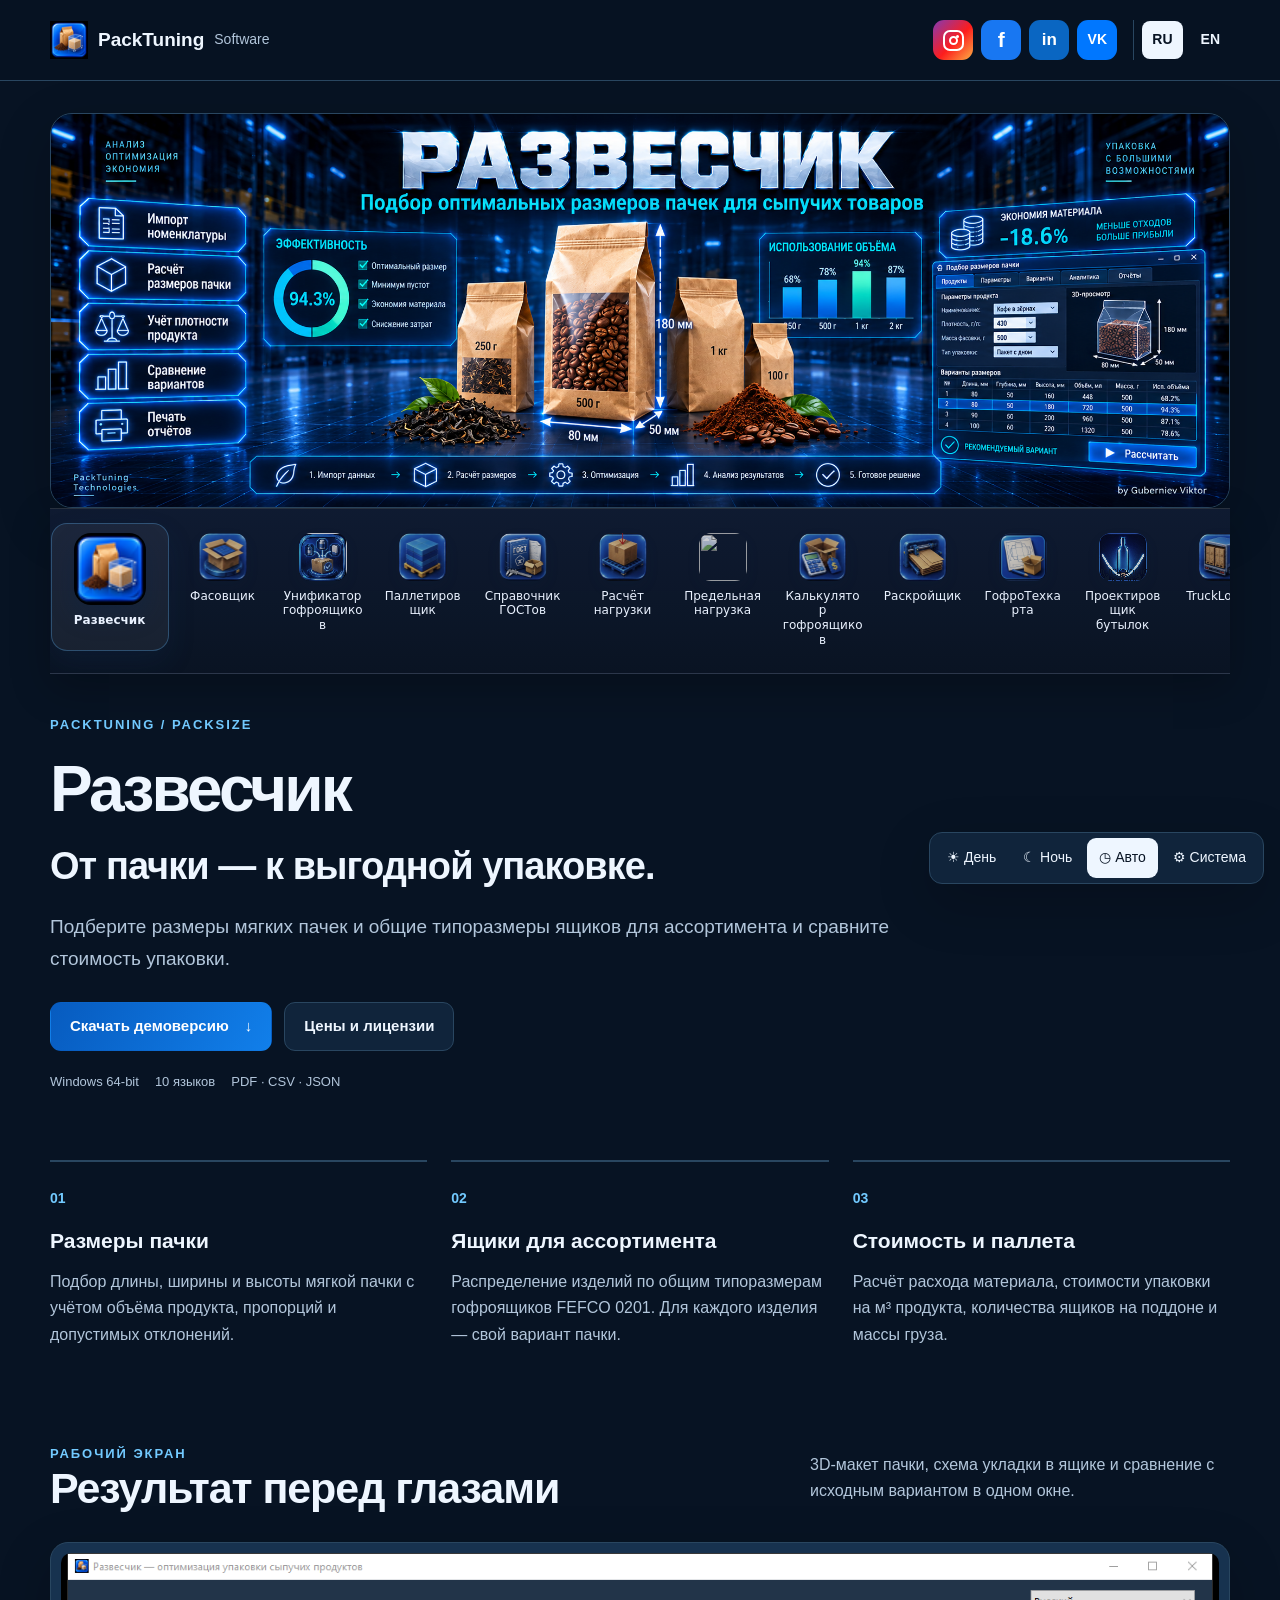
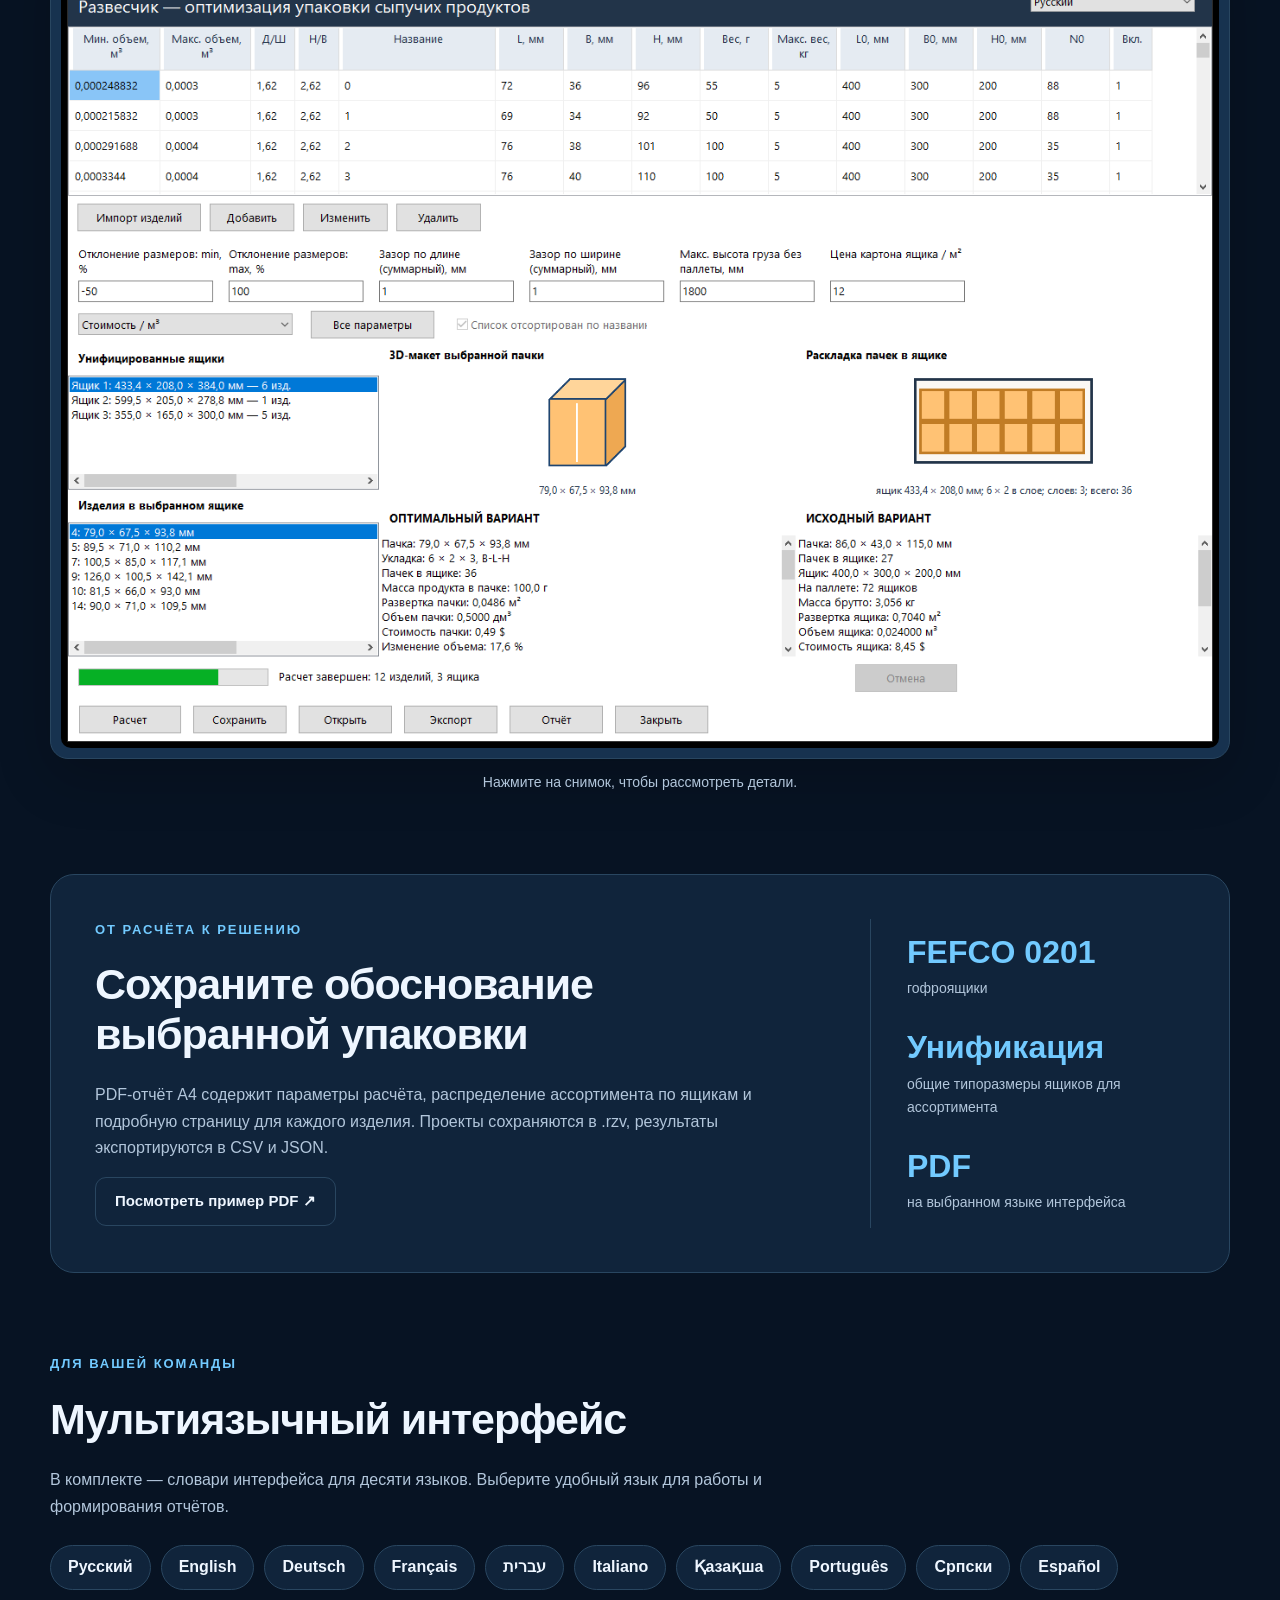
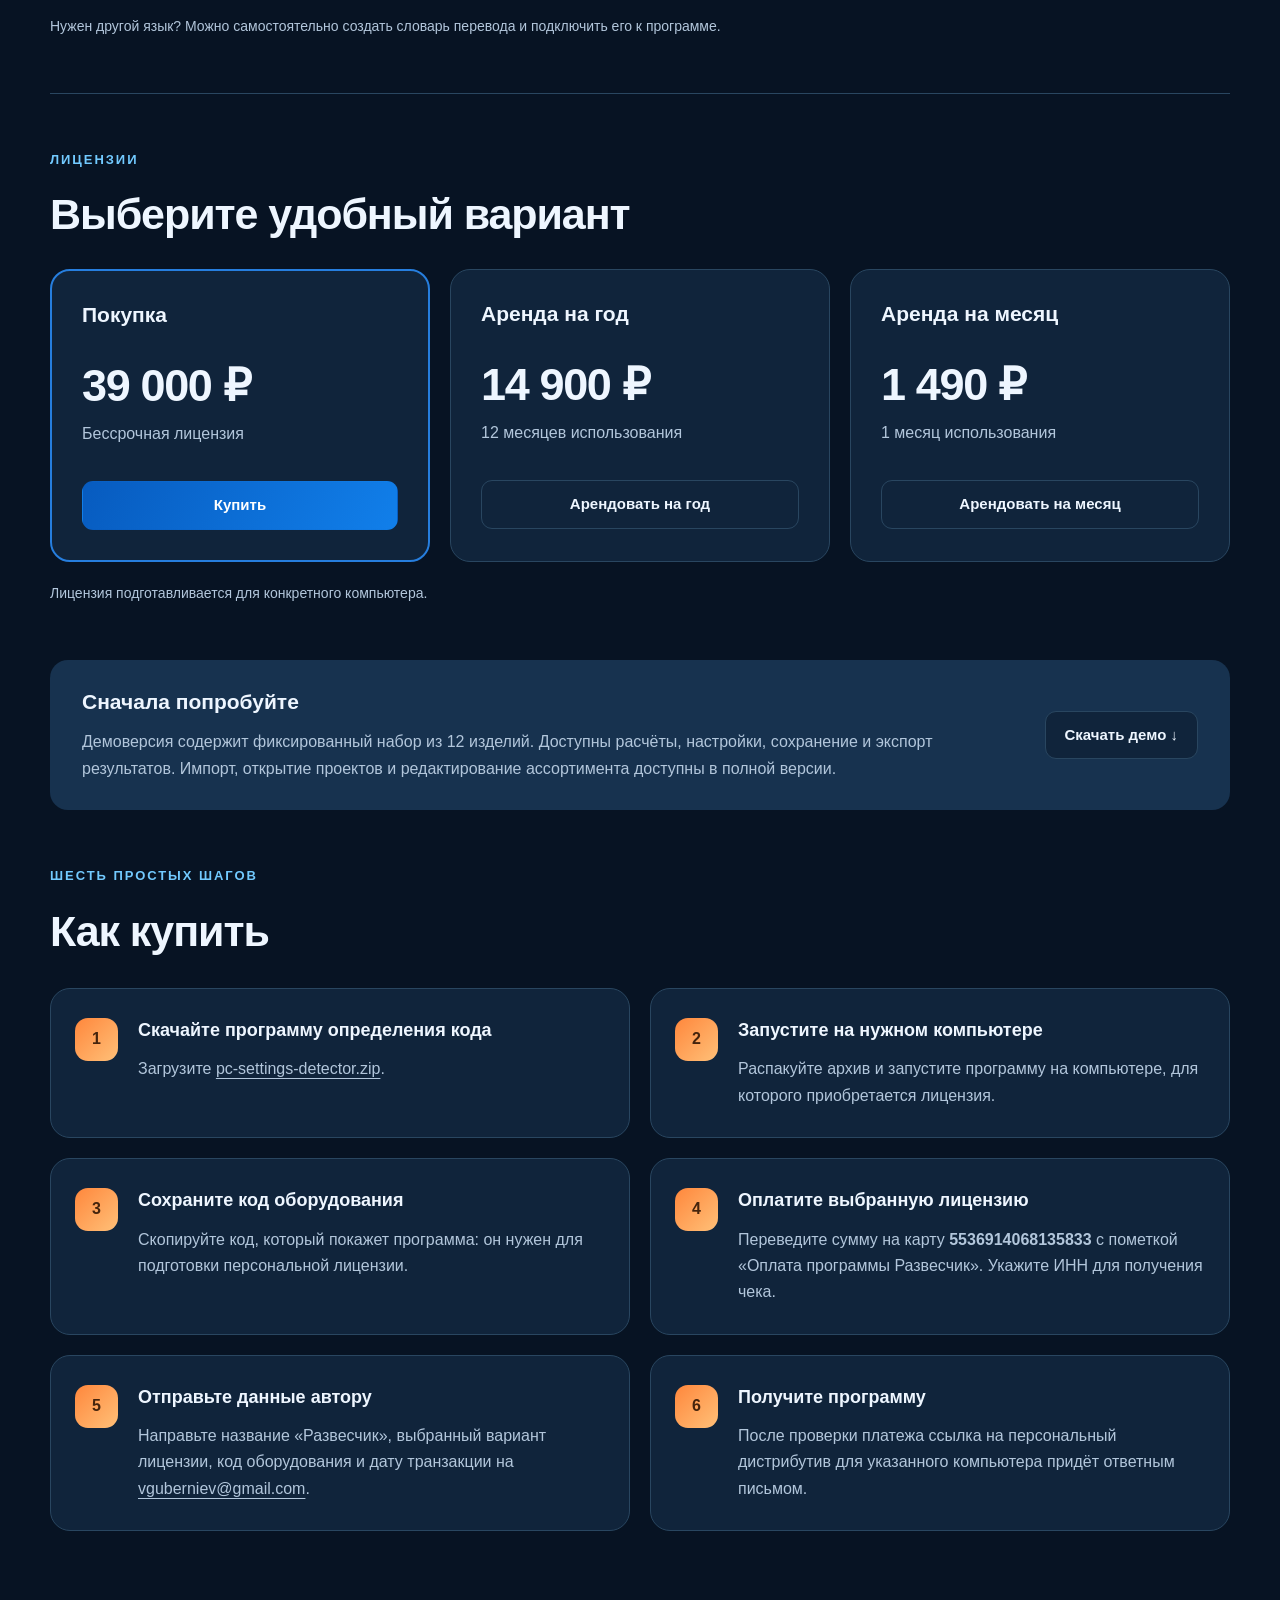
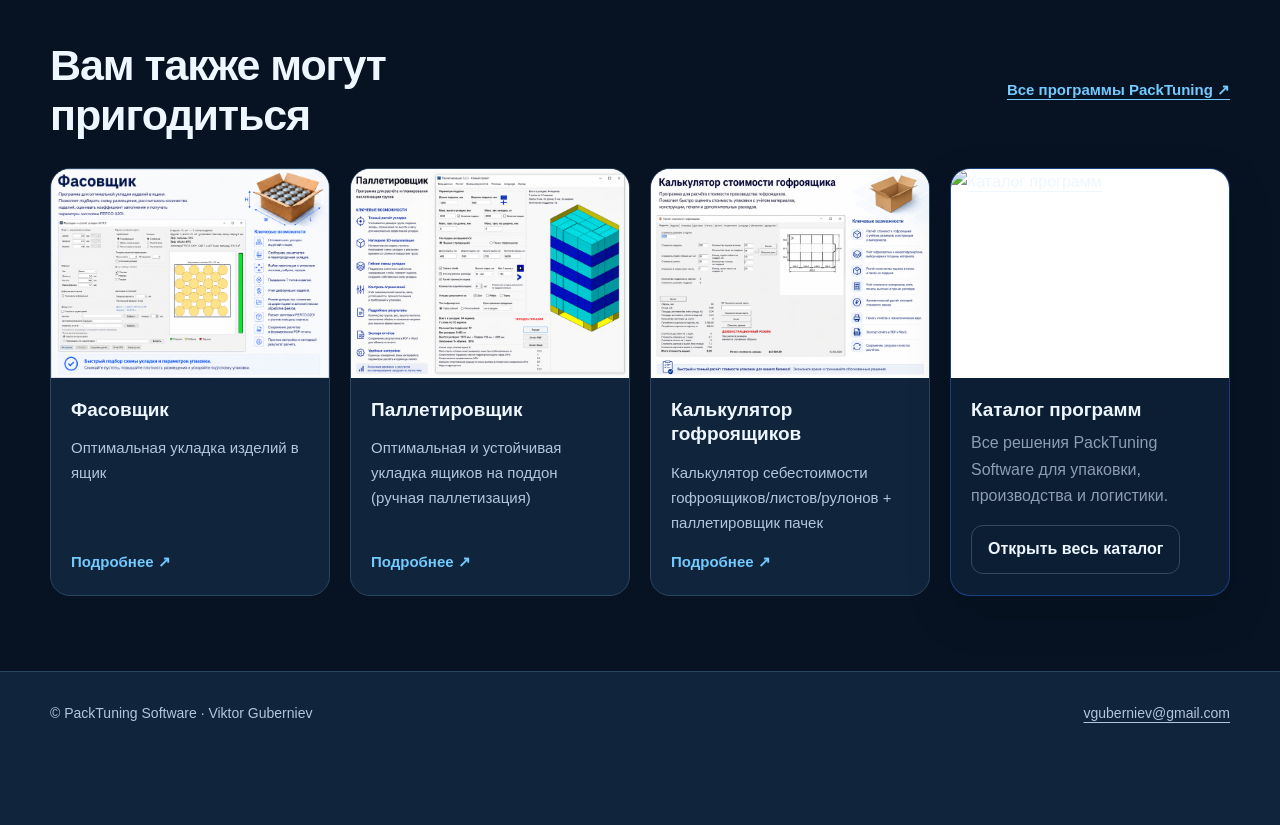
==== index.html @ ea12765d "Add Ultimate Load to Russian and English program garlands" ====
<!doctype html>
<html lang="ru" data-theme="day"><head><meta charset="utf-8"><meta name="viewport" content="width=device-width,initial-scale=1"><title>Развесчик — оптимизация упаковки сыпучих продуктов</title><meta name="description" content="Подбор размеров мягких пачек, унификация типоразмеров гофроящиков, расчёт паллеты и стоимости упаковки. Программа для Windows с интерфейсом на 10 языках."><link rel="icon" href="assets/packsize.ico"><link rel="canonical" href="https://governorv.github.io/PackSizer/"><link rel="alternate" hreflang="ru" href="https://governorv.github.io/PackSizer/"><link rel="alternate" hreflang="en" href="https://governorv.github.io/PackSizer/en.html"><link rel="stylesheet" href="style.css?v=20260920"><link rel="stylesheet" href="program-garland.css"><link rel="stylesheet" href="site-layout.css?v=20260920-2"><script src="app.js" defer></script></head>
<body><a class="skip" href="#main">К содержимому</a>
<header><div class="container topbar"><a class="brand" href="https://governorv.github.io/?lang=ru"><img src="assets/packsize.png" width="38" height="38" alt="">PackTuning <span>Software</span></a><div class="header-controls"><div class="social" aria-label="Социальные сети"><a class="instagram" href="https://www.instagram.com/packtuning/" target="_blank" rel="noopener noreferrer" aria-label="Instagram @packtuning" title="Instagram @packtuning"><span class="instagram-glyph" aria-hidden="true"></span></a><a class="facebook" href="https://www.facebook.com/groups/1561529331198175" target="_blank" rel="noopener noreferrer" title="Facebook PackTuning" aria-label="Facebook PackTuning">f</a><a class="linkedin" href="https://www.linkedin.com/groups/10072044/" target="_blank" rel="noopener noreferrer" title="LinkedIn PackTuning" aria-label="LinkedIn PackTuning">in</a><a class="vk" href="https://vk.ru/club79622771" target="_blank" rel="noopener noreferrer" title="ВКонтакте PackTuning" aria-label="ВКонтакте PackTuning">VK</a></div><nav class="language" aria-label="Язык сайта"><a href="index.html" lang="ru" aria-current="page">RU</a><a href="en.html" lang="en" >EN</a></nav></div></div></header>
<main id="main" class="container">
<div class="hero-banner" id="top"><img src="assets/hero-ru.png" width="2172" height="724" fetchpriority="high" alt="Развесчик — подбор оптимальных размеров пачек для сыпучих товаров"></div>
<nav id="pt-program-garland" class="pt-program-garland" aria-label="Программы PackTuning"><div class="pt-program-garland-track"><a class="pt-program-garland-item" data-program="packsize" href="#top" aria-current="page" title="Развесчик"><img class="pt-program-garland-icon" src="assets/packsize.png" alt="" width="72" height="72" loading="eager"><span class="pt-program-garland-label">Развесчик</span></a><a class="pt-program-garland-item" data-program="optpacker" href="https://governorv.github.io/OptPacker/?lang=ru" target="_blank" rel="noopener noreferrer" title="Фасовщик"><img class="pt-program-garland-icon" src="assets/fasovshik.png" alt="" width="48" height="48" loading="eager"><span class="pt-program-garland-label">Фасовщик</span></a><a class="pt-program-garland-item" data-program="unificator" href="https://governorv.github.io/Unificator/?lang=ru" target="_blank" rel="noopener noreferrer" title="Унификатор гофроящиков"><img class="pt-program-garland-icon" src="assets/unificator.png" alt="" width="48" height="48" loading="eager"><span class="pt-program-garland-label">Унификатор гофроящиков</span></a><a class="pt-program-garland-item" data-program="boxpalletizer" href="https://governorv.github.io/BoxPalletizer/#ru" target="_blank" rel="noopener noreferrer" title="Паллетировщик"><img class="pt-program-garland-icon" src="assets/palletizer.png" alt="" width="48" height="48" loading="eager"><span class="pt-program-garland-label">Паллетировщик</span></a><a class="pt-program-garland-item" data-program="standards" href="https://governorv.github.io/Standards/?lang=ru" target="_blank" rel="noopener noreferrer" title="Справочник ГОСТов"><img class="pt-program-garland-icon" src="assets/standards.jpg" alt="" width="48" height="48" loading="eager"><span class="pt-program-garland-label">Справочник ГОСТов</span></a><a class="pt-program-garland-item" data-program="gost" href="https://governorv.github.io/gost/?lang=ru" target="_blank" rel="noopener noreferrer" title="Расчёт нагрузки"><img class="pt-program-garland-icon" src="assets/gost.png" alt="" width="48" height="48" loading="eager"><span class="pt-program-garland-label">Расчёт нагрузки</span></a><a class="pt-program-garland-item" data-program="limitload" href="https://governorv.github.io/limitload/" target="_blank" rel="noopener noreferrer" title="Предельная нагрузка"><img class="pt-program-garland-icon" src="https://governorv.github.io/limitload/assets/app-icon.png" alt="" width="48" height="48" loading="lazy"><span class="pt-program-garland-label">Предельная нагрузка</span></a><a class="pt-program-garland-item" data-program="boxprice" href="https://governorv.github.io/BoxPriceCalculator/#ru" target="_blank" rel="noopener noreferrer" title="Калькулятор гофроящиков"><img class="pt-program-garland-icon" src="assets/boxprice.png" alt="" width="48" height="48" loading="eager"><span class="pt-program-garland-label">Калькулятор гофроящиков</span></a><a class="pt-program-garland-item" data-program="optcutting" href="https://governorv.github.io/OptCutting/?lang=ru" target="_blank" rel="noopener noreferrer" title="Раскройщик"><img class="pt-program-garland-icon" src="assets/optcutting.png" alt="" width="48" height="48" loading="eager"><span class="pt-program-garland-label">Раскройщик</span></a><a class="pt-program-garland-item" data-program="techcard" href="https://governorv.github.io/GofroTechCard/?lang=ru" target="_blank" rel="noopener noreferrer" title="ГофроТехкарта"><img class="pt-program-garland-icon" src="assets/techcard.png" alt="" width="48" height="48" loading="eager"><span class="pt-program-garland-label">ГофроТехкарта</span></a><a class="pt-program-garland-item" data-program="bottleoptimizer" href="https://governorv.github.io/BottleOptimizer/?lang=ru" target="_blank" rel="noopener noreferrer" title="Проектировщик бутылок"><img class="pt-program-garland-icon" src="assets/bottleoptimizer-icon.png" alt="" width="48" height="48" loading="eager"><span class="pt-program-garland-label">Проектировщик бутылок</span></a><a class="pt-program-garland-item" data-program="truckloader" href="https://governorv.github.io/truckloader-site/?lang=ru" target="_blank" rel="noopener noreferrer" title="TruckLoader"><img class="pt-program-garland-icon" src="assets/truckloader.png" alt="" width="48" height="48" loading="eager"><span class="pt-program-garland-label">TruckLoader</span></a><a class="pt-program-garland-item" data-program="pojas" href="https://governorv.github.io/Pojas/?lang=ru" target="_blank" rel="noopener noreferrer" title="ПОЯС"><img class="pt-program-garland-icon" src="assets/pojas.png" alt="" width="48" height="48" loading="eager"><span class="pt-program-garland-label">ПОЯС</span></a><a class="pt-program-garland-item" data-program="boxtypes" href="https://governorv.github.io/BoxTypes/?lang=ru" target="_blank" rel="noopener noreferrer" title="Конструктор типов ящиков"><img class="pt-program-garland-icon" src="assets/boxtypes.png" alt="" width="48" height="48" loading="eager"><span class="pt-program-garland-label">Конструктор типов ящиков</span></a><a class="pt-program-garland-item" data-program="platepalletizer" href="https://governorv.github.io/palletizer-site/#ru" target="_blank" rel="noopener noreferrer" title="Паллетировщик плит"><img class="pt-program-garland-icon" src="assets/platepalletizer.png" alt="" width="48" height="48" loading="eager"><span class="pt-program-garland-label">Паллетировщик плит</span></a><a class="pt-program-garland-item" data-program="dbsearch" href="https://governorv.github.io/DBSearch/#ru" target="_blank" rel="noopener noreferrer" title="Поисковик по базам"><img class="pt-program-garland-icon" src="assets/dbsearch.png" alt="" width="48" height="48" loading="eager"><span class="pt-program-garland-label">Поисковик по базам</span></a><a class="pt-program-garland-item" data-program="licman" href="https://governorv.github.io/Licman/#ru" target="_blank" rel="noopener noreferrer" title="Менеджер лицензий"><img class="pt-program-garland-icon" src="assets/licman.png" alt="" width="48" height="48" loading="eager"><span class="pt-program-garland-label">Менеджер лицензий</span></a></div></nav>
<section class="hero"><div class="hero-copy"><p class="eyebrow">PACKTUNING / PACKSIZE</p><h1>Развесчик</h1><h2>От пачки — к выгодной упаковке.</h2><p class="lead">Подберите размеры мягких пачек и общие типоразмеры ящиков для ассортимента и сравните стоимость упаковки.</p><div class="actions"><a class="button primary" href="https://disk.yandex.ru/d/pUdsboM_iyM7VQ" target="_blank" rel="noopener noreferrer">Скачать демоверсию <span aria-hidden="true">↓</span></a><a class="button" href="#pricing">Цены и лицензии</a></div><div class="tags"><span>Windows 64-bit</span><span>10 языков</span><span>PDF · CSV · JSON</span></div></div></section>
<section class="features" id="features"><article><span class="number">01</span><h3>Размеры пачки</h3><p>Подбор длины, ширины и высоты мягкой пачки с учётом объёма продукта, пропорций и допустимых отклонений.</p></article><article><span class="number">02</span><h3>Ящики для ассортимента</h3><p>Распределение изделий по общим типоразмерам гофроящиков FEFCO 0201. Для каждого изделия — свой вариант пачки.</p></article><article><span class="number">03</span><h3>Стоимость и паллета</h3><p>Расчёт расхода материала, стоимости упаковки на м³ продукта, количества ящиков на поддоне и массы груза.</p></article></section>
<section class="section" id="screenshots"><div class="section-heading"><div><p class="eyebrow">РАБОЧИЙ ЭКРАН</p><h2>Результат перед глазами</h2></div><p>3D-макет пачки, схема укладки в ящике и сравнение с исходным вариантом в одном окне.</p></div><button class="screenshot" aria-label="Увеличить снимок программы"><img src="assets/screen-ru.png" width="1341" height="917" alt="Развесчик: ассортимент, типоразмеры ящиков, 3D-макет пачки, схема укладки и результаты расчёта" loading="lazy"></button><p class="caption">Нажмите на снимок, чтобы рассмотреть детали.</p></section>
<section class="report-panel"><div><p class="eyebrow">ОТ РАСЧЁТА К РЕШЕНИЮ</p><h2>Сохраните обоснование<br>выбранной упаковки</h2><p>PDF-отчёт A4 содержит параметры расчёта, распределение ассортимента по ящикам и подробную страницу для каждого изделия. Проекты сохраняются в .rzv, результаты экспортируются в CSV и JSON.</p><a class="button" href="downloads/report-ru.pdf" target="_blank" rel="noopener">Посмотреть пример PDF ↗</a></div><div class="report-summary"><b>FEFCO 0201</b><span>гофроящики</span><b>Унификация</b><span>общие типоразмеры ящиков для ассортимента</span><b>PDF</b><span>на выбранном языке интерфейса</span></div></section>
<section class="section language-panel" id="languages"><p class="eyebrow">ДЛЯ ВАШЕЙ КОМАНДЫ</p><h2>Мультиязычный интерфейс</h2><p>В комплекте — словари интерфейса для десяти языков. Выберите удобный язык для работы и формирования отчётов.</p><div class="language-chips"><span >Русский</span><span >English</span><span >Deutsch</span><span >Français</span><span dir="rtl">עברית</span><span >Italiano</span><span >Қазақша</span><span >Português</span><span >Српски</span><span >Español</span></div><p class="note">Нужен другой язык? Можно самостоятельно создать словарь перевода и подключить его к программе.</p></section>
<section class="section" id="pricing"><p class="eyebrow">ЛИЦЕНЗИИ</p><h2>Выберите удобный вариант</h2><div class="pricing"><article class="price-card featured"><h3>Покупка</h3><p class="price">39 000 ₽</p><p>Бессрочная лицензия</p><a class="button primary" href="#buy">Купить</a></article><article class="price-card "><h3>Аренда на год</h3><p class="price">14 900 ₽</p><p>12 месяцев использования</p><a class="button " href="#buy">Арендовать на год</a></article><article class="price-card "><h3>Аренда на месяц</h3><p class="price">1 490 ₽</p><p>1 месяц использования</p><a class="button " href="#buy">Арендовать на месяц</a></article></div><p class="note">Лицензия подготавливается для конкретного компьютера.</p></section>
<section class="demo-panel"><div><h3>Сначала попробуйте</h3><p>Демоверсия содержит фиксированный набор из 12 изделий. Доступны расчёты, настройки, сохранение и экспорт результатов. Импорт, открытие проектов и редактирование ассортимента доступны в полной версии.</p></div><a class="button" href="https://disk.yandex.ru/d/pUdsboM_iyM7VQ" target="_blank" rel="noopener noreferrer">Скачать демо ↓</a></section>
<section class="section" id="buy"><p class="eyebrow">ШЕСТЬ ПРОСТЫХ ШАГОВ</p><h2>Как купить</h2><ol class="purchase"><li><h3>Скачайте программу определения кода</h3><p>Загрузите <a href="https://disk.yandex.ru/d/rmziVsloasOaug" target="_blank" rel="noopener noreferrer">pc-settings-detector.zip</a>.</p></li><li><h3>Запустите на нужном компьютере</h3><p>Распакуйте архив и запустите программу на компьютере, для которого приобретается лицензия.</p></li><li><h3>Сохраните код оборудования</h3><p>Скопируйте код, который покажет программа: он нужен для подготовки персональной лицензии.</p></li><li><h3>Оплатите выбранную лицензию</h3><p>Переведите сумму на карту <b class="card-number">5536914068135833</b> с пометкой «Оплата программы Развесчик». Укажите ИНН для получения чека.</p></li><li><h3>Отправьте данные автору</h3><p>Направьте название «Развесчик», выбранный вариант лицензии, код оборудования и дату транзакции на <a href="mailto:vguberniev@gmail.com?subject=Развесчик">vguberniev@gmail.com</a>.</p></li><li><h3>Получите программу</h3><p>После проверки платежа ссылка на персональный дистрибутив для указанного компьютера придёт ответным письмом.</p></li></ol></section>
<section class="section" id="related"><div class="section-heading"><h2>Вам также могут<br>пригодиться</h2><a class="text-link" href="https://governorv.github.io/?lang=ru">Все программы PackTuning ↗</a></div><div class="related"><a class="related-card" href="https://governorv.github.io/OptPacker/?lang=ru"><img src="assets/fasovshik_banner.png" alt="Фасовщик" loading="lazy"><div class="related-body"><h3>Фасовщик</h3><p>Оптимальная укладка изделий в ящик</p><span class="text-link">Подробнее ↗</span></div></a><a class="related-card" href="https://governorv.github.io/BoxPalletizer/#ru"><img src="assets/palletizer_banner.png" alt="Паллетировщик" loading="lazy"><div class="related-body"><h3>Паллетировщик</h3><p>Оптимальная и устойчивая укладка ящиков на поддон (ручная паллетизация)</p><span class="text-link">Подробнее ↗</span></div></a><a class="related-card" href="https://governorv.github.io/BoxPriceCalculator/#ru"><img src="assets/boxprice_banner.png" alt="Калькулятор гофроящиков" loading="lazy"><div class="related-body"><h3>Калькулятор гофроящиков</h3><p>Калькулятор себестоимости гофроящиков/листов/рулонов + паллетировщик пачек</p><span class="text-link">Подробнее ↗</span></div></a><article class="smart-related-card smart-catalog-card">
      <a href="https://governorv.github.io/#ru" target="_blank" rel="noopener"><img src="https://governorv.github.io/catalog_banner.png" alt="Каталог программ" loading="lazy"></a>
      <div class="smart-related-body">
        <h3>Каталог программ</h3>
        <p>Все решения PackTuning Software для упаковки, производства и логистики.</p>
        <a class="smart-related-link" href="https://governorv.github.io/#ru" target="_blank" rel="noopener">Открыть весь каталог</a>
      </div>
    </article></div></section>
</main><footer><div class="container"><span>© PackTuning Software · Viktor Guberniev</span><a href="mailto:vguberniev@gmail.com">vguberniev@gmail.com</a></div></footer>
<div class="theme-switcher" role="group" aria-label="Цветовая схема"><button type="button" data-mode="day" aria-pressed="false" title="День"><span aria-hidden="true">☀</span> День</button><button type="button" data-mode="night" aria-pressed="false" title="Ночь"><span aria-hidden="true">☾</span> Ночь</button><button type="button" data-mode="auto" aria-pressed="false" title="Авто"><span aria-hidden="true">◷</span> Авто</button><button type="button" data-mode="system" aria-pressed="false" title="Система"><span aria-hidden="true">⚙</span> Система</button></div>
<dialog aria-label="Снимок программы"><button class="close" aria-label="Закрыть">×</button><img src="assets/screen-ru.png" alt="Рабочий экран Развесчика"></dialog></body></html>
---- style.css ----
:root{--bg:#edf4fb;--surface:#fff;--soft:#e4effa;--ink:#132d49;--muted:#4c6680;--line:#cbdaea;--accent:#1267ce;--header:#f7fbf5ee;--shadow:0 18px 55px #1b4a7912;color-scheme:light}
html[data-theme=night]{--bg:#071323;--surface:#10243b;--soft:#17324f;--ink:#eef6ff;--muted:#b2c6db;--line:#294660;--accent:#72caff;--header:#071323ed;--shadow:0 18px 55px #0003;color-scheme:dark}
*{box-sizing:border-box}html{scroll-behavior:smooth;scroll-padding-top:100px}body{margin:0;background:var(--bg);color:var(--ink);font:16px/1.65 'Segoe UI',Arial,sans-serif}a{color:inherit;text-underline-offset:4px}button{font:inherit;cursor:pointer}img{max-width:100%}h1,h2,h3,p{margin-top:0}h1{font-size:clamp(46px,6.6vw,82px);line-height:1.05;letter-spacing:-.045em;margin-bottom:22px}h2{font-size:clamp(28px,3.4vw,43px);line-height:1.15;letter-spacing:-.025em;margin-bottom:23px}h3{font-size:21px;line-height:1.3;margin-bottom:14px}p{color:var(--muted)}a:focus-visible,button:focus-visible{outline:3px solid var(--accent);outline-offset:5px}.container{width:min(1180px,calc(100% - 48px));margin:auto}.skip{position:absolute;left:16px;top:-80px;background:var(--surface);padding:12px;z-index:100}.skip:focus{top:10px}header{position:sticky;top:0;z-index:20;background:var(--header);backdrop-filter:blur(16px);border-bottom:1px solid var(--line)}.topbar{min-height:80px;display:flex;justify-content:space-between;align-items:center;gap:16px;padding-block:10px}.brand{display:flex;gap:10px;align-items:center;font-weight:800;text-decoration:none;font-size:19px}.brand span{font-weight:400;color:var(--muted);font-size:14px}.header-controls,.social,.language{display:flex;align-items:center;gap:8px}.social{padding-right:16px;border-right:1px solid var(--line)}.social a{display:grid;place-items:center;width:40px;height:40px;border-radius:11px;color:white;text-decoration:none;font-weight:800;font-size:21px}.social .instagram{background:linear-gradient(135deg,#833ab4,#fd1d1d 55%,#fcb045)}.social .facebook{background:#1877f2}.social .linkedin{background:#0a66c2;font-size:17px}.social .vk{background:#07f;font-size:14px}.instagram-glyph{position:relative;width:21px;height:21px;border:2px solid white;border-radius:7px}.instagram-glyph:before{content:'';position:absolute;inset:4px;border:2px solid white;border-radius:50%}.instagram-glyph:after{content:'';position:absolute;right:3px;top:3px;width:3px;height:3px;border-radius:50%;background:white}.language a{padding:7px 10px;border-radius:8px;text-decoration:none;font-weight:700;font-size:14px}.language a[aria-current]{background:var(--ink);color:var(--bg)}.garland{display:flex;align-items:center;gap:24px;padding:24px 0;border-bottom:1px solid var(--line)}.current-app{display:flex;gap:14px;align-items:center;text-decoration:none;font-weight:800;flex-shrink:0}.current-app img{object-fit:contain;filter:drop-shadow(0 5px 10px #173f6c22)}.other-apps{display:flex;flex-wrap:wrap;align-items:center;gap:11px;border-left:1px solid var(--line);padding-left:23px}.other-apps a{display:grid;place-items:center;width:48px;height:50px;border-radius:10px;transition:transform .15s}.other-apps a:hover{transform:translateY(-5px);background:var(--surface)}.other-apps img{object-fit:contain}.hero{display:grid;grid-template-columns:1.35fr .8fr;gap:55px;align-items:center;padding:65px 0}.eyebrow{font-size:13px;letter-spacing:.15em;font-weight:800;color:var(--accent);margin-bottom:20px}.hero h2{font-size:clamp(26px,3vw,38px)}.lead{font-size:19px;max-width:650px}.actions,.tags{display:flex;flex-wrap:wrap;gap:12px;margin-top:28px}.button{display:inline-flex;align-items:center;justify-content:center;gap:16px;min-height:48px;padding:11px 19px;border:1px solid var(--line);border-radius:11px;text-decoration:none;font-weight:700;font-size:15px;color:var(--ink);background:var(--surface)}.button:hover{border-color:var(--accent)}.button.primary{background:linear-gradient(120deg,#075bbf,#117fea);border-color:transparent;color:white}.tags{margin-top:20px;gap:16px}.tags span{font-size:13px;color:var(--muted)}.hero-visual{padding:32px 30px;background:linear-gradient(145deg,#123b69,#071b34);border:1px solid #326198;border-radius:28px;box-shadow:var(--shadow);color:white}.app-art{display:block;width:250px;height:250px;object-fit:contain;margin:0 auto 30px;filter:drop-shadow(0 18px 24px #0004)}.visual-caption{border-top:1px solid #66819f66;padding-top:20px}.visual-caption span{font-size:12px;letter-spacing:.13em;color:#b6d8f6;display:block;margin-bottom:10px}.visual-caption b{font-size:25px;line-height:1.3;display:block}.features{display:grid;grid-template-columns:repeat(3,1fr);gap:24px;padding:28px 0 40px}.features article{border-top:2px solid var(--line);padding-top:25px}.number{display:block;font-size:14px;color:var(--accent);font-weight:800;margin-bottom:17px}.features p{margin:0}.section{padding:55px 0}.section-heading{display:flex;justify-content:space-between;align-items:center;gap:40px;margin-bottom:28px}.section-heading h2{margin-bottom:0}.section-heading p{max-width:420px;margin-bottom:0}.screenshot{display:block;width:100%;padding:10px;border-radius:18px;background:var(--soft);border:1px solid var(--line);box-shadow:var(--shadow);cursor:zoom-in}.screenshot img{width:100%;height:auto;display:block;border-radius:10px}.caption{font-size:14px;margin:12px 0 0;text-align:center}.report-panel{display:grid;grid-template-columns:1.6fr .7fr;gap:55px;background:var(--surface);border:1px solid var(--line);padding:44px;border-radius:24px;margin:25px 0}.report-summary{border-left:1px solid var(--line);padding-left:36px;display:flex;flex-direction:column;justify-content:center}.report-summary b{color:var(--accent);font-size:32px;line-height:1.2;margin-top:14px}.report-summary span{color:var(--muted);font-size:14px;margin:6px 0 14px}.language-panel{border-bottom:1px solid var(--line)}.language-panel>p{max-width:780px}.language-chips{display:flex;flex-wrap:wrap;gap:10px;margin:25px 0}.language-chips span{background:var(--surface);border:1px solid var(--line);border-radius:99px;padding:8px 17px;font-weight:600}.note{font-size:14px;margin:20px 0 0}.pricing{display:grid;grid-template-columns:repeat(3,1fr);gap:20px;margin-top:30px}.price-card{padding:30px;background:var(--surface);border:1px solid var(--line);border-radius:20px}.price-card.featured{border:2px solid #267ede}.price{font-size:clamp(32px,4vw,45px);font-weight:800;line-height:1.2;color:var(--ink);margin:30px 0 8px;white-space:nowrap;letter-spacing:-.03em}.price-card .button{width:100%;margin-top:18px}.demo-panel{background:var(--soft);padding:28px 32px;border-radius:18px;display:flex;align-items:center;gap:35px}.demo-panel p{margin:0}.demo-panel .button{flex-shrink:0}.purchase{display:grid;grid-template-columns:1fr 1fr;gap:20px;list-style:none;padding:0;counter-reset:step;margin:32px 0 0}.purchase li{position:relative;counter-increment:step;padding:30px 26px 28px 87px;border:1px solid var(--line);border-radius:20px;background:var(--surface)}.purchase li:before{content:counter(step);position:absolute;left:24px;top:29px;width:43px;height:43px;border-radius:13px;display:grid;place-items:center;background:linear-gradient(135deg,#ff873c,#ffc078);color:#45240d;font-weight:850}.purchase h3{font-size:18px}.purchase p{margin:0;overflow-wrap:anywhere}.card-number{white-space:nowrap}.related{display:grid;grid-template-columns:repeat(4,1fr);gap:20px}.related-card{display:flex;flex-direction:column;text-decoration:none;background:var(--surface);border:1px solid var(--line);padding:25px;border-radius:20px;transition:transform .15s}.related-card:hover{transform:translateY(-4px);border-color:var(--accent)}.related-card img{object-fit:contain;margin-bottom:24px}.related-card h3{font-size:19px}.related-card p{font-size:15px}.text-link{font-weight:700;font-size:15px;color:var(--accent)}.related-card .text-link{margin-top:auto}footer{border-top:1px solid var(--line);margin-top:20px;padding:30px 0 100px;background:var(--surface);font-size:14px;color:var(--muted)}footer .container{display:flex;justify-content:space-between;gap:16px;flex-wrap:wrap}.theme-switcher{position:fixed;bottom:16px;right:16px;z-index:30;background:var(--surface);border:1px solid var(--line);box-shadow:var(--shadow);padding:5px;display:flex;gap:3px;border-radius:13px}.theme-switcher button{border:0;color:var(--ink);background:transparent;padding:8px 12px;min-height:40px;border-radius:9px;font-size:14px}.theme-switcher button[aria-pressed=true]{background:var(--ink);color:var(--bg)}dialog{border:1px solid var(--line);background:var(--surface);padding:40px 10px 10px;border-radius:14px;max-width:96vw;max-height:96vh}dialog::backdrop{background:#020b18da}dialog img{display:block;max-width:90vw;max-height:83vh;object-fit:contain}.close{position:absolute;right:8px;top:0;font-size:29px;background:transparent;border:0;color:var(--ink);width:40px;height:40px}
@media(max-width:1000px){.brand span{display:none}.hero{gap:30px;grid-template-columns:1.25fr .8fr}.app-art{height:190px}.hero-visual{padding:26px}.garland{gap:15px}.current-app{flex-direction:column;gap:0}.current-app img{width:76px;height:76px}.other-apps{gap:9px;padding-left:15px}.related{grid-template-columns:1fr 1fr}.price-card{padding:22px}.report-panel{gap:30px;padding:30px}}
@media(max-width:700px){html{scroll-padding-top:145px}.container{width:calc(100% - 32px)}.topbar{flex-wrap:wrap;justify-content:center;padding:10px 0;gap:9px}.brand{font-size:17px}.brand img{width:30px;height:30px}.header-controls{margin-left:auto}.social{gap:5px;padding-right:8px}.social a{width:34px;height:36px}.language{gap:2px}.language a{padding:7px}.garland{align-items:flex-start;padding-block:20px}.current-app{font-size:13px;padding-top:5px}.other-apps{gap:5px}.other-apps a{width:36px;height:39px}.other-apps img{width:33px;height:33px}.hero{grid-template-columns:1fr;padding:38px 0;gap:28px}.hero h1{font-size:51px}.hero-visual{display:flex;gap:25px;align-items:center;padding:24px}.app-art{width:120px;height:120px;margin:0}.visual-caption{border:0;padding:0}.visual-caption b{font-size:21px}.visual-caption span{font-size:11px}.features{grid-template-columns:1fr;gap:25px;padding-bottom:10px}.features article{padding-top:18px}.features .number{margin-bottom:9px}.section{padding:36px 0}.section-heading{flex-direction:column;align-items:flex-start;gap:16px}.report-panel{grid-template-columns:1fr;padding:25px;gap:22px}.report-summary{border-left:0;border-top:1px solid var(--line);padding:15px 0 0}.pricing,.purchase{grid-template-columns:1fr}.price-card{padding:25px}.price{font-size:40px;margin-top:20px}.demo-panel{flex-direction:column;align-items:flex-start;padding:25px;gap:20px}.related{gap:12px}.related-card{padding:18px}.related-card h3{font-size:17px;overflow-wrap:anywhere}.purchase li{padding:25px 20px 25px 75px}.purchase li:before{left:18px;top:23px;width:39px;height:39px}.theme-switcher{bottom:10px;right:10px;max-width:calc(100vw - 20px)}.theme-switcher button{padding:8px 10px}.screenshot{padding:5px;border-radius:10px}}
@media(max-width:390px){.topbar{justify-content:flex-start}.header-controls{margin-left:0;width:100%;justify-content:space-between}.hero h1{font-size:44px}.hero-visual{gap:15px}.app-art{width:90px;height:100px}.related{grid-template-columns:1fr}.visual-caption b{font-size:19px}}
@media(prefers-reduced-motion:reduce){html{scroll-behavior:auto}*{transition:none!important}}
---- program-garland.css ----
.pt-program-garland{
  box-sizing:border-box;
  position:relative;
  z-index:6;
  width:100%;
  border-block:1px solid rgba(20,55,95,.14);
  background:linear-gradient(180deg,rgba(255,255,255,.98),rgba(244,248,253,.97));
  box-shadow:0 12px 34px rgba(18,50,88,.08);
  color:#10213d;
  font-family:system-ui,"Segoe UI",Roboto,Arial,sans-serif;
}
.pt-program-garland *{box-sizing:border-box}
.pt-program-garland-track{
  display:flex;
  align-items:flex-start;
  gap:8px;
  width:100%;
  margin:0 auto;
  padding:14px clamp(12px,2vw,32px) 16px;
  overflow-x:auto;
  overscroll-behavior-inline:contain;
  scroll-snap-type:inline proximity;
  scrollbar-width:thin;
  scrollbar-color:#55aaf2 transparent;
}
.pt-program-garland-item{
  position:relative;
  flex:1 0 92px;
  min-width:92px;
  min-height:116px;
  display:flex;
  flex-direction:column;
  align-items:center;
  justify-content:flex-start;
  gap:8px;
  padding:9px 5px;
  border:1px solid transparent;
  border-radius:16px;
  color:inherit;
  text-align:center;
  text-decoration:none;
  scroll-snap-align:start;
  transform-origin:center;
  transition:transform .18s ease,border-color .18s ease,background-color .18s ease,box-shadow .18s ease;
}
.pt-program-garland-item[aria-current="page"]{
  flex-basis:118px;
  min-width:118px;
  min-height:128px;
  border-color:rgba(70,145,220,.24);
  background:rgba(255,255,255,.82);
  box-shadow:0 12px 28px rgba(18,62,112,.14);
}
.pt-program-garland-icon{
  display:block;
  width:48px;
  height:48px;
  border-radius:12px;
  object-fit:cover;
  filter:saturate(.62);
  opacity:.78;
  box-shadow:0 6px 14px rgba(8,36,78,.16);
  transition:transform .18s ease,filter .18s ease,opacity .18s ease,box-shadow .18s ease;
}
.pt-program-garland-item[aria-current="page"] .pt-program-garland-icon{
  width:72px;
  height:72px;
  border-radius:17px;
  filter:none;
  opacity:1;
  box-shadow:0 11px 24px rgba(8,36,78,.28);
}
.pt-program-garland-label{
  max-width:100%;
  font-size:12px;
  font-weight:500;
  line-height:1.22;
  overflow-wrap:anywhere;
  text-wrap:balance;
}
.pt-program-garland-item[aria-current="page"] .pt-program-garland-label{
  font-weight:700;
}
html[data-theme="night"] .pt-program-garland,
html.night-theme .pt-program-garland{
  border-color:rgba(255,255,255,.12);
  background:linear-gradient(180deg,rgba(15,27,49,.98),rgba(10,19,35,.97));
  box-shadow:0 14px 38px rgba(0,0,0,.24);
  color:#eaf2ff;
}
html[data-theme="night"] .pt-program-garland-item[aria-current="page"],
html.night-theme .pt-program-garland-item[aria-current="page"]{
  border-color:rgba(96,184,255,.3);
  background:rgba(255,255,255,.06);
}
@media(hover:hover) and (pointer:fine){
  .pt-program-garland-item:hover{
    z-index:2;
    transform:translateY(-4px) scale(1.055);
    border-color:rgba(78,154,224,.26);
    background:rgba(255,255,255,.94);
    box-shadow:0 18px 38px rgba(8,36,78,.2),0 4px 12px rgba(47,208,161,.14);
  }
  .pt-program-garland-item:hover .pt-program-garland-icon{
    transform:scale(1.07);
    filter:saturate(.86);
    opacity:.96;
    box-shadow:0 12px 26px rgba(8,36,78,.28);
  }
  html[data-theme="night"] .pt-program-garland-item:hover,
  html.night-theme .pt-program-garland-item:hover{
    background:rgba(255,255,255,.1);
  }
}
@media(max-width:640px){
  .pt-program-garland-track{padding:12px 10px 14px}
  .pt-program-garland-item{flex-basis:94px;min-width:94px}
  .pt-program-garland-item[aria-current="page"]{flex-basis:116px;min-width:116px}
}
@media(prefers-reduced-motion:reduce){
  .pt-program-garland-item,
  .pt-program-garland-icon{transition:none}
}
---- site-layout.css ----
/* Full-width artwork, shared catalog banners, and the product introduction. */
.hero-banner{margin-top:32px;overflow:hidden;border:1px solid var(--line);border-radius:22px;box-shadow:var(--shadow);background:#061425}
.hero-banner img{display:block;width:100%;height:auto}
.hero{display:block;padding:40px 0}
.hero-copy{max-width:900px}
.hero h1{font-size:clamp(40px,5vw,64px)}
.hero h2 br{display:none}
.lead{max-width:850px}
.related-card{padding:0;overflow:hidden}
.related-card img{display:block;width:100%;height:auto;aspect-ratio:4/3;object-fit:contain;margin:0;background:#fff}
.related-body{display:flex;flex:1;flex-direction:column;padding:20px}
.related-body .text-link{margin-top:auto}
.report-summary b{overflow-wrap:anywhere;font-size:clamp(24px,2.5vw,32px)}
@media(max-width:1050px){.related{grid-template-columns:1fr 1fr}}
@media(max-width:640px){.hero-banner{margin-top:20px;border-radius:12px}.hero{padding:30px 0}.related{grid-template-columns:1fr}}

/* Shared catalog card from the OptPacker website. */
.smart-related-card{overflow:hidden;border:1px solid rgba(125,155,190,.28);border-radius:20px;background:rgba(15,35,60,.72);box-shadow:0 18px 46px rgba(0,0,0,.15)}
.smart-related-card>a:first-child{display:block;background:#fff}
.smart-related-card img{display:block;width:100%;aspect-ratio:4/3;object-fit:contain}
.smart-related-body{padding:20px}
.smart-related-body h3{margin:0 0 8px;font-size:1.18rem}
.smart-related-body p{min-height:3.2em;margin:0 0 16px;opacity:.76}
.smart-related-link,.smart-catalog-link{display:inline-flex;align-items:center;justify-content:center;min-height:44px;padding:10px 16px;border:1px solid rgba(125,155,190,.34);border-radius:12px;color:inherit;font-weight:800;text-decoration:none}
.smart-related-link:hover,.smart-catalog-link:hover{border-color:#22d3ee;transform:translateY(-1px)}
.smart-catalog-card{border-color:rgba(47,117,255,.38)}
html[data-theme="day"] .smart-related-card{background:rgba(255,255,255,.92);color:#10233d;box-shadow:0 18px 46px rgba(24,54,84,.1)}
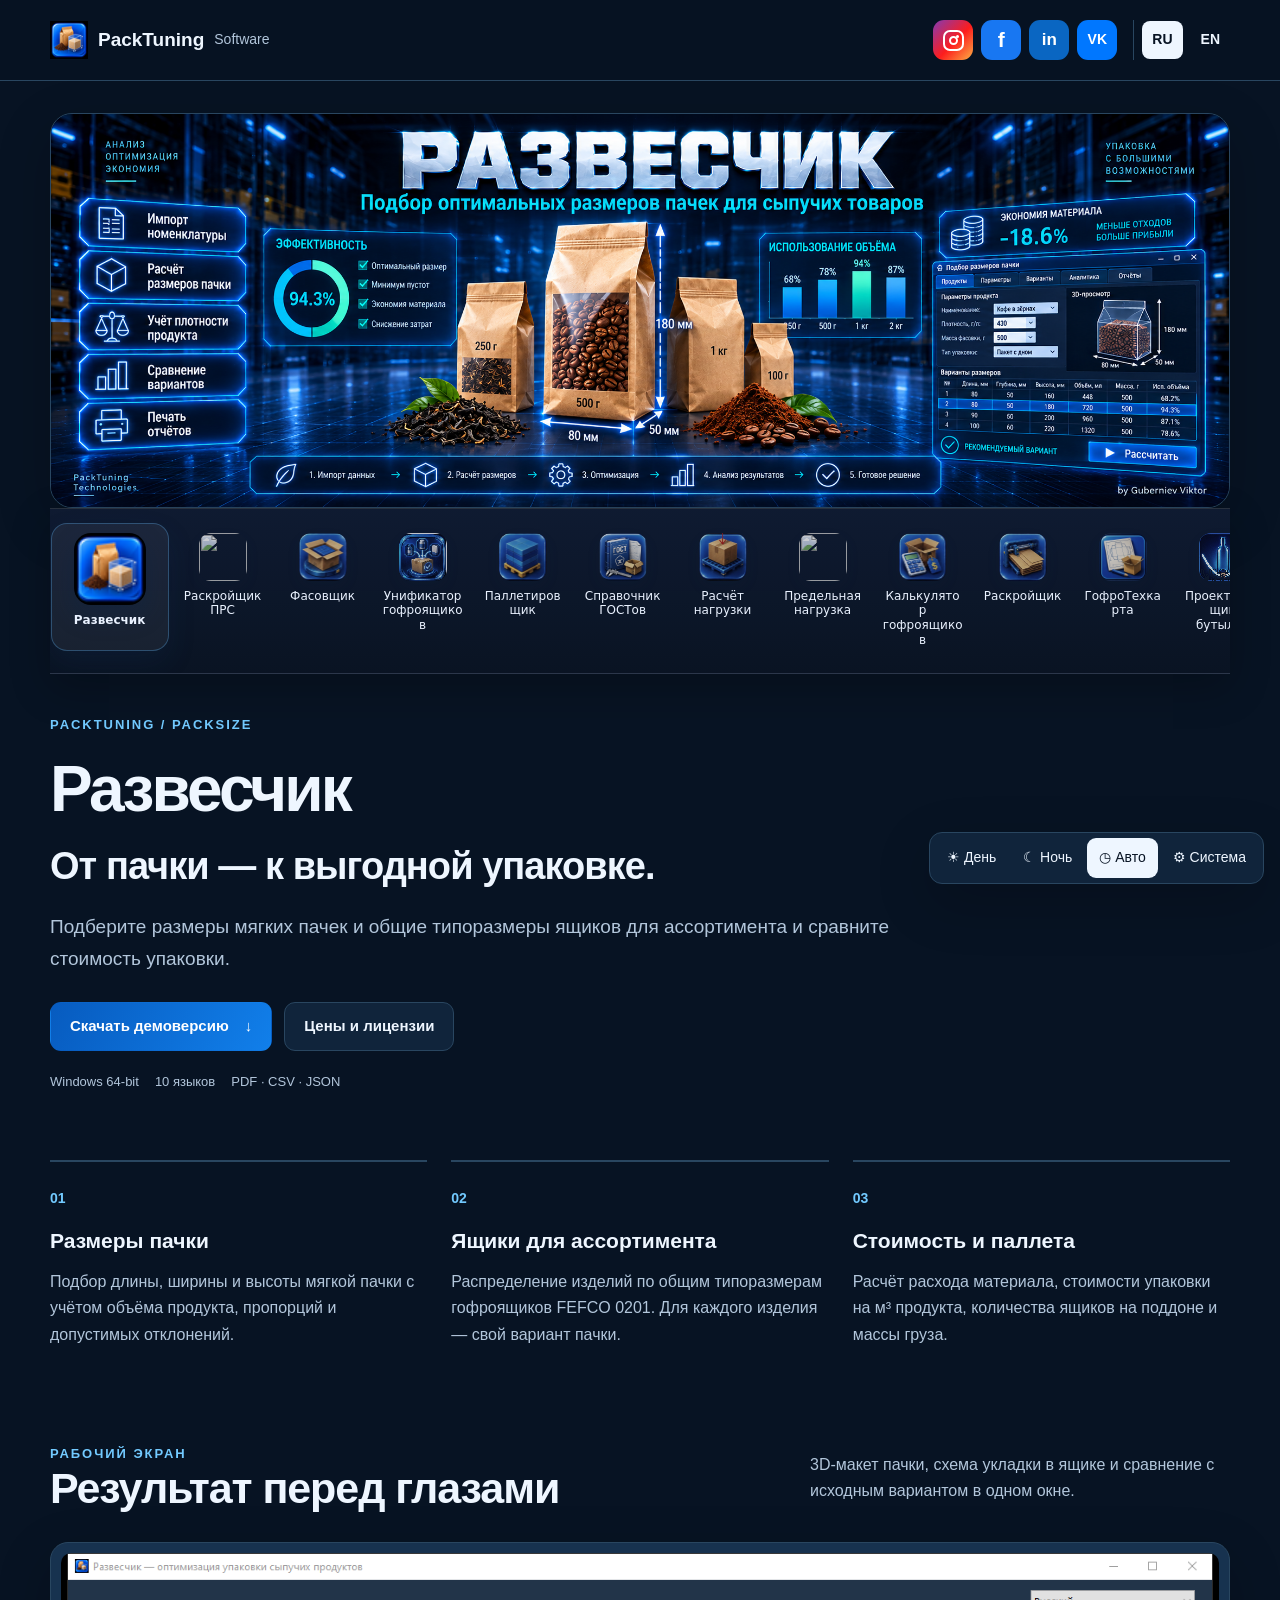
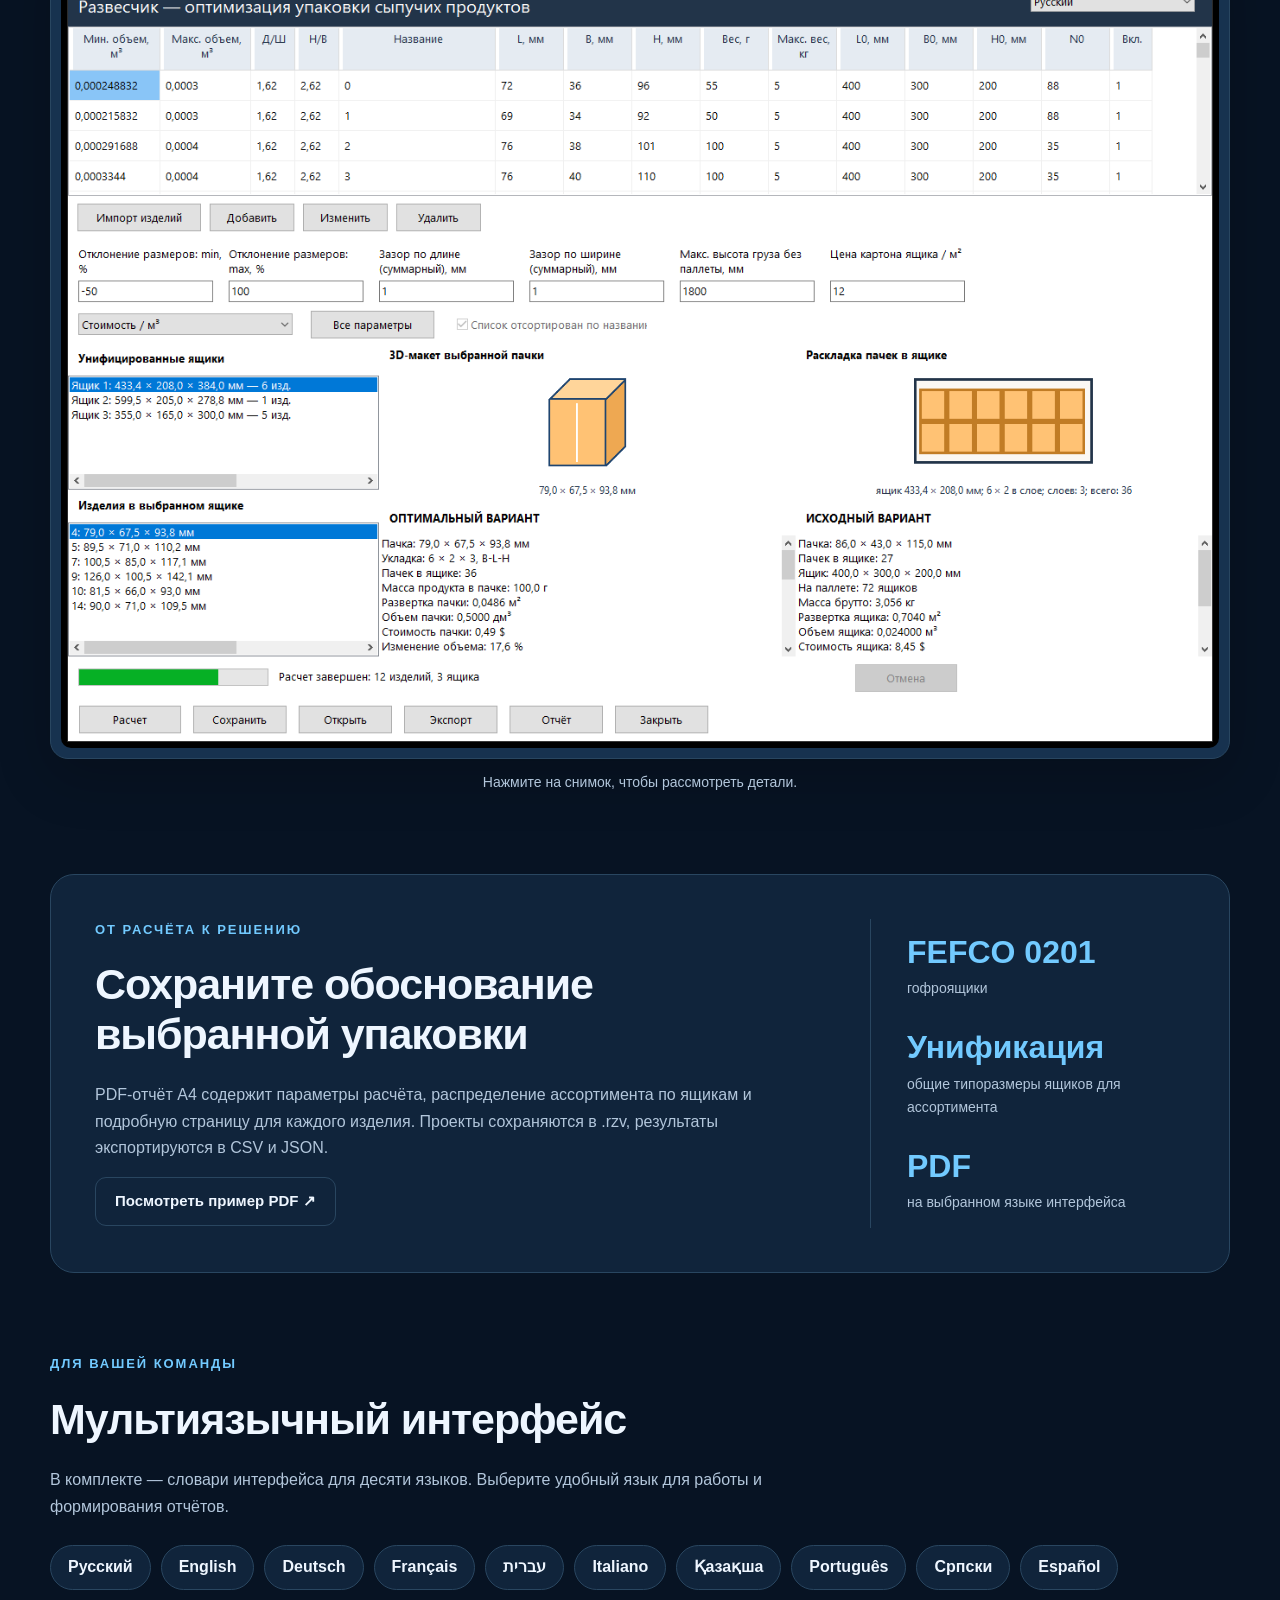
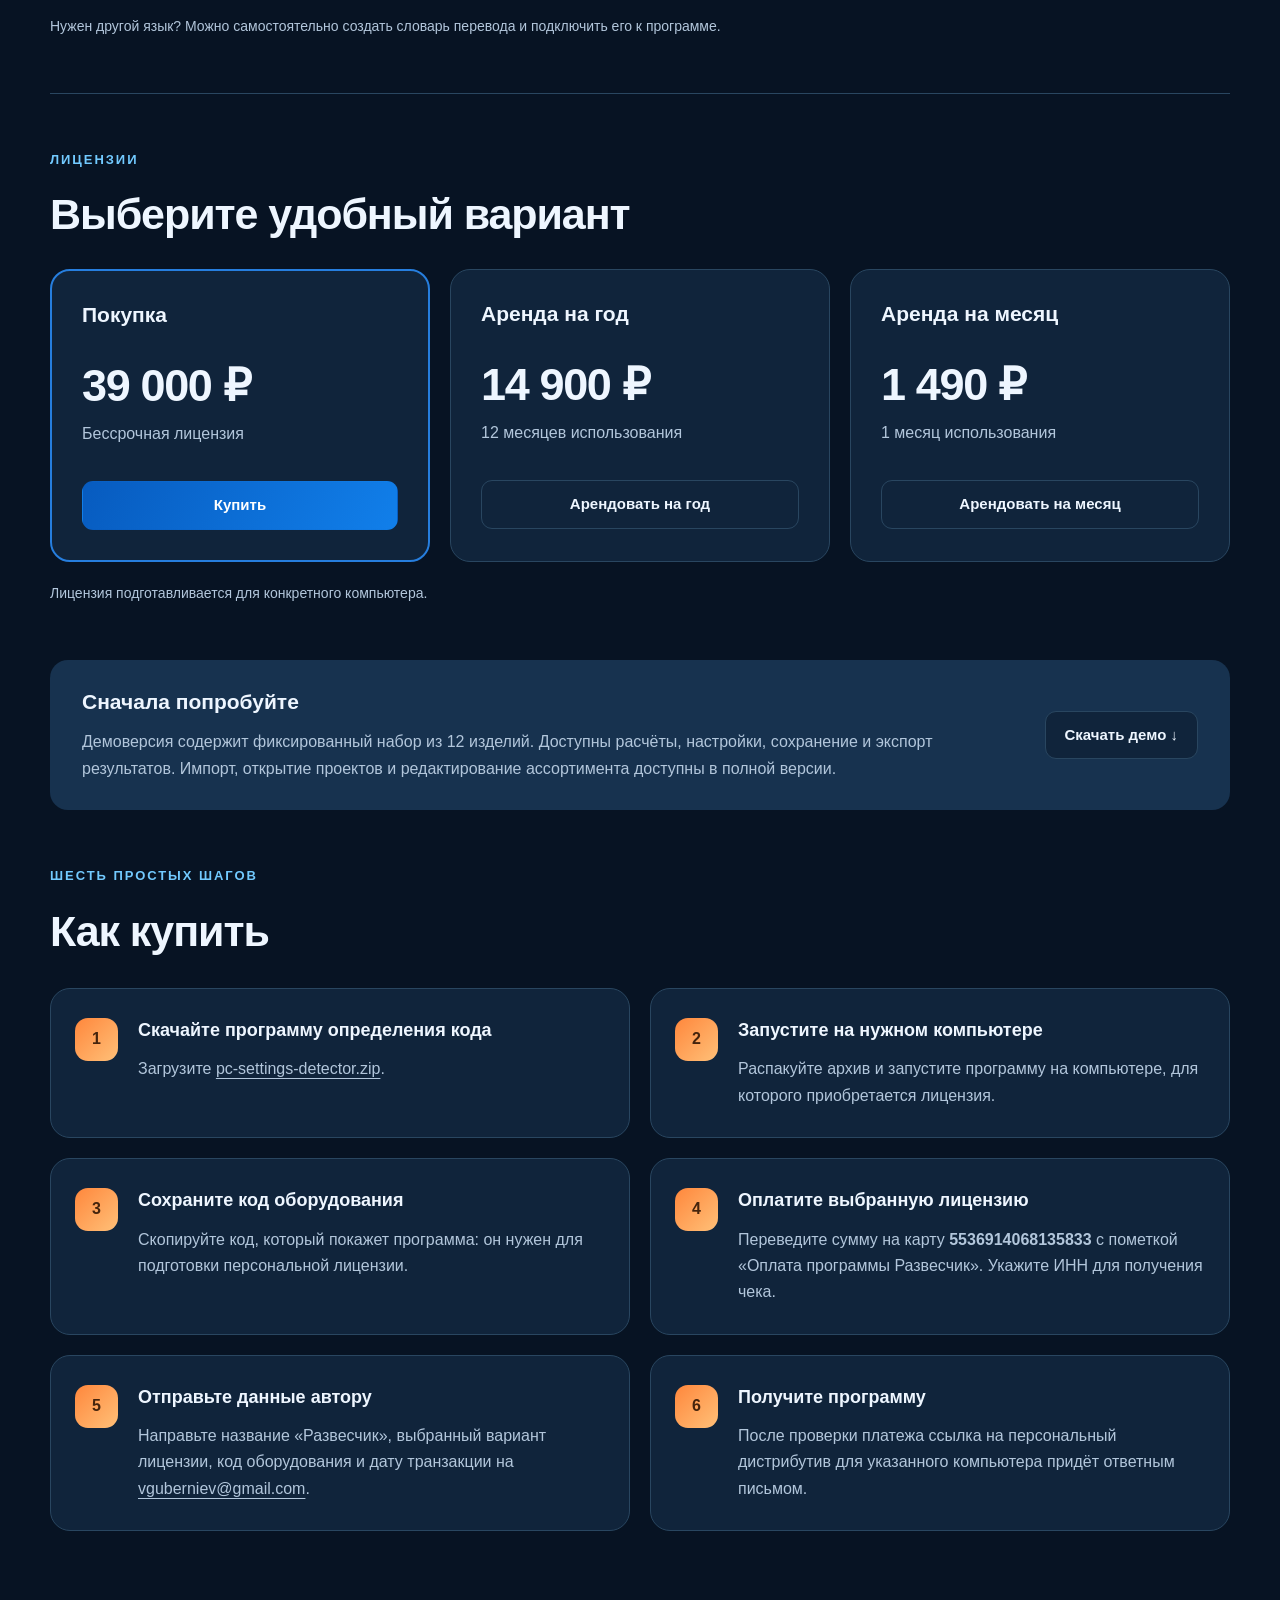
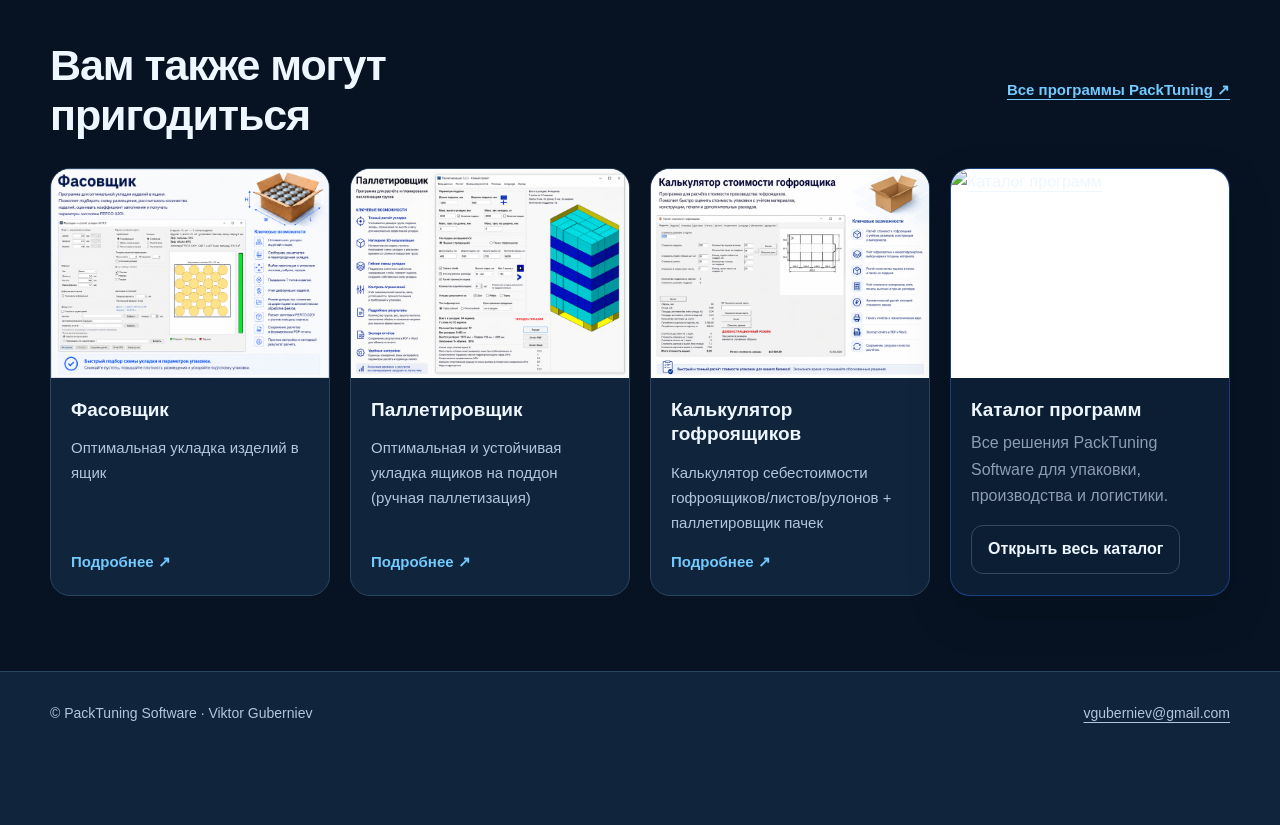
==== commit 8df67479: "Add PRS Cutter to RU program garland" ====
--- a/index.html
+++ b/index.html
@@ -4,7 +4,7 @@
 <header><div class="container topbar"><a class="brand" href="https://governorv.github.io/?lang=ru"><img src="assets/packsize.png" width="38" height="38" alt="">PackTuning <span>Software</span></a><div class="header-controls"><div class="social" aria-label="Социальные сети"><a class="instagram" href="https://www.instagram.com/packtuning/" target="_blank" rel="noopener noreferrer" aria-label="Instagram @packtuning" title="Instagram @packtuning"><span class="instagram-glyph" aria-hidden="true"></span></a><a class="facebook" href="https://www.facebook.com/groups/1561529331198175" target="_blank" rel="noopener noreferrer" title="Facebook PackTuning" aria-label="Facebook PackTuning">f</a><a class="linkedin" href="https://www.linkedin.com/groups/10072044/" target="_blank" rel="noopener noreferrer" title="LinkedIn PackTuning" aria-label="LinkedIn PackTuning">in</a><a class="vk" href="https://vk.ru/club79622771" target="_blank" rel="noopener noreferrer" title="ВКонтакте PackTuning" aria-label="ВКонтакте PackTuning">VK</a></div><nav class="language" aria-label="Язык сайта"><a href="index.html" lang="ru" aria-current="page">RU</a><a href="en.html" lang="en" >EN</a></nav></div></div></header>
 <main id="main" class="container">
 <div class="hero-banner" id="top"><img src="assets/hero-ru.png" width="2172" height="724" fetchpriority="high" alt="Развесчик — подбор оптимальных размеров пачек для сыпучих товаров"></div>
-<nav id="pt-program-garland" class="pt-program-garland" aria-label="Программы PackTuning"><div class="pt-program-garland-track"><a class="pt-program-garland-item" data-program="packsize" href="#top" aria-current="page" title="Развесчик"><img class="pt-program-garland-icon" src="assets/packsize.png" alt="" width="72" height="72" loading="eager"><span class="pt-program-garland-label">Развесчик</span></a><a class="pt-program-garland-item" data-program="optpacker" href="https://governorv.github.io/OptPacker/?lang=ru" target="_blank" rel="noopener noreferrer" title="Фасовщик"><img class="pt-program-garland-icon" src="assets/fasovshik.png" alt="" width="48" height="48" loading="eager"><span class="pt-program-garland-label">Фасовщик</span></a><a class="pt-program-garland-item" data-program="unificator" href="https://governorv.github.io/Unificator/?lang=ru" target="_blank" rel="noopener noreferrer" title="Унификатор гофроящиков"><img class="pt-program-garland-icon" src="assets/unificator.png" alt="" width="48" height="48" loading="eager"><span class="pt-program-garland-label">Унификатор гофроящиков</span></a><a class="pt-program-garland-item" data-program="boxpalletizer" href="https://governorv.github.io/BoxPalletizer/#ru" target="_blank" rel="noopener noreferrer" title="Паллетировщик"><img class="pt-program-garland-icon" src="assets/palletizer.png" alt="" width="48" height="48" loading="eager"><span class="pt-program-garland-label">Паллетировщик</span></a><a class="pt-program-garland-item" data-program="standards" href="https://governorv.github.io/Standards/?lang=ru" target="_blank" rel="noopener noreferrer" title="Справочник ГОСТов"><img class="pt-program-garland-icon" src="assets/standards.jpg" alt="" width="48" height="48" loading="eager"><span class="pt-program-garland-label">Справочник ГОСТов</span></a><a class="pt-program-garland-item" data-program="gost" href="https://governorv.github.io/gost/?lang=ru" target="_blank" rel="noopener noreferrer" title="Расчёт нагрузки"><img class="pt-program-garland-icon" src="assets/gost.png" alt="" width="48" height="48" loading="eager"><span class="pt-program-garland-label">Расчёт нагрузки</span></a><a class="pt-program-garland-item" data-program="limitload" href="https://governorv.github.io/limitload/" target="_blank" rel="noopener noreferrer" title="Предельная нагрузка"><img class="pt-program-garland-icon" src="https://governorv.github.io/limitload/assets/app-icon.png" alt="" width="48" height="48" loading="lazy"><span class="pt-program-garland-label">Предельная нагрузка</span></a><a class="pt-program-garland-item" data-program="boxprice" href="https://governorv.github.io/BoxPriceCalculator/#ru" target="_blank" rel="noopener noreferrer" title="Калькулятор гофроящиков"><img class="pt-program-garland-icon" src="assets/boxprice.png" alt="" width="48" height="48" loading="eager"><span class="pt-program-garland-label">Калькулятор гофроящиков</span></a><a class="pt-program-garland-item" data-program="optcutting" href="https://governorv.github.io/OptCutting/?lang=ru" target="_blank" rel="noopener noreferrer" title="Раскройщик"><img class="pt-program-garland-icon" src="assets/optcutting.png" alt="" width="48" height="48" loading="eager"><span class="pt-program-garland-label">Раскройщик</span></a><a class="pt-program-garland-item" data-program="techcard" href="https://governorv.github.io/GofroTechCard/?lang=ru" target="_blank" rel="noopener noreferrer" title="ГофроТехкарта"><img class="pt-program-garland-icon" src="assets/techcard.png" alt="" width="48" height="48" loading="eager"><span class="pt-program-garland-label">ГофроТехкарта</span></a><a class="pt-program-garland-item" data-program="bottleoptimizer" href="https://governorv.github.io/BottleOptimizer/?lang=ru" target="_blank" rel="noopener noreferrer" title="Проектировщик бутылок"><img class="pt-program-garland-icon" src="assets/bottleoptimizer-icon.png" alt="" width="48" height="48" loading="eager"><span class="pt-program-garland-label">Проектировщик бутылок</span></a><a class="pt-program-garland-item" data-program="truckloader" href="https://governorv.github.io/truckloader-site/?lang=ru" target="_blank" rel="noopener noreferrer" title="TruckLoader"><img class="pt-program-garland-icon" src="assets/truckloader.png" alt="" width="48" height="48" loading="eager"><span class="pt-program-garland-label">TruckLoader</span></a><a class="pt-program-garland-item" data-program="pojas" href="https://governorv.github.io/Pojas/?lang=ru" target="_blank" rel="noopener noreferrer" title="ПОЯС"><img class="pt-program-garland-icon" src="assets/pojas.png" alt="" width="48" height="48" loading="eager"><span class="pt-program-garland-label">ПОЯС</span></a><a class="pt-program-garland-item" data-program="boxtypes" href="https://governorv.github.io/BoxTypes/?lang=ru" target="_blank" rel="noopener noreferrer" title="Конструктор типов ящиков"><img class="pt-program-garland-icon" src="assets/boxtypes.png" alt="" width="48" height="48" loading="eager"><span class="pt-program-garland-label">Конструктор типов ящиков</span></a><a class="pt-program-garland-item" data-program="platepalletizer" href="https://governorv.github.io/palletizer-site/#ru" target="_blank" rel="noopener noreferrer" title="Паллетировщик плит"><img class="pt-program-garland-icon" src="assets/platepalletizer.png" alt="" width="48" height="48" loading="eager"><span class="pt-program-garland-label">Паллетировщик плит</span></a><a class="pt-program-garland-item" data-program="dbsearch" href="https://governorv.github.io/DBSearch/#ru" target="_blank" rel="noopener noreferrer" title="Поисковик по базам"><img class="pt-program-garland-icon" src="assets/dbsearch.png" alt="" width="48" height="48" loading="eager"><span class="pt-program-garland-label">Поисковик по базам</span></a><a class="pt-program-garland-item" data-program="licman" href="https://governorv.github.io/Licman/#ru" target="_blank" rel="noopener noreferrer" title="Менеджер лицензий"><img class="pt-program-garland-icon" src="assets/licman.png" alt="" width="48" height="48" loading="eager"><span class="pt-program-garland-label">Менеджер лицензий</span></a></div></nav>
+<nav id="pt-program-garland" class="pt-program-garland" aria-label="Программы PackTuning"><div class="pt-program-garland-track"><a class="pt-program-garland-item" data-program="packsize" href="#top" aria-current="page" title="Развесчик"><img class="pt-program-garland-icon" src="assets/packsize.png" alt="" width="72" height="72" loading="eager"><span class="pt-program-garland-label">Развесчик</span></a><a class="pt-program-garland-item" data-program="prs" href="https://governorv.github.io/prs/" target="_blank" rel="noopener noreferrer" title="Раскройщик ПРС"><img class="pt-program-garland-icon" src="https://governorv.github.io/prs/assets/app-icon.png" alt="" width="48" height="48" loading="lazy"><span class="pt-program-garland-label">Раскройщик ПРС</span></a><a class="pt-program-garland-item" data-program="optpacker" href="https://governorv.github.io/OptPacker/?lang=ru" target="_blank" rel="noopener noreferrer" title="Фасовщик"><img class="pt-program-garland-icon" src="assets/fasovshik.png" alt="" width="48" height="48" loading="eager"><span class="pt-program-garland-label">Фасовщик</span></a><a class="pt-program-garland-item" data-program="unificator" href="https://governorv.github.io/Unificator/?lang=ru" target="_blank" rel="noopener noreferrer" title="Унификатор гофроящиков"><img class="pt-program-garland-icon" src="assets/unificator.png" alt="" width="48" height="48" loading="eager"><span class="pt-program-garland-label">Унификатор гофроящиков</span></a><a class="pt-program-garland-item" data-program="boxpalletizer" href="https://governorv.github.io/BoxPalletizer/#ru" target="_blank" rel="noopener noreferrer" title="Паллетировщик"><img class="pt-program-garland-icon" src="assets/palletizer.png" alt="" width="48" height="48" loading="eager"><span class="pt-program-garland-label">Паллетировщик</span></a><a class="pt-program-garland-item" data-program="standards" href="https://governorv.github.io/Standards/?lang=ru" target="_blank" rel="noopener noreferrer" title="Справочник ГОСТов"><img class="pt-program-garland-icon" src="assets/standards.jpg" alt="" width="48" height="48" loading="eager"><span class="pt-program-garland-label">Справочник ГОСТов</span></a><a class="pt-program-garland-item" data-program="gost" href="https://governorv.github.io/gost/?lang=ru" target="_blank" rel="noopener noreferrer" title="Расчёт нагрузки"><img class="pt-program-garland-icon" src="assets/gost.png" alt="" width="48" height="48" loading="eager"><span class="pt-program-garland-label">Расчёт нагрузки</span></a><a class="pt-program-garland-item" data-program="limitload" href="https://governorv.github.io/limitload/" target="_blank" rel="noopener noreferrer" title="Предельная нагрузка"><img class="pt-program-garland-icon" src="https://governorv.github.io/limitload/assets/app-icon.png" alt="" width="48" height="48" loading="lazy"><span class="pt-program-garland-label">Предельная нагрузка</span></a><a class="pt-program-garland-item" data-program="boxprice" href="https://governorv.github.io/BoxPriceCalculator/#ru" target="_blank" rel="noopener noreferrer" title="Калькулятор гофроящиков"><img class="pt-program-garland-icon" src="assets/boxprice.png" alt="" width="48" height="48" loading="eager"><span class="pt-program-garland-label">Калькулятор гофроящиков</span></a><a class="pt-program-garland-item" data-program="optcutting" href="https://governorv.github.io/OptCutting/?lang=ru" target="_blank" rel="noopener noreferrer" title="Раскройщик"><img class="pt-program-garland-icon" src="assets/optcutting.png" alt="" width="48" height="48" loading="eager"><span class="pt-program-garland-label">Раскройщик</span></a><a class="pt-program-garland-item" data-program="techcard" href="https://governorv.github.io/GofroTechCard/?lang=ru" target="_blank" rel="noopener noreferrer" title="ГофроТехкарта"><img class="pt-program-garland-icon" src="assets/techcard.png" alt="" width="48" height="48" loading="eager"><span class="pt-program-garland-label">ГофроТехкарта</span></a><a class="pt-program-garland-item" data-program="bottleoptimizer" href="https://governorv.github.io/BottleOptimizer/?lang=ru" target="_blank" rel="noopener noreferrer" title="Проектировщик бутылок"><img class="pt-program-garland-icon" src="assets/bottleoptimizer-icon.png" alt="" width="48" height="48" loading="eager"><span class="pt-program-garland-label">Проектировщик бутылок</span></a><a class="pt-program-garland-item" data-program="truckloader" href="https://governorv.github.io/truckloader-site/?lang=ru" target="_blank" rel="noopener noreferrer" title="TruckLoader"><img class="pt-program-garland-icon" src="assets/truckloader.png" alt="" width="48" height="48" loading="eager"><span class="pt-program-garland-label">TruckLoader</span></a><a class="pt-program-garland-item" data-program="pojas" href="https://governorv.github.io/Pojas/?lang=ru" target="_blank" rel="noopener noreferrer" title="ПОЯС"><img class="pt-program-garland-icon" src="assets/pojas.png" alt="" width="48" height="48" loading="eager"><span class="pt-program-garland-label">ПОЯС</span></a><a class="pt-program-garland-item" data-program="boxtypes" href="https://governorv.github.io/BoxTypes/?lang=ru" target="_blank" rel="noopener noreferrer" title="Конструктор типов ящиков"><img class="pt-program-garland-icon" src="assets/boxtypes.png" alt="" width="48" height="48" loading="eager"><span class="pt-program-garland-label">Конструктор типов ящиков</span></a><a class="pt-program-garland-item" data-program="platepalletizer" href="https://governorv.github.io/palletizer-site/#ru" target="_blank" rel="noopener noreferrer" title="Паллетировщик плит"><img class="pt-program-garland-icon" src="assets/platepalletizer.png" alt="" width="48" height="48" loading="eager"><span class="pt-program-garland-label">Паллетировщик плит</span></a><a class="pt-program-garland-item" data-program="dbsearch" href="https://governorv.github.io/DBSearch/#ru" target="_blank" rel="noopener noreferrer" title="Поисковик по базам"><img class="pt-program-garland-icon" src="assets/dbsearch.png" alt="" width="48" height="48" loading="eager"><span class="pt-program-garland-label">Поисковик по базам</span></a><a class="pt-program-garland-item" data-program="licman" href="https://governorv.github.io/Licman/#ru" target="_blank" rel="noopener noreferrer" title="Менеджер лицензий"><img class="pt-program-garland-icon" src="assets/licman.png" alt="" width="48" height="48" loading="eager"><span class="pt-program-garland-label">Менеджер лицензий</span></a></div></nav>
 <section class="hero"><div class="hero-copy"><p class="eyebrow">PACKTUNING / PACKSIZE</p><h1>Развесчик</h1><h2>От пачки — к выгодной упаковке.</h2><p class="lead">Подберите размеры мягких пачек и общие типоразмеры ящиков для ассортимента и сравните стоимость упаковки.</p><div class="actions"><a class="button primary" href="https://disk.yandex.ru/d/pUdsboM_iyM7VQ" target="_blank" rel="noopener noreferrer">Скачать демоверсию <span aria-hidden="true">↓</span></a><a class="button" href="#pricing">Цены и лицензии</a></div><div class="tags"><span>Windows 64-bit</span><span>10 языков</span><span>PDF · CSV · JSON</span></div></div></section>
 <section class="features" id="features"><article><span class="number">01</span><h3>Размеры пачки</h3><p>Подбор длины, ширины и высоты мягкой пачки с учётом объёма продукта, пропорций и допустимых отклонений.</p></article><article><span class="number">02</span><h3>Ящики для ассортимента</h3><p>Распределение изделий по общим типоразмерам гофроящиков FEFCO 0201. Для каждого изделия — свой вариант пачки.</p></article><article><span class="number">03</span><h3>Стоимость и паллета</h3><p>Расчёт расхода материала, стоимости упаковки на м³ продукта, количества ящиков на поддоне и массы груза.</p></article></section>
 <section class="section" id="screenshots"><div class="section-heading"><div><p class="eyebrow">РАБОЧИЙ ЭКРАН</p><h2>Результат перед глазами</h2></div><p>3D-макет пачки, схема укладки в ящике и сравнение с исходным вариантом в одном окне.</p></div><button class="screenshot" aria-label="Увеличить снимок программы"><img src="assets/screen-ru.png" width="1341" height="917" alt="Развесчик: ассортимент, типоразмеры ящиков, 3D-макет пачки, схема укладки и результаты расчёта" loading="lazy"></button><p class="caption">Нажмите на снимок, чтобы рассмотреть детали.</p></section>
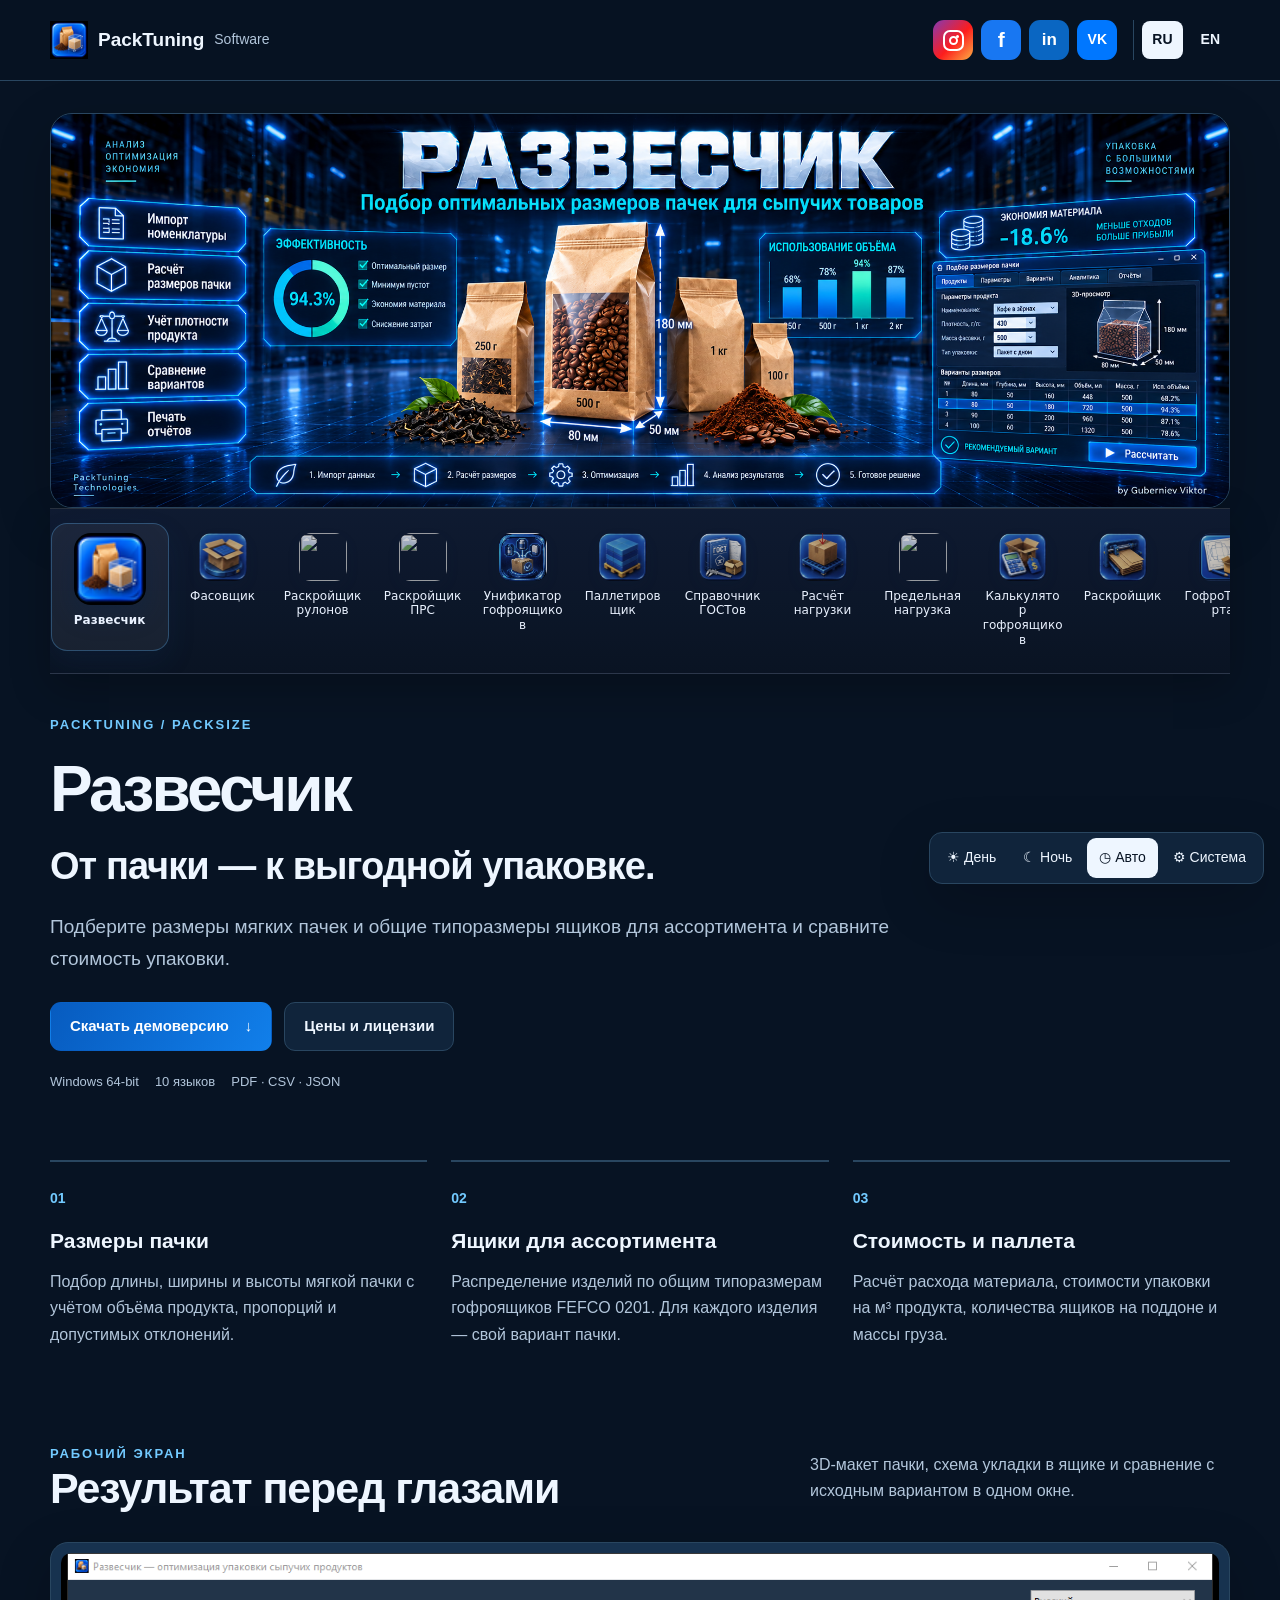
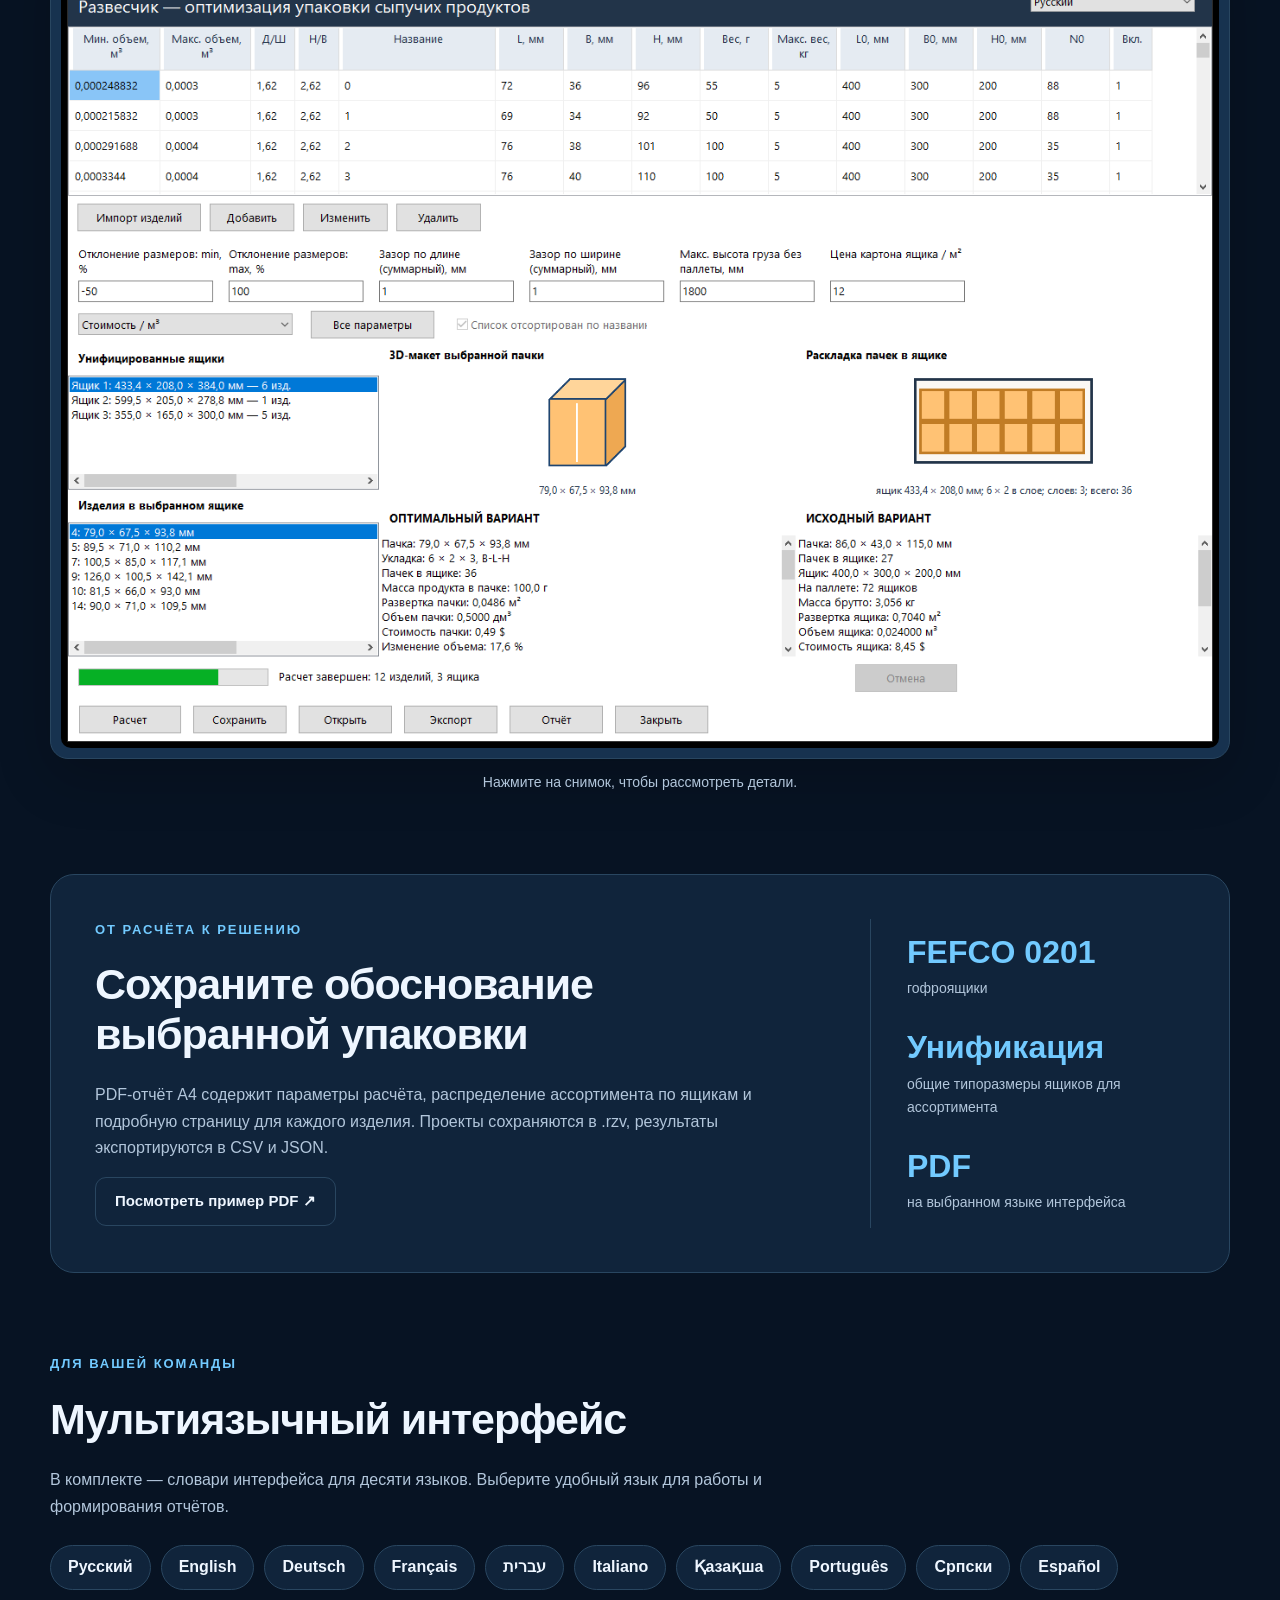
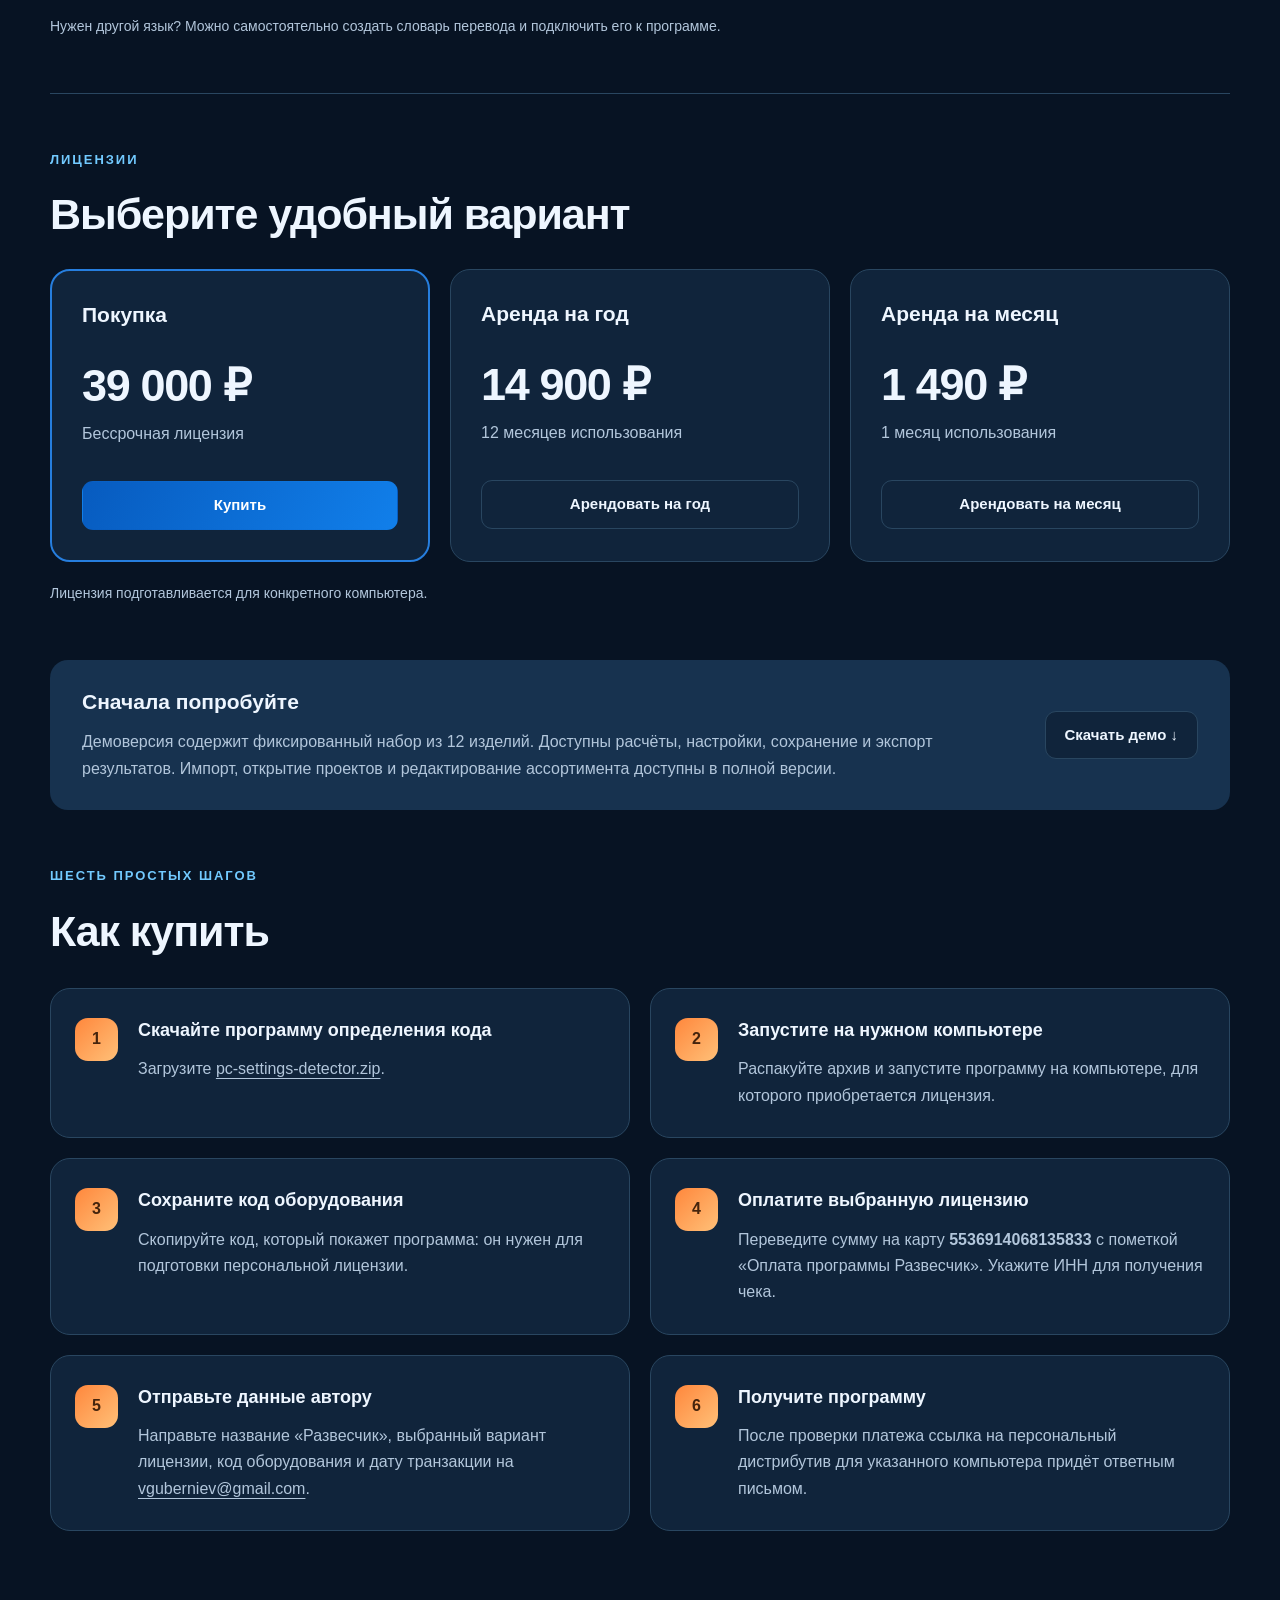
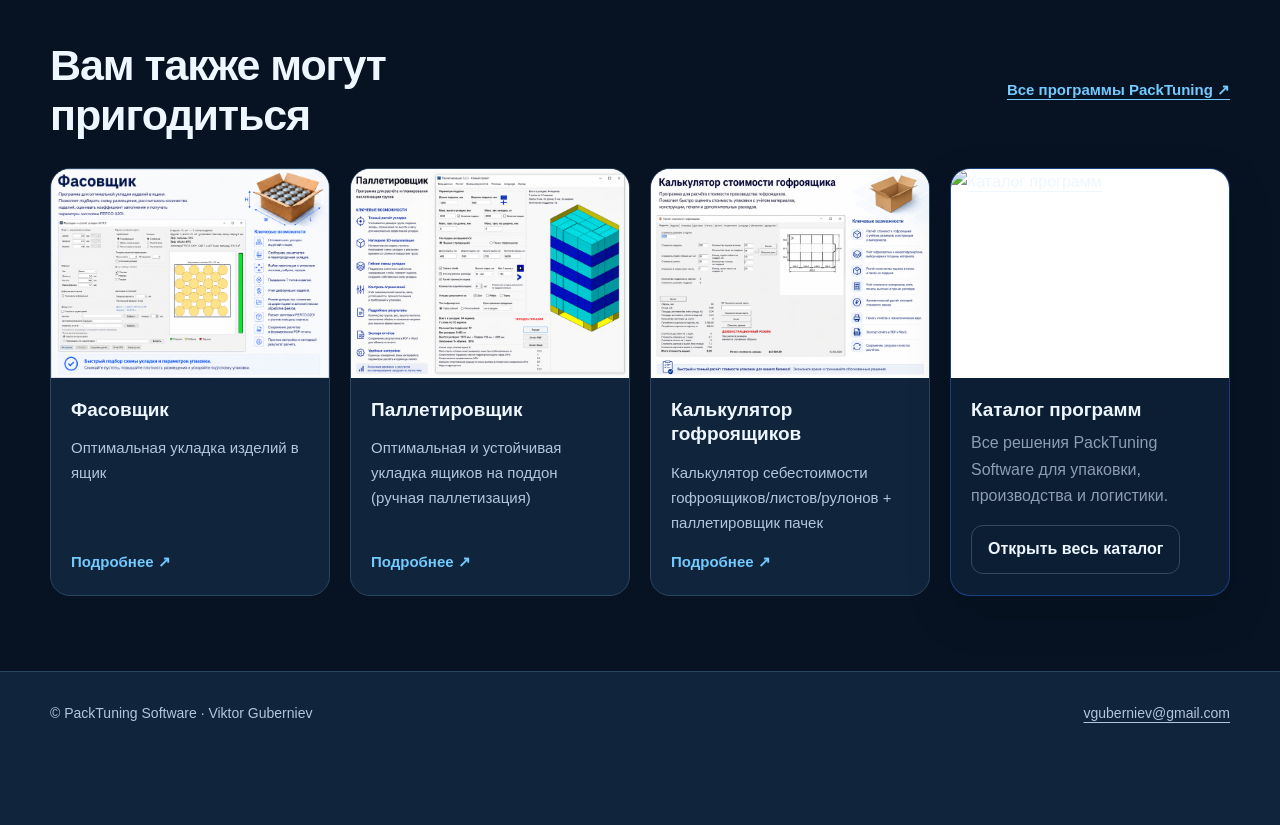
==== commit ae8ba739: "Place PRS after Roll Slitter in both language garlands" ====
--- a/index.html
+++ b/index.html
@@ -4,7 +4,7 @@
 <header><div class="container topbar"><a class="brand" href="https://governorv.github.io/?lang=ru"><img src="assets/packsize.png" width="38" height="38" alt="">PackTuning <span>Software</span></a><div class="header-controls"><div class="social" aria-label="Социальные сети"><a class="instagram" href="https://www.instagram.com/packtuning/" target="_blank" rel="noopener noreferrer" aria-label="Instagram @packtuning" title="Instagram @packtuning"><span class="instagram-glyph" aria-hidden="true"></span></a><a class="facebook" href="https://www.facebook.com/groups/1561529331198175" target="_blank" rel="noopener noreferrer" title="Facebook PackTuning" aria-label="Facebook PackTuning">f</a><a class="linkedin" href="https://www.linkedin.com/groups/10072044/" target="_blank" rel="noopener noreferrer" title="LinkedIn PackTuning" aria-label="LinkedIn PackTuning">in</a><a class="vk" href="https://vk.ru/club79622771" target="_blank" rel="noopener noreferrer" title="ВКонтакте PackTuning" aria-label="ВКонтакте PackTuning">VK</a></div><nav class="language" aria-label="Язык сайта"><a href="index.html" lang="ru" aria-current="page">RU</a><a href="en.html" lang="en" >EN</a></nav></div></div></header>
 <main id="main" class="container">
 <div class="hero-banner" id="top"><img src="assets/hero-ru.png" width="2172" height="724" fetchpriority="high" alt="Развесчик — подбор оптимальных размеров пачек для сыпучих товаров"></div>
-<nav id="pt-program-garland" class="pt-program-garland" aria-label="Программы PackTuning"><div class="pt-program-garland-track"><a class="pt-program-garland-item" data-program="packsize" href="#top" aria-current="page" title="Развесчик"><img class="pt-program-garland-icon" src="assets/packsize.png" alt="" width="72" height="72" loading="eager"><span class="pt-program-garland-label">Развесчик</span></a><a class="pt-program-garland-item" data-program="prs" href="https://governorv.github.io/prs/" target="_blank" rel="noopener noreferrer" title="Раскройщик ПРС"><img class="pt-program-garland-icon" src="https://governorv.github.io/prs/assets/app-icon.png" alt="" width="48" height="48" loading="lazy"><span class="pt-program-garland-label">Раскройщик ПРС</span></a><a class="pt-program-garland-item" data-program="optpacker" href="https://governorv.github.io/OptPacker/?lang=ru" target="_blank" rel="noopener noreferrer" title="Фасовщик"><img class="pt-program-garland-icon" src="assets/fasovshik.png" alt="" width="48" height="48" loading="eager"><span class="pt-program-garland-label">Фасовщик</span></a><a class="pt-program-garland-item" data-program="unificator" href="https://governorv.github.io/Unificator/?lang=ru" target="_blank" rel="noopener noreferrer" title="Унификатор гофроящиков"><img class="pt-program-garland-icon" src="assets/unificator.png" alt="" width="48" height="48" loading="eager"><span class="pt-program-garland-label">Унификатор гофроящиков</span></a><a class="pt-program-garland-item" data-program="boxpalletizer" href="https://governorv.github.io/BoxPalletizer/#ru" target="_blank" rel="noopener noreferrer" title="Паллетировщик"><img class="pt-program-garland-icon" src="assets/palletizer.png" alt="" width="48" height="48" loading="eager"><span class="pt-program-garland-label">Паллетировщик</span></a><a class="pt-program-garland-item" data-program="standards" href="https://governorv.github.io/Standards/?lang=ru" target="_blank" rel="noopener noreferrer" title="Справочник ГОСТов"><img class="pt-program-garland-icon" src="assets/standards.jpg" alt="" width="48" height="48" loading="eager"><span class="pt-program-garland-label">Справочник ГОСТов</span></a><a class="pt-program-garland-item" data-program="gost" href="https://governorv.github.io/gost/?lang=ru" target="_blank" rel="noopener noreferrer" title="Расчёт нагрузки"><img class="pt-program-garland-icon" src="assets/gost.png" alt="" width="48" height="48" loading="eager"><span class="pt-program-garland-label">Расчёт нагрузки</span></a><a class="pt-program-garland-item" data-program="limitload" href="https://governorv.github.io/limitload/" target="_blank" rel="noopener noreferrer" title="Предельная нагрузка"><img class="pt-program-garland-icon" src="https://governorv.github.io/limitload/assets/app-icon.png" alt="" width="48" height="48" loading="lazy"><span class="pt-program-garland-label">Предельная нагрузка</span></a><a class="pt-program-garland-item" data-program="boxprice" href="https://governorv.github.io/BoxPriceCalculator/#ru" target="_blank" rel="noopener noreferrer" title="Калькулятор гофроящиков"><img class="pt-program-garland-icon" src="assets/boxprice.png" alt="" width="48" height="48" loading="eager"><span class="pt-program-garland-label">Калькулятор гофроящиков</span></a><a class="pt-program-garland-item" data-program="optcutting" href="https://governorv.github.io/OptCutting/?lang=ru" target="_blank" rel="noopener noreferrer" title="Раскройщик"><img class="pt-program-garland-icon" src="assets/optcutting.png" alt="" width="48" height="48" loading="eager"><span class="pt-program-garland-label">Раскройщик</span></a><a class="pt-program-garland-item" data-program="techcard" href="https://governorv.github.io/GofroTechCard/?lang=ru" target="_blank" rel="noopener noreferrer" title="ГофроТехкарта"><img class="pt-program-garland-icon" src="assets/techcard.png" alt="" width="48" height="48" loading="eager"><span class="pt-program-garland-label">ГофроТехкарта</span></a><a class="pt-program-garland-item" data-program="bottleoptimizer" href="https://governorv.github.io/BottleOptimizer/?lang=ru" target="_blank" rel="noopener noreferrer" title="Проектировщик бутылок"><img class="pt-program-garland-icon" src="assets/bottleoptimizer-icon.png" alt="" width="48" height="48" loading="eager"><span class="pt-program-garland-label">Проектировщик бутылок</span></a><a class="pt-program-garland-item" data-program="truckloader" href="https://governorv.github.io/truckloader-site/?lang=ru" target="_blank" rel="noopener noreferrer" title="TruckLoader"><img class="pt-program-garland-icon" src="assets/truckloader.png" alt="" width="48" height="48" loading="eager"><span class="pt-program-garland-label">TruckLoader</span></a><a class="pt-program-garland-item" data-program="pojas" href="https://governorv.github.io/Pojas/?lang=ru" target="_blank" rel="noopener noreferrer" title="ПОЯС"><img class="pt-program-garland-icon" src="assets/pojas.png" alt="" width="48" height="48" loading="eager"><span class="pt-program-garland-label">ПОЯС</span></a><a class="pt-program-garland-item" data-program="boxtypes" href="https://governorv.github.io/BoxTypes/?lang=ru" target="_blank" rel="noopener noreferrer" title="Конструктор типов ящиков"><img class="pt-program-garland-icon" src="assets/boxtypes.png" alt="" width="48" height="48" loading="eager"><span class="pt-program-garland-label">Конструктор типов ящиков</span></a><a class="pt-program-garland-item" data-program="platepalletizer" href="https://governorv.github.io/palletizer-site/#ru" target="_blank" rel="noopener noreferrer" title="Паллетировщик плит"><img class="pt-program-garland-icon" src="assets/platepalletizer.png" alt="" width="48" height="48" loading="eager"><span class="pt-program-garland-label">Паллетировщик плит</span></a><a class="pt-program-garland-item" data-program="dbsearch" href="https://governorv.github.io/DBSearch/#ru" target="_blank" rel="noopener noreferrer" title="Поисковик по базам"><img class="pt-program-garland-icon" src="assets/dbsearch.png" alt="" width="48" height="48" loading="eager"><span class="pt-program-garland-label">Поисковик по базам</span></a><a class="pt-program-garland-item" data-program="licman" href="https://governorv.github.io/Licman/#ru" target="_blank" rel="noopener noreferrer" title="Менеджер лицензий"><img class="pt-program-garland-icon" src="assets/licman.png" alt="" width="48" height="48" loading="eager"><span class="pt-program-garland-label">Менеджер лицензий</span></a></div></nav>
+<nav id="pt-program-garland" class="pt-program-garland" aria-label="Программы PackTuning"><div class="pt-program-garland-track"><a class="pt-program-garland-item" data-program="packsize" href="#top" aria-current="page" title="Развесчик"><img class="pt-program-garland-icon" src="assets/packsize.png" alt="" width="72" height="72" loading="eager"><span class="pt-program-garland-label">Развесчик</span></a><a class="pt-program-garland-item" data-program="optpacker" href="https://governorv.github.io/OptPacker/?lang=ru" target="_blank" rel="noopener noreferrer" title="Фасовщик"><img class="pt-program-garland-icon" src="assets/fasovshik.png" alt="" width="48" height="48" loading="eager"><span class="pt-program-garland-label">Фасовщик</span></a><a class="pt-program-garland-item" data-program="rollslitter" href="https://governorv.github.io/rollslitter/" target="_blank" rel="noopener noreferrer" title="Раскройщик рулонов"><img class="pt-program-garland-icon" src="https://governorv.github.io/rollslitter/assets/app-icon.png" alt="" width="48" height="48" loading="lazy"><span class="pt-program-garland-label">Раскройщик рулонов</span></a><a class="pt-program-garland-item" data-program="prs" href="https://governorv.github.io/prs/" target="_blank" rel="noopener noreferrer" title="Раскройщик ПРС"><img class="pt-program-garland-icon" src="https://governorv.github.io/prs/assets/app-icon.png" alt="" width="48" height="48" loading="lazy"><span class="pt-program-garland-label">Раскройщик ПРС</span></a><a class="pt-program-garland-item" data-program="unificator" href="https://governorv.github.io/Unificator/?lang=ru" target="_blank" rel="noopener noreferrer" title="Унификатор гофроящиков"><img class="pt-program-garland-icon" src="assets/unificator.png" alt="" width="48" height="48" loading="eager"><span class="pt-program-garland-label">Унификатор гофроящиков</span></a><a class="pt-program-garland-item" data-program="boxpalletizer" href="https://governorv.github.io/BoxPalletizer/#ru" target="_blank" rel="noopener noreferrer" title="Паллетировщик"><img class="pt-program-garland-icon" src="assets/palletizer.png" alt="" width="48" height="48" loading="eager"><span class="pt-program-garland-label">Паллетировщик</span></a><a class="pt-program-garland-item" data-program="standards" href="https://governorv.github.io/Standards/?lang=ru" target="_blank" rel="noopener noreferrer" title="Справочник ГОСТов"><img class="pt-program-garland-icon" src="assets/standards.jpg" alt="" width="48" height="48" loading="eager"><span class="pt-program-garland-label">Справочник ГОСТов</span></a><a class="pt-program-garland-item" data-program="gost" href="https://governorv.github.io/gost/?lang=ru" target="_blank" rel="noopener noreferrer" title="Расчёт нагрузки"><img class="pt-program-garland-icon" src="assets/gost.png" alt="" width="48" height="48" loading="eager"><span class="pt-program-garland-label">Расчёт нагрузки</span></a><a class="pt-program-garland-item" data-program="limitload" href="https://governorv.github.io/limitload/" target="_blank" rel="noopener noreferrer" title="Предельная нагрузка"><img class="pt-program-garland-icon" src="https://governorv.github.io/limitload/assets/app-icon.png" alt="" width="48" height="48" loading="lazy"><span class="pt-program-garland-label">Предельная нагрузка</span></a><a class="pt-program-garland-item" data-program="boxprice" href="https://governorv.github.io/BoxPriceCalculator/#ru" target="_blank" rel="noopener noreferrer" title="Калькулятор гофроящиков"><img class="pt-program-garland-icon" src="assets/boxprice.png" alt="" width="48" height="48" loading="eager"><span class="pt-program-garland-label">Калькулятор гофроящиков</span></a><a class="pt-program-garland-item" data-program="optcutting" href="https://governorv.github.io/OptCutting/?lang=ru" target="_blank" rel="noopener noreferrer" title="Раскройщик"><img class="pt-program-garland-icon" src="assets/optcutting.png" alt="" width="48" height="48" loading="eager"><span class="pt-program-garland-label">Раскройщик</span></a><a class="pt-program-garland-item" data-program="techcard" href="https://governorv.github.io/GofroTechCard/?lang=ru" target="_blank" rel="noopener noreferrer" title="ГофроТехкарта"><img class="pt-program-garland-icon" src="assets/techcard.png" alt="" width="48" height="48" loading="eager"><span class="pt-program-garland-label">ГофроТехкарта</span></a><a class="pt-program-garland-item" data-program="bottleoptimizer" href="https://governorv.github.io/BottleOptimizer/?lang=ru" target="_blank" rel="noopener noreferrer" title="Проектировщик бутылок"><img class="pt-program-garland-icon" src="assets/bottleoptimizer-icon.png" alt="" width="48" height="48" loading="eager"><span class="pt-program-garland-label">Проектировщик бутылок</span></a><a class="pt-program-garland-item" data-program="truckloader" href="https://governorv.github.io/truckloader-site/?lang=ru" target="_blank" rel="noopener noreferrer" title="TruckLoader"><img class="pt-program-garland-icon" src="assets/truckloader.png" alt="" width="48" height="48" loading="eager"><span class="pt-program-garland-label">TruckLoader</span></a><a class="pt-program-garland-item" data-program="pojas" href="https://governorv.github.io/Pojas/?lang=ru" target="_blank" rel="noopener noreferrer" title="ПОЯС"><img class="pt-program-garland-icon" src="assets/pojas.png" alt="" width="48" height="48" loading="eager"><span class="pt-program-garland-label">ПОЯС</span></a><a class="pt-program-garland-item" data-program="boxtypes" href="https://governorv.github.io/BoxTypes/?lang=ru" target="_blank" rel="noopener noreferrer" title="Конструктор типов ящиков"><img class="pt-program-garland-icon" src="assets/boxtypes.png" alt="" width="48" height="48" loading="eager"><span class="pt-program-garland-label">Конструктор типов ящиков</span></a><a class="pt-program-garland-item" data-program="platepalletizer" href="https://governorv.github.io/palletizer-site/#ru" target="_blank" rel="noopener noreferrer" title="Паллетировщик плит"><img class="pt-program-garland-icon" src="assets/platepalletizer.png" alt="" width="48" height="48" loading="eager"><span class="pt-program-garland-label">Паллетировщик плит</span></a><a class="pt-program-garland-item" data-program="dbsearch" href="https://governorv.github.io/DBSearch/#ru" target="_blank" rel="noopener noreferrer" title="Поисковик по базам"><img class="pt-program-garland-icon" src="assets/dbsearch.png" alt="" width="48" height="48" loading="eager"><span class="pt-program-garland-label">Поисковик по базам</span></a><a class="pt-program-garland-item" data-program="licman" href="https://governorv.github.io/Licman/#ru" target="_blank" rel="noopener noreferrer" title="Менеджер лицензий"><img class="pt-program-garland-icon" src="assets/licman.png" alt="" width="48" height="48" loading="eager"><span class="pt-program-garland-label">Менеджер лицензий</span></a></div></nav>
 <section class="hero"><div class="hero-copy"><p class="eyebrow">PACKTUNING / PACKSIZE</p><h1>Развесчик</h1><h2>От пачки — к выгодной упаковке.</h2><p class="lead">Подберите размеры мягких пачек и общие типоразмеры ящиков для ассортимента и сравните стоимость упаковки.</p><div class="actions"><a class="button primary" href="https://disk.yandex.ru/d/pUdsboM_iyM7VQ" target="_blank" rel="noopener noreferrer">Скачать демоверсию <span aria-hidden="true">↓</span></a><a class="button" href="#pricing">Цены и лицензии</a></div><div class="tags"><span>Windows 64-bit</span><span>10 языков</span><span>PDF · CSV · JSON</span></div></div></section>
 <section class="features" id="features"><article><span class="number">01</span><h3>Размеры пачки</h3><p>Подбор длины, ширины и высоты мягкой пачки с учётом объёма продукта, пропорций и допустимых отклонений.</p></article><article><span class="number">02</span><h3>Ящики для ассортимента</h3><p>Распределение изделий по общим типоразмерам гофроящиков FEFCO 0201. Для каждого изделия — свой вариант пачки.</p></article><article><span class="number">03</span><h3>Стоимость и паллета</h3><p>Расчёт расхода материала, стоимости упаковки на м³ продукта, количества ящиков на поддоне и массы груза.</p></article></section>
 <section class="section" id="screenshots"><div class="section-heading"><div><p class="eyebrow">РАБОЧИЙ ЭКРАН</p><h2>Результат перед глазами</h2></div><p>3D-макет пачки, схема укладки в ящике и сравнение с исходным вариантом в одном окне.</p></div><button class="screenshot" aria-label="Увеличить снимок программы"><img src="assets/screen-ru.png" width="1341" height="917" alt="Развесчик: ассортимент, типоразмеры ящиков, 3D-макет пачки, схема укладки и результаты расчёта" loading="lazy"></button><p class="caption">Нажмите на снимок, чтобы рассмотреть детали.</p></section>
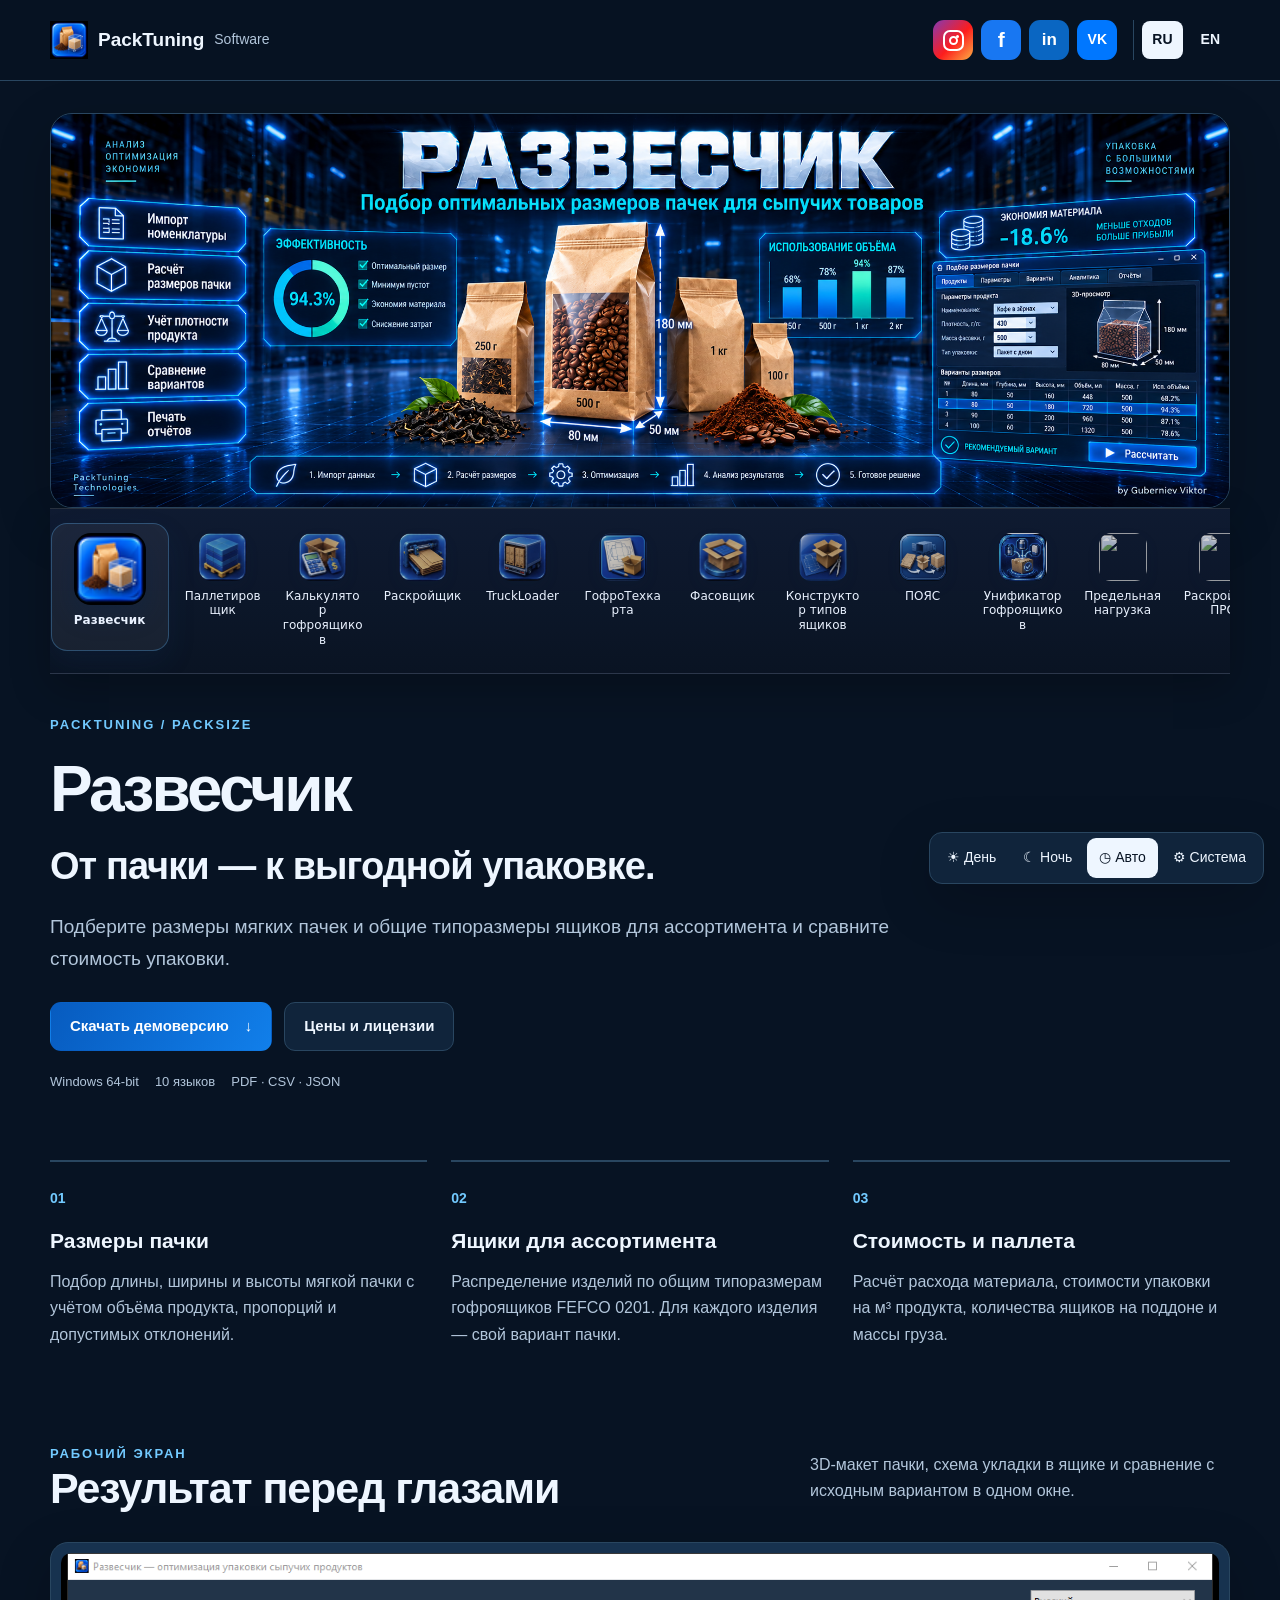
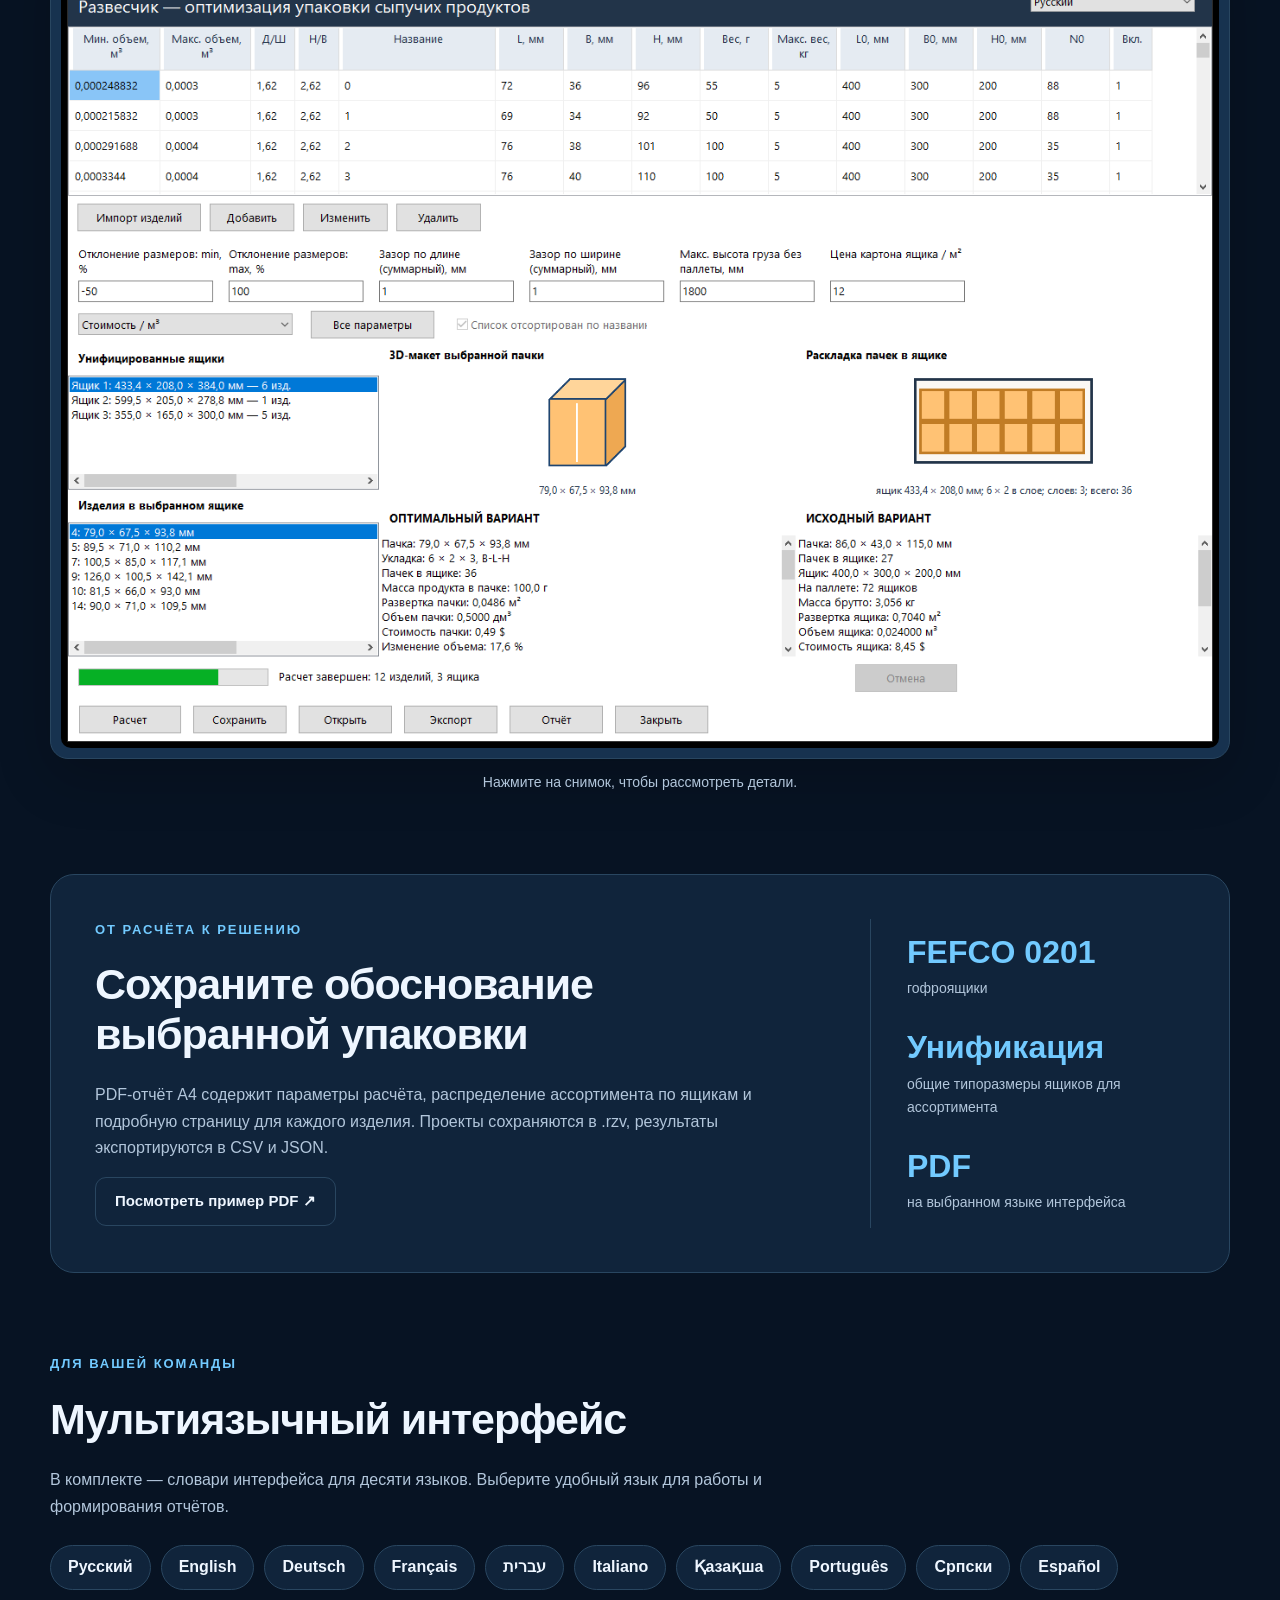
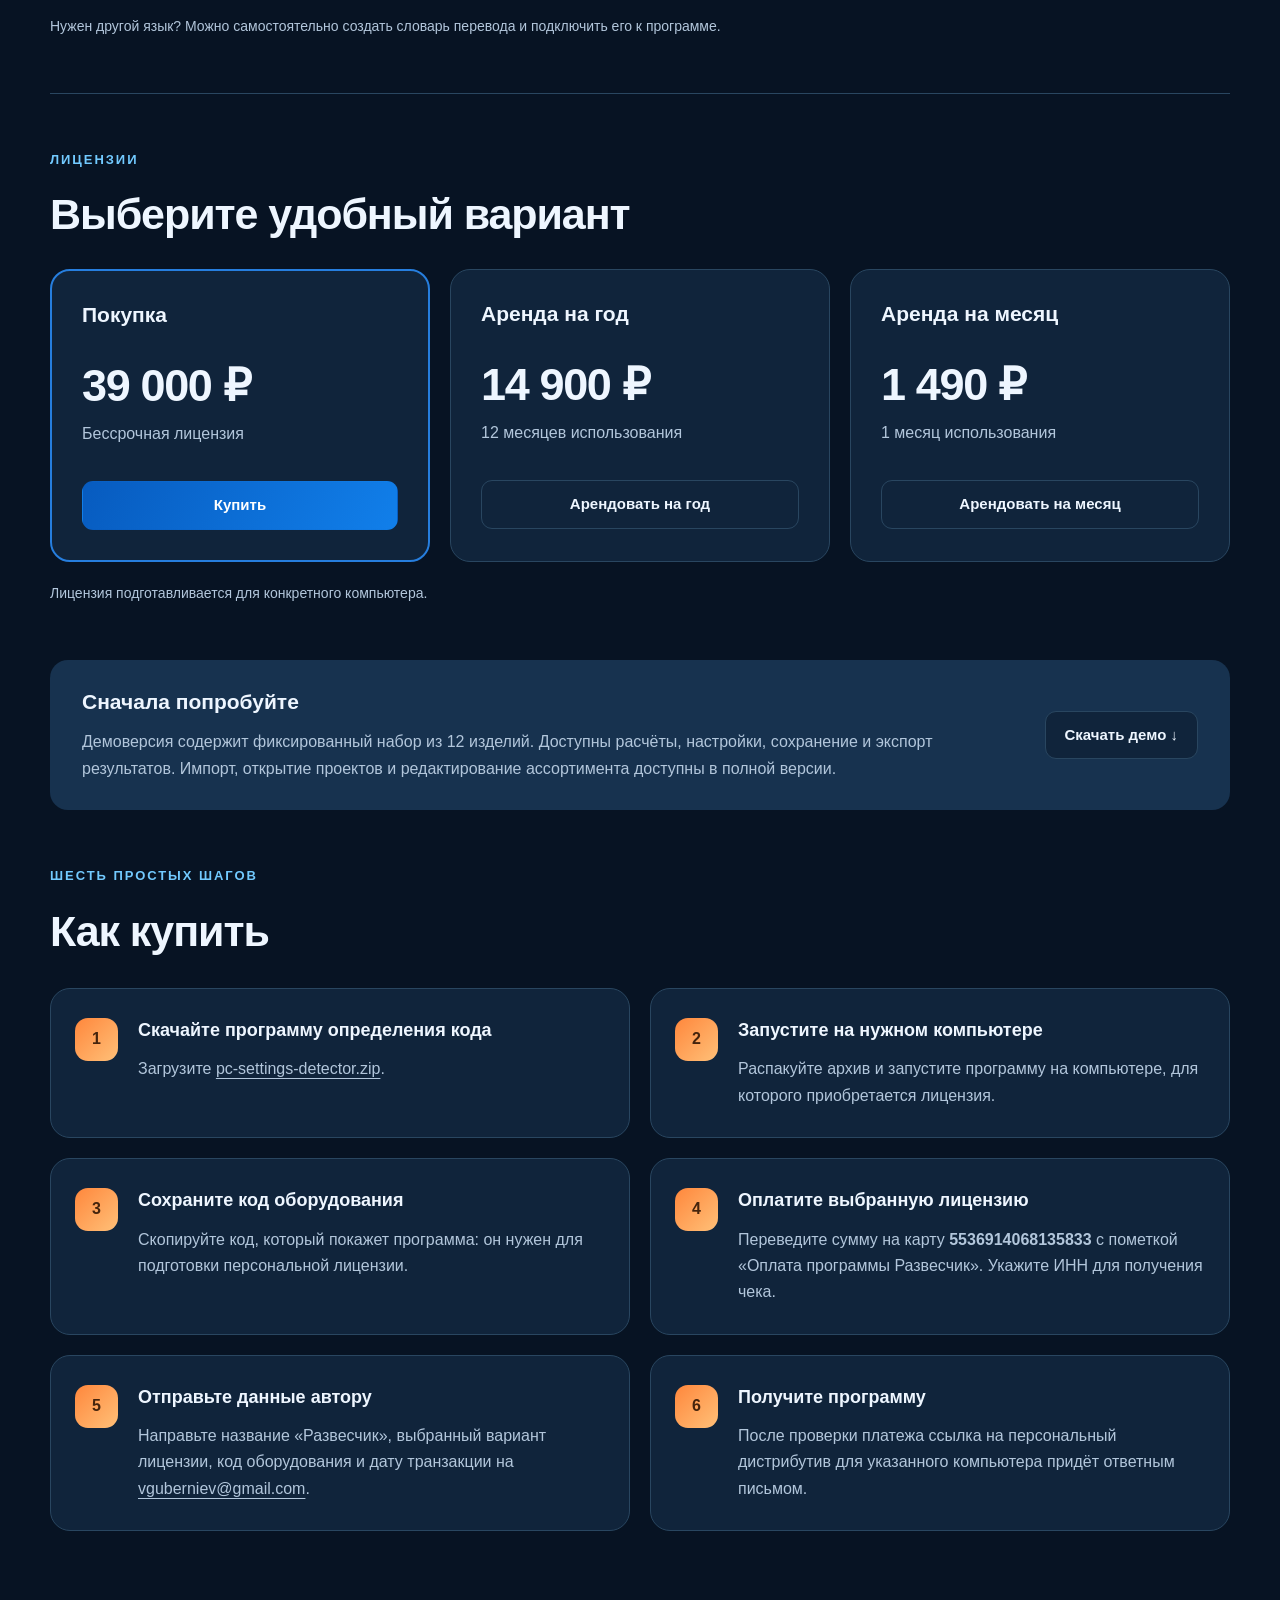
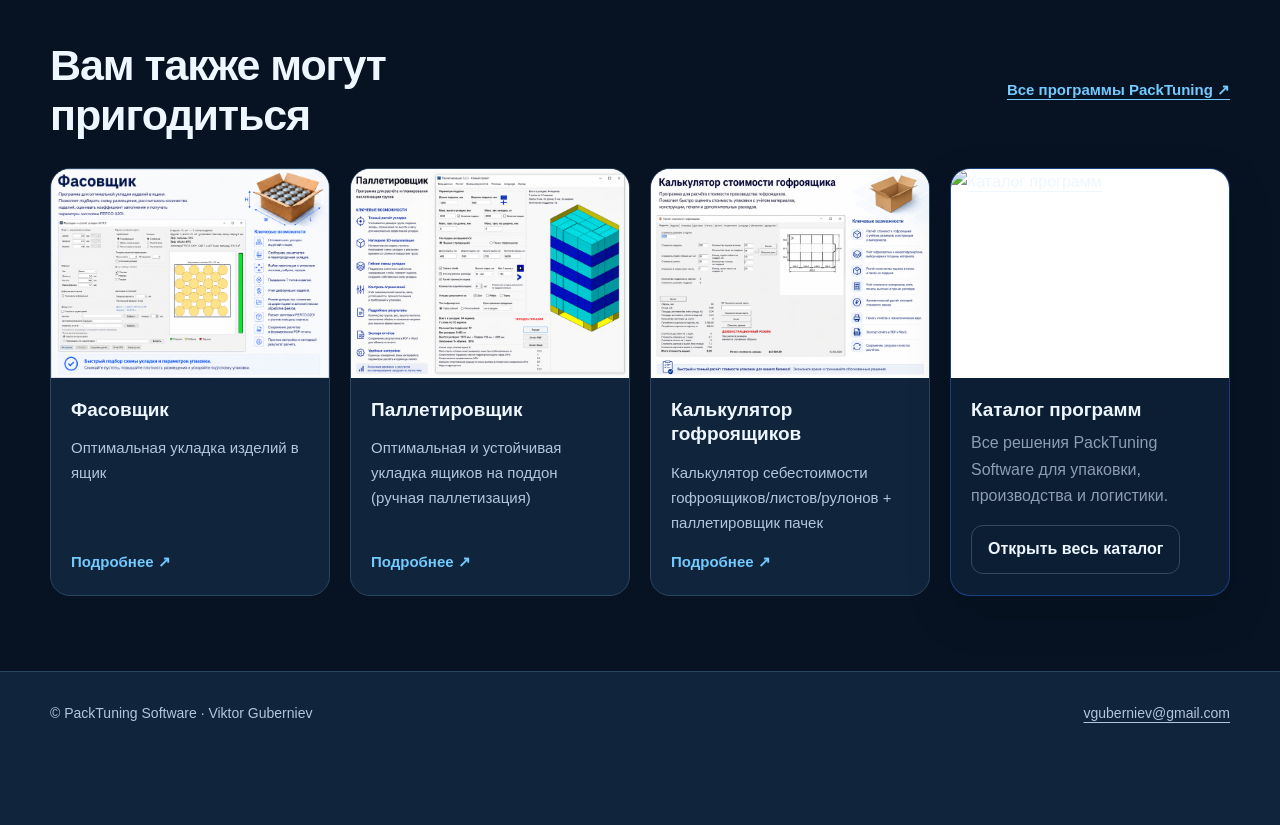
==== commit dafcf3b8: "Align RU and EN navigation with canonical PackTuning commercial order" ====
--- a/index.html
+++ b/index.html
@@ -1,26 +1,26 @@
-<!doctype html>
-<html lang="ru" data-theme="day"><head><meta charset="utf-8"><meta name="viewport" content="width=device-width,initial-scale=1"><title>Развесчик — оптимизация упаковки сыпучих продуктов</title><meta name="description" content="Подбор размеров мягких пачек, унификация типоразмеров гофроящиков, расчёт паллеты и стоимости упаковки. Программа для Windows с интерфейсом на 10 языках."><link rel="icon" href="assets/packsize.ico"><link rel="canonical" href="https://governorv.github.io/PackSizer/"><link rel="alternate" hreflang="ru" href="https://governorv.github.io/PackSizer/"><link rel="alternate" hreflang="en" href="https://governorv.github.io/PackSizer/en.html"><link rel="stylesheet" href="style.css?v=20260920"><link rel="stylesheet" href="program-garland.css"><link rel="stylesheet" href="site-layout.css?v=20260920-2"><script src="app.js" defer></script></head>
-<body><a class="skip" href="#main">К содержимому</a>
-<header><div class="container topbar"><a class="brand" href="https://governorv.github.io/?lang=ru"><img src="assets/packsize.png" width="38" height="38" alt="">PackTuning <span>Software</span></a><div class="header-controls"><div class="social" aria-label="Социальные сети"><a class="instagram" href="https://www.instagram.com/packtuning/" target="_blank" rel="noopener noreferrer" aria-label="Instagram @packtuning" title="Instagram @packtuning"><span class="instagram-glyph" aria-hidden="true"></span></a><a class="facebook" href="https://www.facebook.com/groups/1561529331198175" target="_blank" rel="noopener noreferrer" title="Facebook PackTuning" aria-label="Facebook PackTuning">f</a><a class="linkedin" href="https://www.linkedin.com/groups/10072044/" target="_blank" rel="noopener noreferrer" title="LinkedIn PackTuning" aria-label="LinkedIn PackTuning">in</a><a class="vk" href="https://vk.ru/club79622771" target="_blank" rel="noopener noreferrer" title="ВКонтакте PackTuning" aria-label="ВКонтакте PackTuning">VK</a></div><nav class="language" aria-label="Язык сайта"><a href="index.html" lang="ru" aria-current="page">RU</a><a href="en.html" lang="en" >EN</a></nav></div></div></header>
-<main id="main" class="container">
-<div class="hero-banner" id="top"><img src="assets/hero-ru.png" width="2172" height="724" fetchpriority="high" alt="Развесчик — подбор оптимальных размеров пачек для сыпучих товаров"></div>
-<nav id="pt-program-garland" class="pt-program-garland" aria-label="Программы PackTuning"><div class="pt-program-garland-track"><a class="pt-program-garland-item" data-program="packsize" href="#top" aria-current="page" title="Развесчик"><img class="pt-program-garland-icon" src="assets/packsize.png" alt="" width="72" height="72" loading="eager"><span class="pt-program-garland-label">Развесчик</span></a><a class="pt-program-garland-item" data-program="optpacker" href="https://governorv.github.io/OptPacker/?lang=ru" target="_blank" rel="noopener noreferrer" title="Фасовщик"><img class="pt-program-garland-icon" src="assets/fasovshik.png" alt="" width="48" height="48" loading="eager"><span class="pt-program-garland-label">Фасовщик</span></a><a class="pt-program-garland-item" data-program="rollslitter" href="https://governorv.github.io/rollslitter/" target="_blank" rel="noopener noreferrer" title="Раскройщик рулонов"><img class="pt-program-garland-icon" src="https://governorv.github.io/rollslitter/assets/app-icon.png" alt="" width="48" height="48" loading="lazy"><span class="pt-program-garland-label">Раскройщик рулонов</span></a><a class="pt-program-garland-item" data-program="prs" href="https://governorv.github.io/prs/" target="_blank" rel="noopener noreferrer" title="Раскройщик ПРС"><img class="pt-program-garland-icon" src="https://governorv.github.io/prs/assets/app-icon.png" alt="" width="48" height="48" loading="lazy"><span class="pt-program-garland-label">Раскройщик ПРС</span></a><a class="pt-program-garland-item" data-program="unificator" href="https://governorv.github.io/Unificator/?lang=ru" target="_blank" rel="noopener noreferrer" title="Унификатор гофроящиков"><img class="pt-program-garland-icon" src="assets/unificator.png" alt="" width="48" height="48" loading="eager"><span class="pt-program-garland-label">Унификатор гофроящиков</span></a><a class="pt-program-garland-item" data-program="boxpalletizer" href="https://governorv.github.io/BoxPalletizer/#ru" target="_blank" rel="noopener noreferrer" title="Паллетировщик"><img class="pt-program-garland-icon" src="assets/palletizer.png" alt="" width="48" height="48" loading="eager"><span class="pt-program-garland-label">Паллетировщик</span></a><a class="pt-program-garland-item" data-program="standards" href="https://governorv.github.io/Standards/?lang=ru" target="_blank" rel="noopener noreferrer" title="Справочник ГОСТов"><img class="pt-program-garland-icon" src="assets/standards.jpg" alt="" width="48" height="48" loading="eager"><span class="pt-program-garland-label">Справочник ГОСТов</span></a><a class="pt-program-garland-item" data-program="gost" href="https://governorv.github.io/gost/?lang=ru" target="_blank" rel="noopener noreferrer" title="Расчёт нагрузки"><img class="pt-program-garland-icon" src="assets/gost.png" alt="" width="48" height="48" loading="eager"><span class="pt-program-garland-label">Расчёт нагрузки</span></a><a class="pt-program-garland-item" data-program="limitload" href="https://governorv.github.io/limitload/" target="_blank" rel="noopener noreferrer" title="Предельная нагрузка"><img class="pt-program-garland-icon" src="https://governorv.github.io/limitload/assets/app-icon.png" alt="" width="48" height="48" loading="lazy"><span class="pt-program-garland-label">Предельная нагрузка</span></a><a class="pt-program-garland-item" data-program="boxprice" href="https://governorv.github.io/BoxPriceCalculator/#ru" target="_blank" rel="noopener noreferrer" title="Калькулятор гофроящиков"><img class="pt-program-garland-icon" src="assets/boxprice.png" alt="" width="48" height="48" loading="eager"><span class="pt-program-garland-label">Калькулятор гофроящиков</span></a><a class="pt-program-garland-item" data-program="optcutting" href="https://governorv.github.io/OptCutting/?lang=ru" target="_blank" rel="noopener noreferrer" title="Раскройщик"><img class="pt-program-garland-icon" src="assets/optcutting.png" alt="" width="48" height="48" loading="eager"><span class="pt-program-garland-label">Раскройщик</span></a><a class="pt-program-garland-item" data-program="techcard" href="https://governorv.github.io/GofroTechCard/?lang=ru" target="_blank" rel="noopener noreferrer" title="ГофроТехкарта"><img class="pt-program-garland-icon" src="assets/techcard.png" alt="" width="48" height="48" loading="eager"><span class="pt-program-garland-label">ГофроТехкарта</span></a><a class="pt-program-garland-item" data-program="bottleoptimizer" href="https://governorv.github.io/BottleOptimizer/?lang=ru" target="_blank" rel="noopener noreferrer" title="Проектировщик бутылок"><img class="pt-program-garland-icon" src="assets/bottleoptimizer-icon.png" alt="" width="48" height="48" loading="eager"><span class="pt-program-garland-label">Проектировщик бутылок</span></a><a class="pt-program-garland-item" data-program="truckloader" href="https://governorv.github.io/truckloader-site/?lang=ru" target="_blank" rel="noopener noreferrer" title="TruckLoader"><img class="pt-program-garland-icon" src="assets/truckloader.png" alt="" width="48" height="48" loading="eager"><span class="pt-program-garland-label">TruckLoader</span></a><a class="pt-program-garland-item" data-program="pojas" href="https://governorv.github.io/Pojas/?lang=ru" target="_blank" rel="noopener noreferrer" title="ПОЯС"><img class="pt-program-garland-icon" src="assets/pojas.png" alt="" width="48" height="48" loading="eager"><span class="pt-program-garland-label">ПОЯС</span></a><a class="pt-program-garland-item" data-program="boxtypes" href="https://governorv.github.io/BoxTypes/?lang=ru" target="_blank" rel="noopener noreferrer" title="Конструктор типов ящиков"><img class="pt-program-garland-icon" src="assets/boxtypes.png" alt="" width="48" height="48" loading="eager"><span class="pt-program-garland-label">Конструктор типов ящиков</span></a><a class="pt-program-garland-item" data-program="platepalletizer" href="https://governorv.github.io/palletizer-site/#ru" target="_blank" rel="noopener noreferrer" title="Паллетировщик плит"><img class="pt-program-garland-icon" src="assets/platepalletizer.png" alt="" width="48" height="48" loading="eager"><span class="pt-program-garland-label">Паллетировщик плит</span></a><a class="pt-program-garland-item" data-program="dbsearch" href="https://governorv.github.io/DBSearch/#ru" target="_blank" rel="noopener noreferrer" title="Поисковик по базам"><img class="pt-program-garland-icon" src="assets/dbsearch.png" alt="" width="48" height="48" loading="eager"><span class="pt-program-garland-label">Поисковик по базам</span></a><a class="pt-program-garland-item" data-program="licman" href="https://governorv.github.io/Licman/#ru" target="_blank" rel="noopener noreferrer" title="Менеджер лицензий"><img class="pt-program-garland-icon" src="assets/licman.png" alt="" width="48" height="48" loading="eager"><span class="pt-program-garland-label">Менеджер лицензий</span></a></div></nav>
-<section class="hero"><div class="hero-copy"><p class="eyebrow">PACKTUNING / PACKSIZE</p><h1>Развесчик</h1><h2>От пачки — к выгодной упаковке.</h2><p class="lead">Подберите размеры мягких пачек и общие типоразмеры ящиков для ассортимента и сравните стоимость упаковки.</p><div class="actions"><a class="button primary" href="https://disk.yandex.ru/d/pUdsboM_iyM7VQ" target="_blank" rel="noopener noreferrer">Скачать демоверсию <span aria-hidden="true">↓</span></a><a class="button" href="#pricing">Цены и лицензии</a></div><div class="tags"><span>Windows 64-bit</span><span>10 языков</span><span>PDF · CSV · JSON</span></div></div></section>
-<section class="features" id="features"><article><span class="number">01</span><h3>Размеры пачки</h3><p>Подбор длины, ширины и высоты мягкой пачки с учётом объёма продукта, пропорций и допустимых отклонений.</p></article><article><span class="number">02</span><h3>Ящики для ассортимента</h3><p>Распределение изделий по общим типоразмерам гофроящиков FEFCO 0201. Для каждого изделия — свой вариант пачки.</p></article><article><span class="number">03</span><h3>Стоимость и паллета</h3><p>Расчёт расхода материала, стоимости упаковки на м³ продукта, количества ящиков на поддоне и массы груза.</p></article></section>
-<section class="section" id="screenshots"><div class="section-heading"><div><p class="eyebrow">РАБОЧИЙ ЭКРАН</p><h2>Результат перед глазами</h2></div><p>3D-макет пачки, схема укладки в ящике и сравнение с исходным вариантом в одном окне.</p></div><button class="screenshot" aria-label="Увеличить снимок программы"><img src="assets/screen-ru.png" width="1341" height="917" alt="Развесчик: ассортимент, типоразмеры ящиков, 3D-макет пачки, схема укладки и результаты расчёта" loading="lazy"></button><p class="caption">Нажмите на снимок, чтобы рассмотреть детали.</p></section>
-<section class="report-panel"><div><p class="eyebrow">ОТ РАСЧЁТА К РЕШЕНИЮ</p><h2>Сохраните обоснование<br>выбранной упаковки</h2><p>PDF-отчёт A4 содержит параметры расчёта, распределение ассортимента по ящикам и подробную страницу для каждого изделия. Проекты сохраняются в .rzv, результаты экспортируются в CSV и JSON.</p><a class="button" href="downloads/report-ru.pdf" target="_blank" rel="noopener">Посмотреть пример PDF ↗</a></div><div class="report-summary"><b>FEFCO 0201</b><span>гофроящики</span><b>Унификация</b><span>общие типоразмеры ящиков для ассортимента</span><b>PDF</b><span>на выбранном языке интерфейса</span></div></section>
-<section class="section language-panel" id="languages"><p class="eyebrow">ДЛЯ ВАШЕЙ КОМАНДЫ</p><h2>Мультиязычный интерфейс</h2><p>В комплекте — словари интерфейса для десяти языков. Выберите удобный язык для работы и формирования отчётов.</p><div class="language-chips"><span >Русский</span><span >English</span><span >Deutsch</span><span >Français</span><span dir="rtl">עברית</span><span >Italiano</span><span >Қазақша</span><span >Português</span><span >Српски</span><span >Español</span></div><p class="note">Нужен другой язык? Можно самостоятельно создать словарь перевода и подключить его к программе.</p></section>
-<section class="section" id="pricing"><p class="eyebrow">ЛИЦЕНЗИИ</p><h2>Выберите удобный вариант</h2><div class="pricing"><article class="price-card featured"><h3>Покупка</h3><p class="price">39 000 ₽</p><p>Бессрочная лицензия</p><a class="button primary" href="#buy">Купить</a></article><article class="price-card "><h3>Аренда на год</h3><p class="price">14 900 ₽</p><p>12 месяцев использования</p><a class="button " href="#buy">Арендовать на год</a></article><article class="price-card "><h3>Аренда на месяц</h3><p class="price">1 490 ₽</p><p>1 месяц использования</p><a class="button " href="#buy">Арендовать на месяц</a></article></div><p class="note">Лицензия подготавливается для конкретного компьютера.</p></section>
-<section class="demo-panel"><div><h3>Сначала попробуйте</h3><p>Демоверсия содержит фиксированный набор из 12 изделий. Доступны расчёты, настройки, сохранение и экспорт результатов. Импорт, открытие проектов и редактирование ассортимента доступны в полной версии.</p></div><a class="button" href="https://disk.yandex.ru/d/pUdsboM_iyM7VQ" target="_blank" rel="noopener noreferrer">Скачать демо ↓</a></section>
-<section class="section" id="buy"><p class="eyebrow">ШЕСТЬ ПРОСТЫХ ШАГОВ</p><h2>Как купить</h2><ol class="purchase"><li><h3>Скачайте программу определения кода</h3><p>Загрузите <a href="https://disk.yandex.ru/d/rmziVsloasOaug" target="_blank" rel="noopener noreferrer">pc-settings-detector.zip</a>.</p></li><li><h3>Запустите на нужном компьютере</h3><p>Распакуйте архив и запустите программу на компьютере, для которого приобретается лицензия.</p></li><li><h3>Сохраните код оборудования</h3><p>Скопируйте код, который покажет программа: он нужен для подготовки персональной лицензии.</p></li><li><h3>Оплатите выбранную лицензию</h3><p>Переведите сумму на карту <b class="card-number">5536914068135833</b> с пометкой «Оплата программы Развесчик». Укажите ИНН для получения чека.</p></li><li><h3>Отправьте данные автору</h3><p>Направьте название «Развесчик», выбранный вариант лицензии, код оборудования и дату транзакции на <a href="mailto:vguberniev@gmail.com?subject=Развесчик">vguberniev@gmail.com</a>.</p></li><li><h3>Получите программу</h3><p>После проверки платежа ссылка на персональный дистрибутив для указанного компьютера придёт ответным письмом.</p></li></ol></section>
-<section class="section" id="related"><div class="section-heading"><h2>Вам также могут<br>пригодиться</h2><a class="text-link" href="https://governorv.github.io/?lang=ru">Все программы PackTuning ↗</a></div><div class="related"><a class="related-card" href="https://governorv.github.io/OptPacker/?lang=ru"><img src="assets/fasovshik_banner.png" alt="Фасовщик" loading="lazy"><div class="related-body"><h3>Фасовщик</h3><p>Оптимальная укладка изделий в ящик</p><span class="text-link">Подробнее ↗</span></div></a><a class="related-card" href="https://governorv.github.io/BoxPalletizer/#ru"><img src="assets/palletizer_banner.png" alt="Паллетировщик" loading="lazy"><div class="related-body"><h3>Паллетировщик</h3><p>Оптимальная и устойчивая укладка ящиков на поддон (ручная паллетизация)</p><span class="text-link">Подробнее ↗</span></div></a><a class="related-card" href="https://governorv.github.io/BoxPriceCalculator/#ru"><img src="assets/boxprice_banner.png" alt="Калькулятор гофроящиков" loading="lazy"><div class="related-body"><h3>Калькулятор гофроящиков</h3><p>Калькулятор себестоимости гофроящиков/листов/рулонов + паллетировщик пачек</p><span class="text-link">Подробнее ↗</span></div></a><article class="smart-related-card smart-catalog-card">
-      <a href="https://governorv.github.io/#ru" target="_blank" rel="noopener"><img src="https://governorv.github.io/catalog_banner.png" alt="Каталог программ" loading="lazy"></a>
-      <div class="smart-related-body">
-        <h3>Каталог программ</h3>
-        <p>Все решения PackTuning Software для упаковки, производства и логистики.</p>
-        <a class="smart-related-link" href="https://governorv.github.io/#ru" target="_blank" rel="noopener">Открыть весь каталог</a>
-      </div>
-    </article></div></section>
-</main><footer><div class="container"><span>© PackTuning Software · Viktor Guberniev</span><a href="mailto:vguberniev@gmail.com">vguberniev@gmail.com</a></div></footer>
-<div class="theme-switcher" role="group" aria-label="Цветовая схема"><button type="button" data-mode="day" aria-pressed="false" title="День"><span aria-hidden="true">☀</span> День</button><button type="button" data-mode="night" aria-pressed="false" title="Ночь"><span aria-hidden="true">☾</span> Ночь</button><button type="button" data-mode="auto" aria-pressed="false" title="Авто"><span aria-hidden="true">◷</span> Авто</button><button type="button" data-mode="system" aria-pressed="false" title="Система"><span aria-hidden="true">⚙</span> Система</button></div>
+<!doctype html>
+<html lang="ru" data-theme="day"><head><meta charset="utf-8"><meta name="viewport" content="width=device-width,initial-scale=1"><title>Развесчик — оптимизация упаковки сыпучих продуктов</title><meta name="description" content="Подбор размеров мягких пачек, унификация типоразмеров гофроящиков, расчёт паллеты и стоимости упаковки. Программа для Windows с интерфейсом на 10 языках."><link rel="icon" href="assets/packsize.ico"><link rel="canonical" href="https://governorv.github.io/PackSizer/"><link rel="alternate" hreflang="ru" href="https://governorv.github.io/PackSizer/"><link rel="alternate" hreflang="en" href="https://governorv.github.io/PackSizer/en.html"><link rel="stylesheet" href="style.css?v=20260920"><link rel="stylesheet" href="program-garland.css"><link rel="stylesheet" href="site-layout.css?v=20260920-2"><script src="app.js" defer></script></head>
+<body><a class="skip" href="#main">К содержимому</a>
+<header><div class="container topbar"><a class="brand" href="https://governorv.github.io/?lang=ru"><img src="assets/packsize.png" width="38" height="38" alt="">PackTuning <span>Software</span></a><div class="header-controls"><div class="social" aria-label="Социальные сети"><a class="instagram" href="https://www.instagram.com/packtuning/" target="_blank" rel="noopener noreferrer" aria-label="Instagram @packtuning" title="Instagram @packtuning"><span class="instagram-glyph" aria-hidden="true"></span></a><a class="facebook" href="https://www.facebook.com/groups/1561529331198175" target="_blank" rel="noopener noreferrer" title="Facebook PackTuning" aria-label="Facebook PackTuning">f</a><a class="linkedin" href="https://www.linkedin.com/groups/10072044/" target="_blank" rel="noopener noreferrer" title="LinkedIn PackTuning" aria-label="LinkedIn PackTuning">in</a><a class="vk" href="https://vk.ru/club79622771" target="_blank" rel="noopener noreferrer" title="ВКонтакте PackTuning" aria-label="ВКонтакте PackTuning">VK</a></div><nav class="language" aria-label="Язык сайта"><a href="index.html" lang="ru" aria-current="page">RU</a><a href="en.html" lang="en" >EN</a></nav></div></div></header>
+<main id="main" class="container">
+<div class="hero-banner" id="top"><img src="assets/hero-ru.png" width="2172" height="724" fetchpriority="high" alt="Развесчик — подбор оптимальных размеров пачек для сыпучих товаров"></div>
+<nav id="pt-program-garland" class="pt-program-garland" aria-label="Программы PackTuning"><div class="pt-program-garland-track"><a class="pt-program-garland-item" data-program="packsizer" href="#top" aria-current="page" title="Развесчик"><img class="pt-program-garland-icon" src="assets/packsize.png" alt="" width="72" height="72" loading="eager"><span class="pt-program-garland-label">Развесчик</span></a><a class="pt-program-garland-item" data-program="boxpalletizer" href="https://governorv.github.io/BoxPalletizer/#ru" target="_blank" rel="noopener noreferrer" title="Паллетировщик"><img class="pt-program-garland-icon" src="assets/palletizer.png" alt="" width="48" height="48" loading="eager"><span class="pt-program-garland-label">Паллетировщик</span></a><a class="pt-program-garland-item" data-program="boxpricecalculator" href="https://governorv.github.io/BoxPriceCalculator/#ru" target="_blank" rel="noopener noreferrer" title="Калькулятор гофроящиков"><img class="pt-program-garland-icon" src="assets/boxprice.png" alt="" width="48" height="48" loading="eager"><span class="pt-program-garland-label">Калькулятор гофроящиков</span></a><a class="pt-program-garland-item" data-program="optcutting" href="https://governorv.github.io/OptCutting/?lang=ru" target="_blank" rel="noopener noreferrer" title="Раскройщик"><img class="pt-program-garland-icon" src="assets/optcutting.png" alt="" width="48" height="48" loading="eager"><span class="pt-program-garland-label">Раскройщик</span></a><a class="pt-program-garland-item" data-program="truckloader" href="https://governorv.github.io/truckloader-site/?lang=ru" target="_blank" rel="noopener noreferrer" title="TruckLoader"><img class="pt-program-garland-icon" src="assets/truckloader.png" alt="" width="48" height="48" loading="eager"><span class="pt-program-garland-label">TruckLoader</span></a><a class="pt-program-garland-item" data-program="gofrotechcard" href="https://governorv.github.io/GofroTechCard/?lang=ru" target="_blank" rel="noopener noreferrer" title="ГофроТехкарта"><img class="pt-program-garland-icon" src="assets/techcard.png" alt="" width="48" height="48" loading="eager"><span class="pt-program-garland-label">ГофроТехкарта</span></a><a class="pt-program-garland-item" data-program="optpacker" href="https://governorv.github.io/OptPacker/?lang=ru" target="_blank" rel="noopener noreferrer" title="Фасовщик"><img class="pt-program-garland-icon" src="assets/fasovshik.png" alt="" width="48" height="48" loading="eager"><span class="pt-program-garland-label">Фасовщик</span></a><a class="pt-program-garland-item" data-program="boxtypes" href="https://governorv.github.io/BoxTypes/?lang=ru" target="_blank" rel="noopener noreferrer" title="Конструктор типов ящиков"><img class="pt-program-garland-icon" src="assets/boxtypes.png" alt="" width="48" height="48" loading="eager"><span class="pt-program-garland-label">Конструктор типов ящиков</span></a><a class="pt-program-garland-item" data-program="pojas" href="https://governorv.github.io/Pojas/?lang=ru" target="_blank" rel="noopener noreferrer" title="ПОЯС"><img class="pt-program-garland-icon" src="assets/pojas.png" alt="" width="48" height="48" loading="eager"><span class="pt-program-garland-label">ПОЯС</span></a><a class="pt-program-garland-item" data-program="unificator" href="https://governorv.github.io/Unificator/?lang=ru" target="_blank" rel="noopener noreferrer" title="Унификатор гофроящиков"><img class="pt-program-garland-icon" src="assets/unificator.png" alt="" width="48" height="48" loading="eager"><span class="pt-program-garland-label">Унификатор гофроящиков</span></a><a class="pt-program-garland-item" data-program="limitload" href="https://governorv.github.io/limitload/" target="_blank" rel="noopener noreferrer" title="Предельная нагрузка"><img class="pt-program-garland-icon" src="https://governorv.github.io/limitload/assets/app-icon.png" alt="" width="48" height="48" loading="lazy"><span class="pt-program-garland-label">Предельная нагрузка</span></a><a class="pt-program-garland-item" data-program="prs" href="https://governorv.github.io/prs/" target="_blank" rel="noopener noreferrer" title="Раскройщик ПРС"><img class="pt-program-garland-icon" src="https://governorv.github.io/prs/assets/app-icon.png" alt="" width="48" height="48" loading="lazy"><span class="pt-program-garland-label">Раскройщик ПРС</span></a><a class="pt-program-garland-item" data-program="composer" href="https://governorv.github.io/composer/" target="_blank" rel="noopener noreferrer" title="Композитор"><img class="pt-program-garland-icon" src="https://governorv.github.io/composer/assets/app-icon.png" alt="" width="48" height="48" loading="lazy"><span class="pt-program-garland-label">Композитор</span></a><a class="pt-program-garland-item" data-program="rollslitter" href="https://governorv.github.io/rollslitter/" target="_blank" rel="noopener noreferrer" title="Раскройщик рулонов"><img class="pt-program-garland-icon" src="https://governorv.github.io/rollslitter/assets/app-icon.png" alt="" width="48" height="48" loading="lazy"><span class="pt-program-garland-label">Раскройщик рулонов</span></a><a class="pt-program-garland-item" data-program="knifemeter" href="https://governorv.github.io/knifemeter/" target="_blank" rel="noopener noreferrer" title="Ножемер"><img class="pt-program-garland-icon" src="https://governorv.github.io/knifemeter/assets/app-icon.png" alt="" width="48" height="48" loading="lazy"><span class="pt-program-garland-label">Ножемер</span></a><a class="pt-program-garland-item" data-program="gratings" href="https://governorv.github.io/gratings/" target="_blank" rel="noopener noreferrer" title="Самосборные решётки"><img class="pt-program-garland-icon" src="https://governorv.github.io/gratings/assets/app-icon.png" alt="" width="48" height="48" loading="lazy"><span class="pt-program-garland-label">Самосборные решётки</span></a><a class="pt-program-garland-item" data-program="bottleoptimizer" href="https://governorv.github.io/BottleOptimizer/?lang=ru" target="_blank" rel="noopener noreferrer" title="Проектировщик бутылок"><img class="pt-program-garland-icon" src="assets/bottleoptimizer-icon.png" alt="" width="48" height="48" loading="eager"><span class="pt-program-garland-label">Проектировщик бутылок</span></a><a class="pt-program-garland-item" data-program="platepalletizer" href="https://governorv.github.io/palletizer-site/#ru" target="_blank" rel="noopener noreferrer" title="Паллетировщик плит"><img class="pt-program-garland-icon" src="assets/platepalletizer.png" alt="" width="48" height="48" loading="eager"><span class="pt-program-garland-label">Паллетировщик плит</span></a><a class="pt-program-garland-item" data-program="gost914290" href="https://governorv.github.io/gost/?lang=ru" target="_blank" rel="noopener noreferrer" title="Расчёт нагрузки"><img class="pt-program-garland-icon" src="assets/gost.png" alt="" width="48" height="48" loading="eager"><span class="pt-program-garland-label">Расчёт нагрузки</span></a><a class="pt-program-garland-item" data-program="standards" href="https://governorv.github.io/Standards/?lang=ru" target="_blank" rel="noopener noreferrer" title="Справочник ГОСТов"><img class="pt-program-garland-icon" src="assets/standards.jpg" alt="" width="48" height="48" loading="eager"><span class="pt-program-garland-label">Справочник ГОСТов</span></a><a class="pt-program-garland-item" data-program="dbsearch" href="https://governorv.github.io/DBSearch/#ru" target="_blank" rel="noopener noreferrer" title="Поисковик по базам"><img class="pt-program-garland-icon" src="assets/dbsearch.png" alt="" width="48" height="48" loading="eager"><span class="pt-program-garland-label">Поисковик по базам</span></a><a class="pt-program-garland-item" data-program="licman" href="https://governorv.github.io/Licman/#ru" target="_blank" rel="noopener noreferrer" title="Менеджер лицензий"><img class="pt-program-garland-icon" src="assets/licman.png" alt="" width="48" height="48" loading="eager"><span class="pt-program-garland-label">Менеджер лицензий</span></a></div></nav>
+<section class="hero"><div class="hero-copy"><p class="eyebrow">PACKTUNING / PACKSIZE</p><h1>Развесчик</h1><h2>От пачки — к выгодной упаковке.</h2><p class="lead">Подберите размеры мягких пачек и общие типоразмеры ящиков для ассортимента и сравните стоимость упаковки.</p><div class="actions"><a class="button primary" href="https://disk.yandex.ru/d/pUdsboM_iyM7VQ" target="_blank" rel="noopener noreferrer">Скачать демоверсию <span aria-hidden="true">↓</span></a><a class="button" href="#pricing">Цены и лицензии</a></div><div class="tags"><span>Windows 64-bit</span><span>10 языков</span><span>PDF · CSV · JSON</span></div></div></section>
+<section class="features" id="features"><article><span class="number">01</span><h3>Размеры пачки</h3><p>Подбор длины, ширины и высоты мягкой пачки с учётом объёма продукта, пропорций и допустимых отклонений.</p></article><article><span class="number">02</span><h3>Ящики для ассортимента</h3><p>Распределение изделий по общим типоразмерам гофроящиков FEFCO 0201. Для каждого изделия — свой вариант пачки.</p></article><article><span class="number">03</span><h3>Стоимость и паллета</h3><p>Расчёт расхода материала, стоимости упаковки на м³ продукта, количества ящиков на поддоне и массы груза.</p></article></section>
+<section class="section" id="screenshots"><div class="section-heading"><div><p class="eyebrow">РАБОЧИЙ ЭКРАН</p><h2>Результат перед глазами</h2></div><p>3D-макет пачки, схема укладки в ящике и сравнение с исходным вариантом в одном окне.</p></div><button class="screenshot" aria-label="Увеличить снимок программы"><img src="assets/screen-ru.png" width="1341" height="917" alt="Развесчик: ассортимент, типоразмеры ящиков, 3D-макет пачки, схема укладки и результаты расчёта" loading="lazy"></button><p class="caption">Нажмите на снимок, чтобы рассмотреть детали.</p></section>
+<section class="report-panel"><div><p class="eyebrow">ОТ РАСЧЁТА К РЕШЕНИЮ</p><h2>Сохраните обоснование<br>выбранной упаковки</h2><p>PDF-отчёт A4 содержит параметры расчёта, распределение ассортимента по ящикам и подробную страницу для каждого изделия. Проекты сохраняются в .rzv, результаты экспортируются в CSV и JSON.</p><a class="button" href="downloads/report-ru.pdf" target="_blank" rel="noopener">Посмотреть пример PDF ↗</a></div><div class="report-summary"><b>FEFCO 0201</b><span>гофроящики</span><b>Унификация</b><span>общие типоразмеры ящиков для ассортимента</span><b>PDF</b><span>на выбранном языке интерфейса</span></div></section>
+<section class="section language-panel" id="languages"><p class="eyebrow">ДЛЯ ВАШЕЙ КОМАНДЫ</p><h2>Мультиязычный интерфейс</h2><p>В комплекте — словари интерфейса для десяти языков. Выберите удобный язык для работы и формирования отчётов.</p><div class="language-chips"><span >Русский</span><span >English</span><span >Deutsch</span><span >Français</span><span dir="rtl">עברית</span><span >Italiano</span><span >Қазақша</span><span >Português</span><span >Српски</span><span >Español</span></div><p class="note">Нужен другой язык? Можно самостоятельно создать словарь перевода и подключить его к программе.</p></section>
+<section class="section" id="pricing"><p class="eyebrow">ЛИЦЕНЗИИ</p><h2>Выберите удобный вариант</h2><div class="pricing"><article class="price-card featured"><h3>Покупка</h3><p class="price">39 000 ₽</p><p>Бессрочная лицензия</p><a class="button primary" href="#buy">Купить</a></article><article class="price-card "><h3>Аренда на год</h3><p class="price">14 900 ₽</p><p>12 месяцев использования</p><a class="button " href="#buy">Арендовать на год</a></article><article class="price-card "><h3>Аренда на месяц</h3><p class="price">1 490 ₽</p><p>1 месяц использования</p><a class="button " href="#buy">Арендовать на месяц</a></article></div><p class="note">Лицензия подготавливается для конкретного компьютера.</p></section>
+<section class="demo-panel"><div><h3>Сначала попробуйте</h3><p>Демоверсия содержит фиксированный набор из 12 изделий. Доступны расчёты, настройки, сохранение и экспорт результатов. Импорт, открытие проектов и редактирование ассортимента доступны в полной версии.</p></div><a class="button" href="https://disk.yandex.ru/d/pUdsboM_iyM7VQ" target="_blank" rel="noopener noreferrer">Скачать демо ↓</a></section>
+<section class="section" id="buy"><p class="eyebrow">ШЕСТЬ ПРОСТЫХ ШАГОВ</p><h2>Как купить</h2><ol class="purchase"><li><h3>Скачайте программу определения кода</h3><p>Загрузите <a href="https://disk.yandex.ru/d/rmziVsloasOaug" target="_blank" rel="noopener noreferrer">pc-settings-detector.zip</a>.</p></li><li><h3>Запустите на нужном компьютере</h3><p>Распакуйте архив и запустите программу на компьютере, для которого приобретается лицензия.</p></li><li><h3>Сохраните код оборудования</h3><p>Скопируйте код, который покажет программа: он нужен для подготовки персональной лицензии.</p></li><li><h3>Оплатите выбранную лицензию</h3><p>Переведите сумму на карту <b class="card-number">5536914068135833</b> с пометкой «Оплата программы Развесчик». Укажите ИНН для получения чека.</p></li><li><h3>Отправьте данные автору</h3><p>Направьте название «Развесчик», выбранный вариант лицензии, код оборудования и дату транзакции на <a href="mailto:vguberniev@gmail.com?subject=Развесчик">vguberniev@gmail.com</a>.</p></li><li><h3>Получите программу</h3><p>После проверки платежа ссылка на персональный дистрибутив для указанного компьютера придёт ответным письмом.</p></li></ol></section>
+<section class="section" id="related"><div class="section-heading"><h2>Вам также могут<br>пригодиться</h2><a class="text-link" href="https://governorv.github.io/?lang=ru">Все программы PackTuning ↗</a></div><div class="related"><a class="related-card" href="https://governorv.github.io/OptPacker/?lang=ru"><img src="assets/fasovshik_banner.png" alt="Фасовщик" loading="lazy"><div class="related-body"><h3>Фасовщик</h3><p>Оптимальная укладка изделий в ящик</p><span class="text-link">Подробнее ↗</span></div></a><a class="related-card" href="https://governorv.github.io/BoxPalletizer/#ru"><img src="assets/palletizer_banner.png" alt="Паллетировщик" loading="lazy"><div class="related-body"><h3>Паллетировщик</h3><p>Оптимальная и устойчивая укладка ящиков на поддон (ручная паллетизация)</p><span class="text-link">Подробнее ↗</span></div></a><a class="related-card" href="https://governorv.github.io/BoxPriceCalculator/#ru"><img src="assets/boxprice_banner.png" alt="Калькулятор гофроящиков" loading="lazy"><div class="related-body"><h3>Калькулятор гофроящиков</h3><p>Калькулятор себестоимости гофроящиков/листов/рулонов + паллетировщик пачек</p><span class="text-link">Подробнее ↗</span></div></a><article class="smart-related-card smart-catalog-card">
+      <a href="https://governorv.github.io/#ru" target="_blank" rel="noopener"><img src="https://governorv.github.io/catalog_banner.png" alt="Каталог программ" loading="lazy"></a>
+      <div class="smart-related-body">
+        <h3>Каталог программ</h3>
+        <p>Все решения PackTuning Software для упаковки, производства и логистики.</p>
+        <a class="smart-related-link" href="https://governorv.github.io/#ru" target="_blank" rel="noopener">Открыть весь каталог</a>
+      </div>
+    </article></div></section>
+</main><footer><div class="container"><span>© PackTuning Software · Viktor Guberniev</span><a href="mailto:vguberniev@gmail.com">vguberniev@gmail.com</a></div></footer>
+<div class="theme-switcher" role="group" aria-label="Цветовая схема"><button type="button" data-mode="day" aria-pressed="false" title="День"><span aria-hidden="true">☀</span> День</button><button type="button" data-mode="night" aria-pressed="false" title="Ночь"><span aria-hidden="true">☾</span> Ночь</button><button type="button" data-mode="auto" aria-pressed="false" title="Авто"><span aria-hidden="true">◷</span> Авто</button><button type="button" data-mode="system" aria-pressed="false" title="Система"><span aria-hidden="true">⚙</span> Система</button></div>
 <dialog aria-label="Снимок программы"><button class="close" aria-label="Закрыть">×</button><img src="assets/screen-ru.png" alt="Рабочий экран Развесчика"></dialog></body></html>
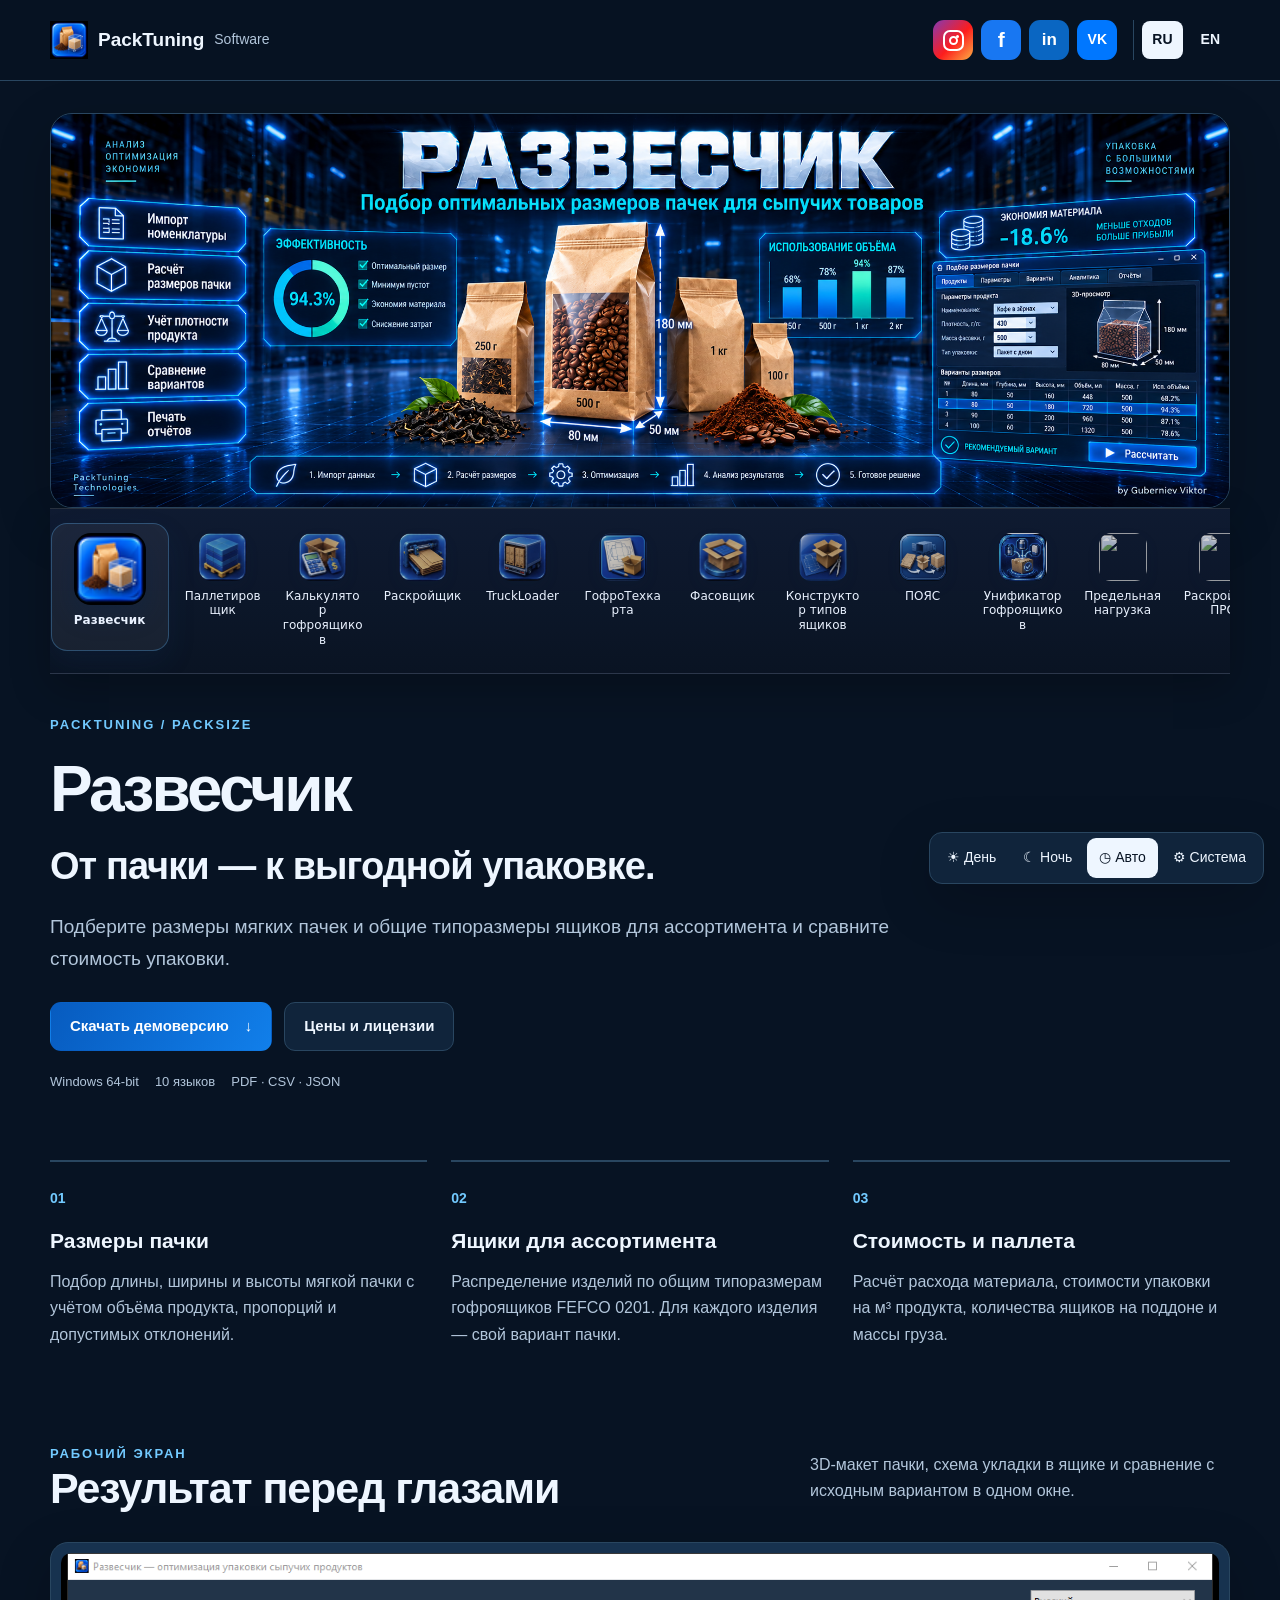
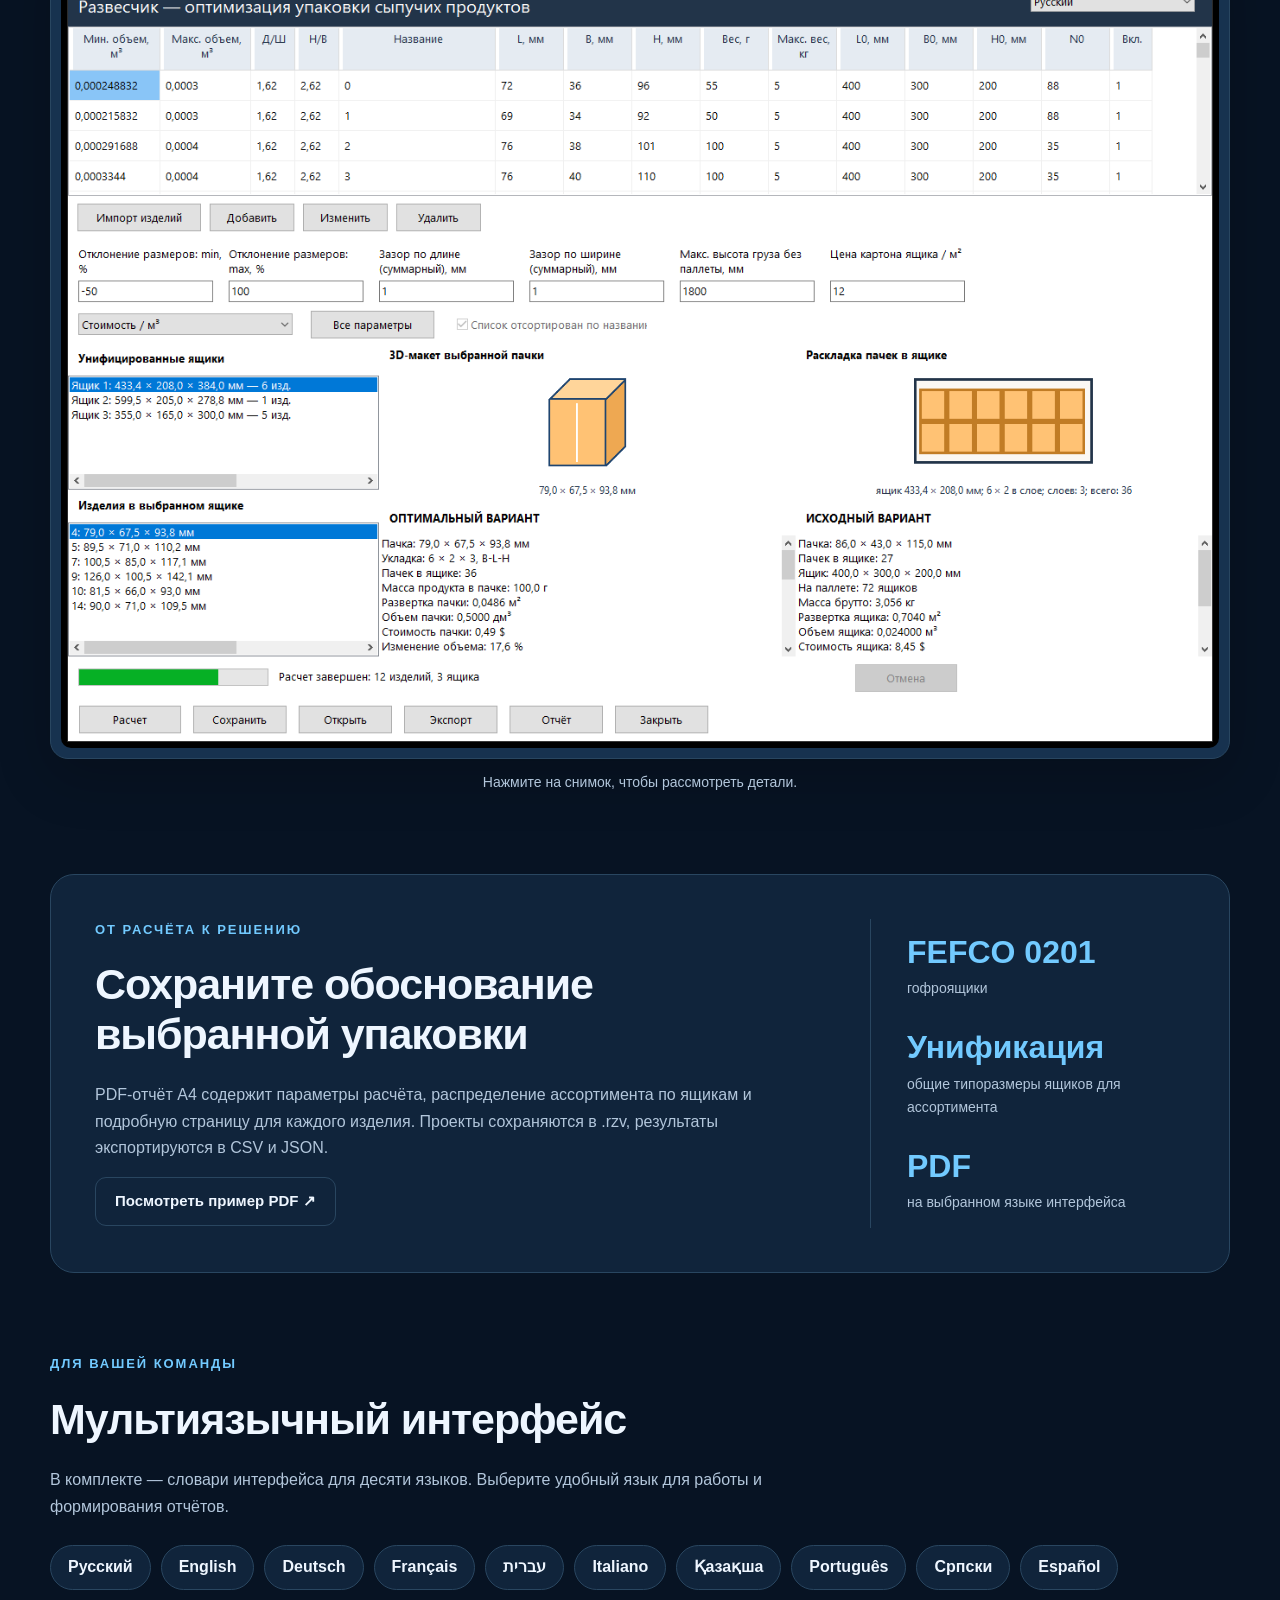
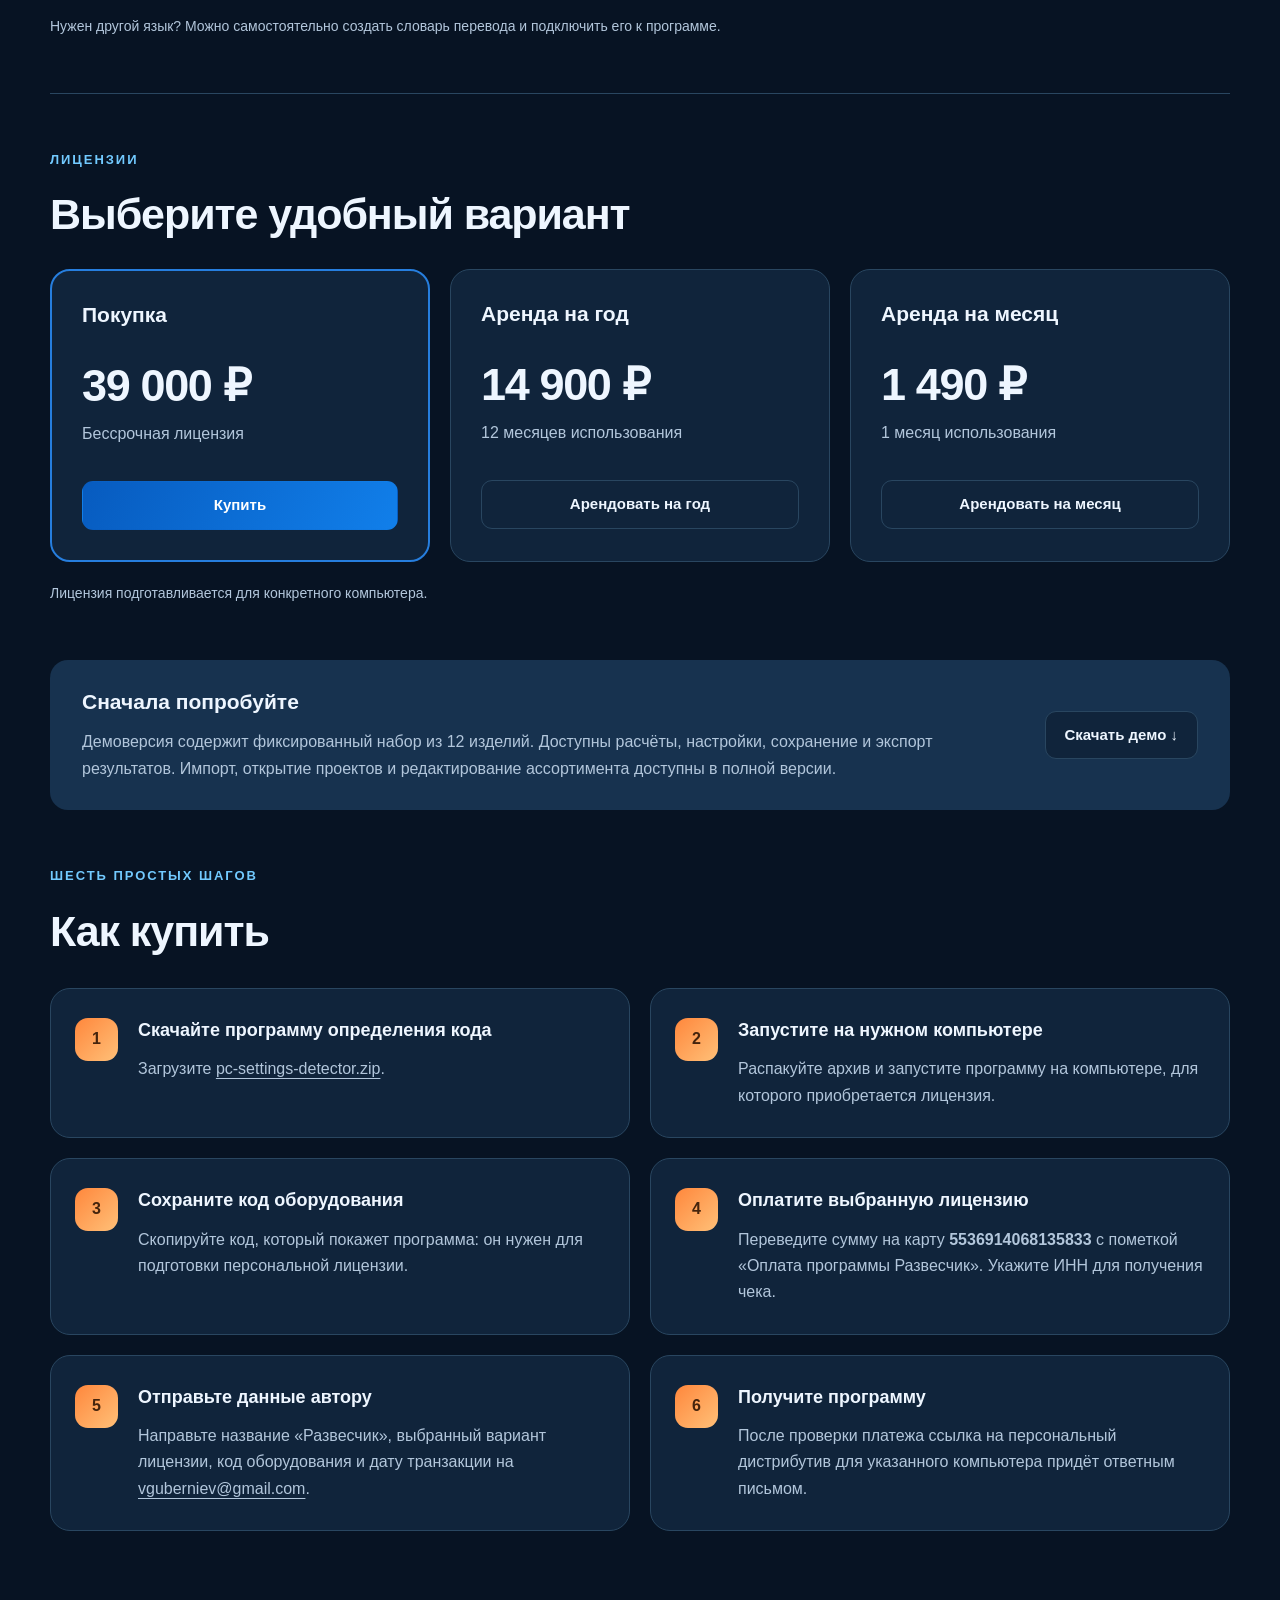
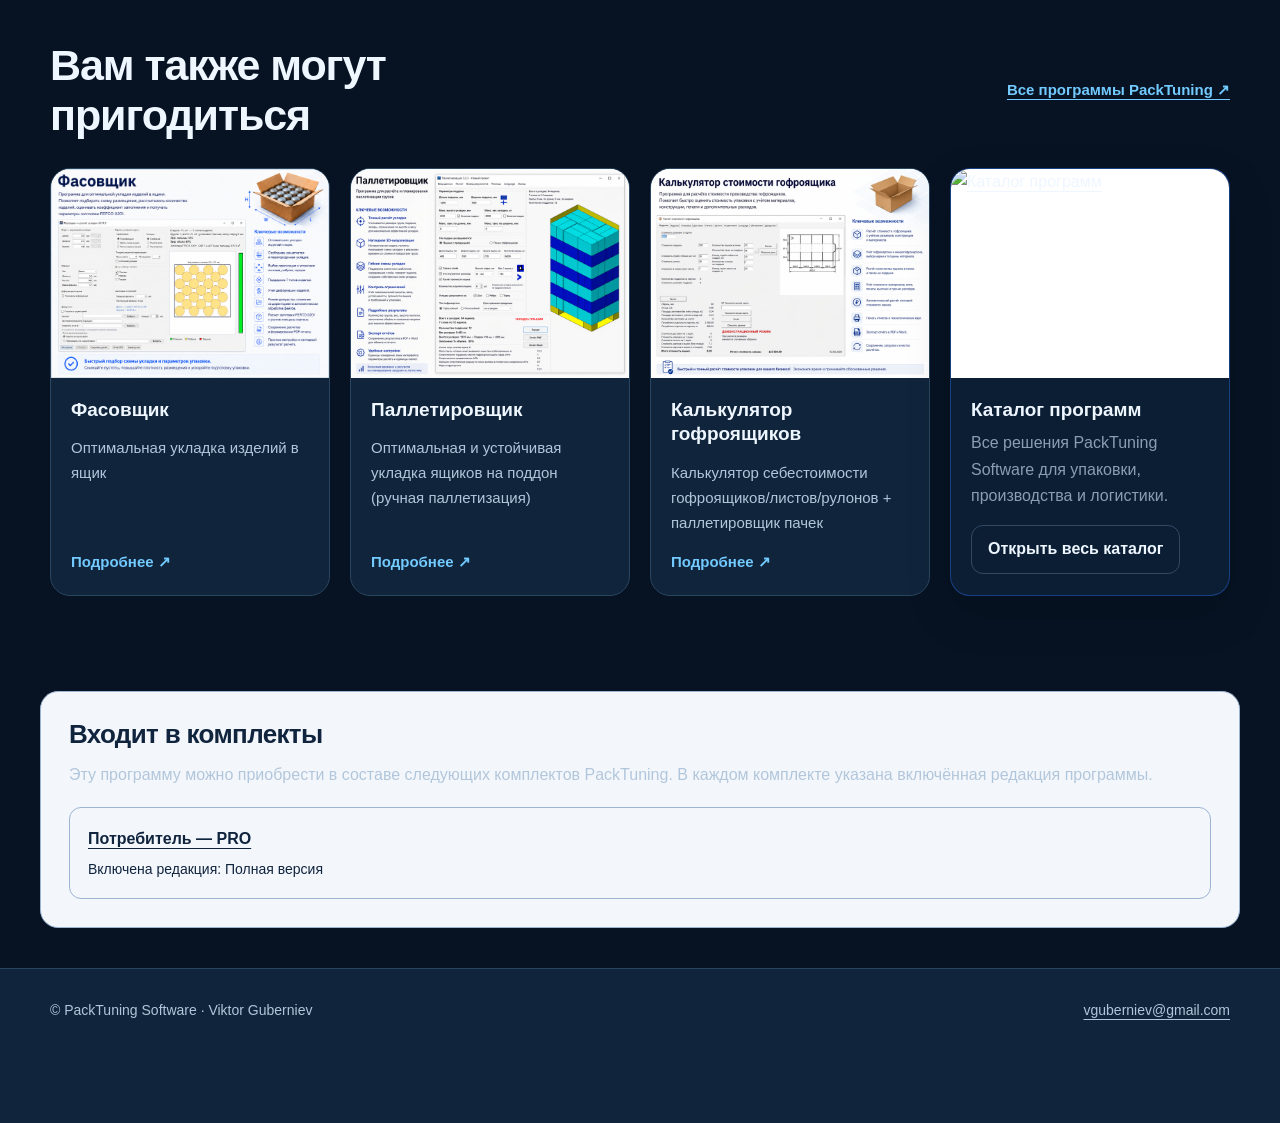
==== commit ec014163: "Add program bundle membership after pricing at page end" ====
--- a/index.html
+++ b/index.html
@@ -21,6 +21,20 @@
         <a class="smart-related-link" href="https://governorv.github.io/#ru" target="_blank" rel="noopener">Открыть весь каталог</a>
       </div>
     </article></div></section>
-</main><footer><div class="container"><span>© PackTuning Software · Viktor Guberniev</span><a href="mailto:vguberniev@gmail.com">vguberniev@gmail.com</a></div></footer>
+</main><style>
+.pt-bundles{box-sizing:border-box;max-width:1200px;margin:40px auto;padding:28px;border:1px solid #9bb4d4;border-radius:18px;background:var(--card,#f3f7fc);color:var(--text,#10243e)}
+.pt-bundles h2{margin:0 0 12px;font-size:26px}.pt-bundles p{line-height:1.6}
+.pt-bundle-list{display:grid;grid-template-columns:repeat(auto-fit,minmax(230px,1fr));gap:14px;list-style:none;padding:0;margin:20px 0 0}
+.pt-bundle-list li{padding:18px;border:1px solid #9bb4d4;border-radius:12px;line-height:1.6}
+.pt-bundle-list a{color:inherit;text-decoration:underline;font-weight:700}.pt-bundle-list span{display:block;font-size:14px;margin-top:6px}
+.pt-bundles .pt-bundle-en{display:none!important}html[lang^="en"] .pt-bundles .pt-bundle-ru{display:none!important}html[lang^="en"] .pt-bundles .pt-bundle-en{display:block!important}
+@media(max-width:640px){.pt-bundles{margin:28px 12px;padding:20px}.pt-bundle-list{grid-template-columns:1fr}}
+</style>
+<section class="pt-bundles" id="included-bundles">
+<div lang="ru"><h2>Входит в комплекты</h2><p>Эту программу можно приобрести в составе следующих комплектов PackTuning. В каждом комплекте указана включённая редакция программы.</p><ul class="pt-bundle-list">
+<li><a href="https://governorv.github.io/?lang=ru#bundle-consumer-pro">Потребитель — PRO</a><span>Включена редакция: Полная версия</span></li>
+</ul></div>
+</section>
+<footer><div class="container"><span>© PackTuning Software · Viktor Guberniev</span><a href="mailto:vguberniev@gmail.com">vguberniev@gmail.com</a></div></footer>
 <div class="theme-switcher" role="group" aria-label="Цветовая схема"><button type="button" data-mode="day" aria-pressed="false" title="День"><span aria-hidden="true">☀</span> День</button><button type="button" data-mode="night" aria-pressed="false" title="Ночь"><span aria-hidden="true">☾</span> Ночь</button><button type="button" data-mode="auto" aria-pressed="false" title="Авто"><span aria-hidden="true">◷</span> Авто</button><button type="button" data-mode="system" aria-pressed="false" title="Система"><span aria-hidden="true">⚙</span> Система</button></div>
 <dialog aria-label="Снимок программы"><button class="close" aria-label="Закрыть">×</button><img src="assets/screen-ru.png" alt="Рабочий экран Развесчика"></dialog></body></html>
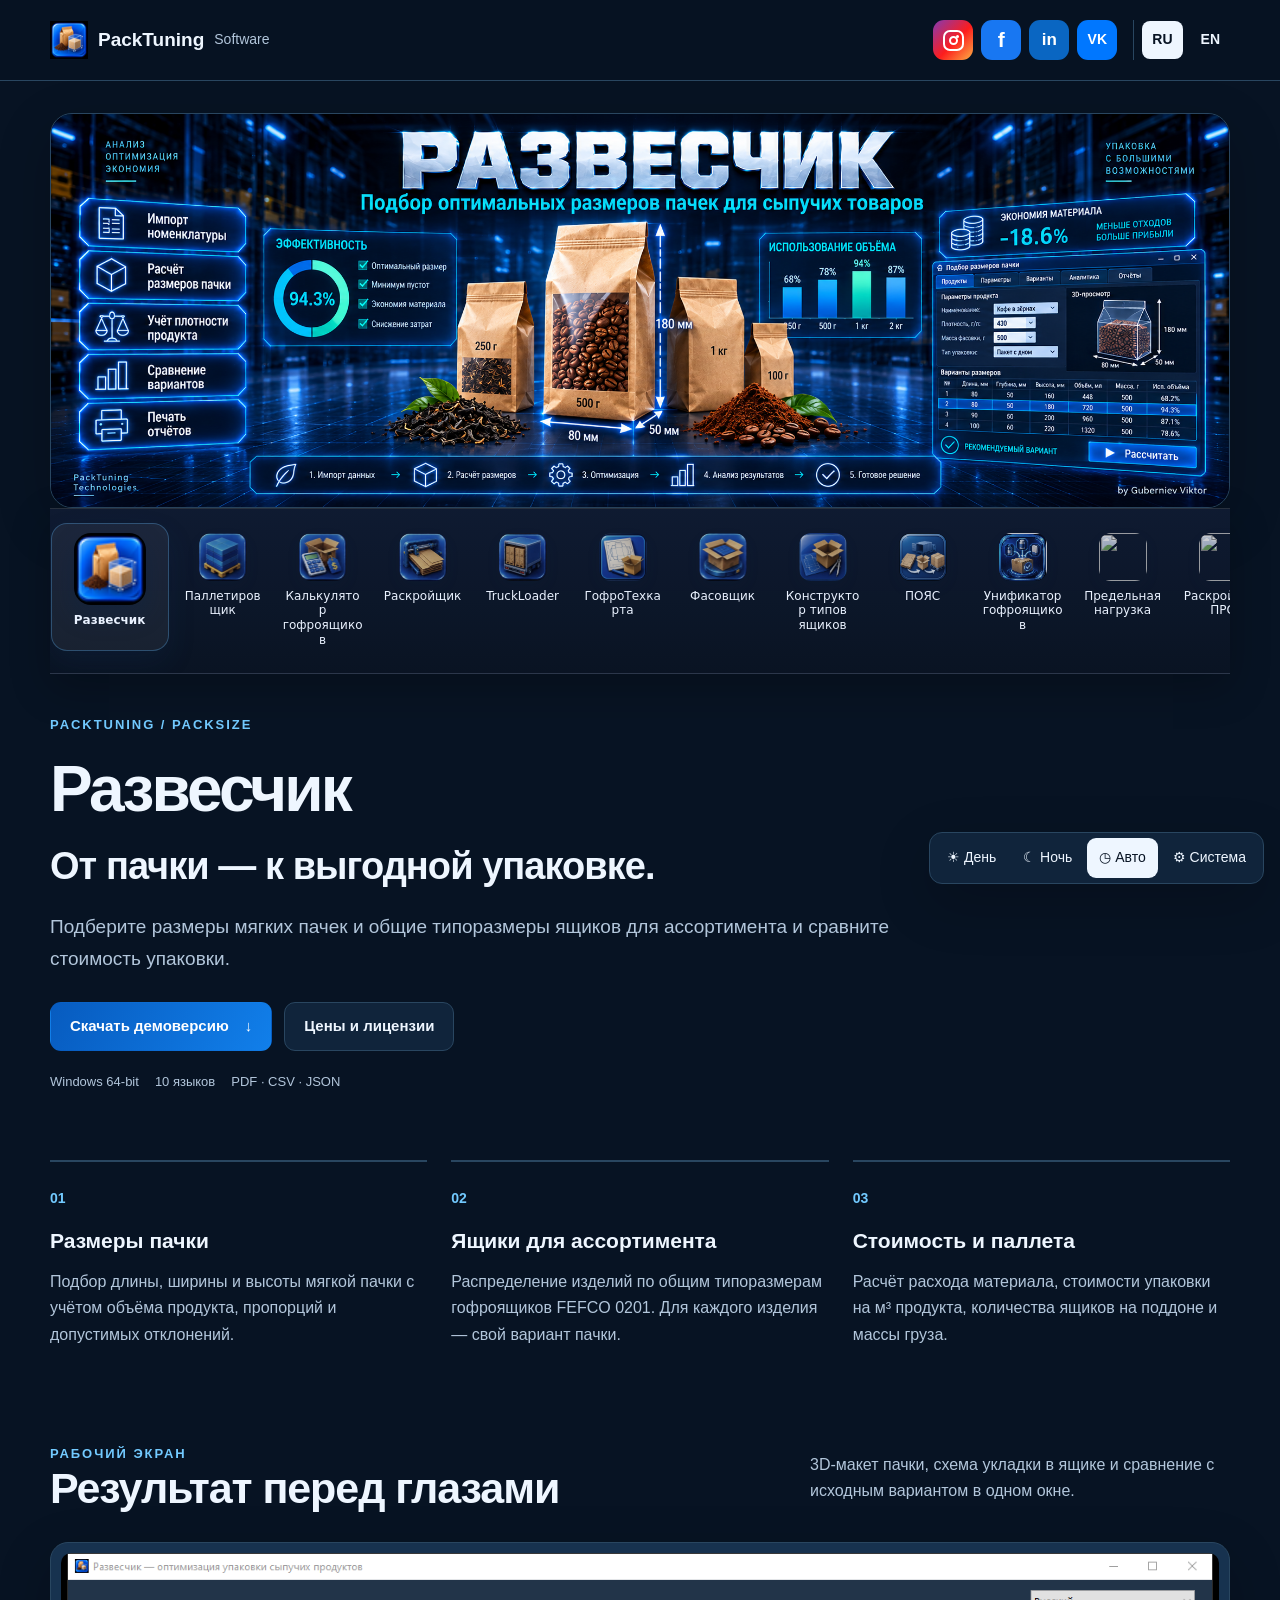
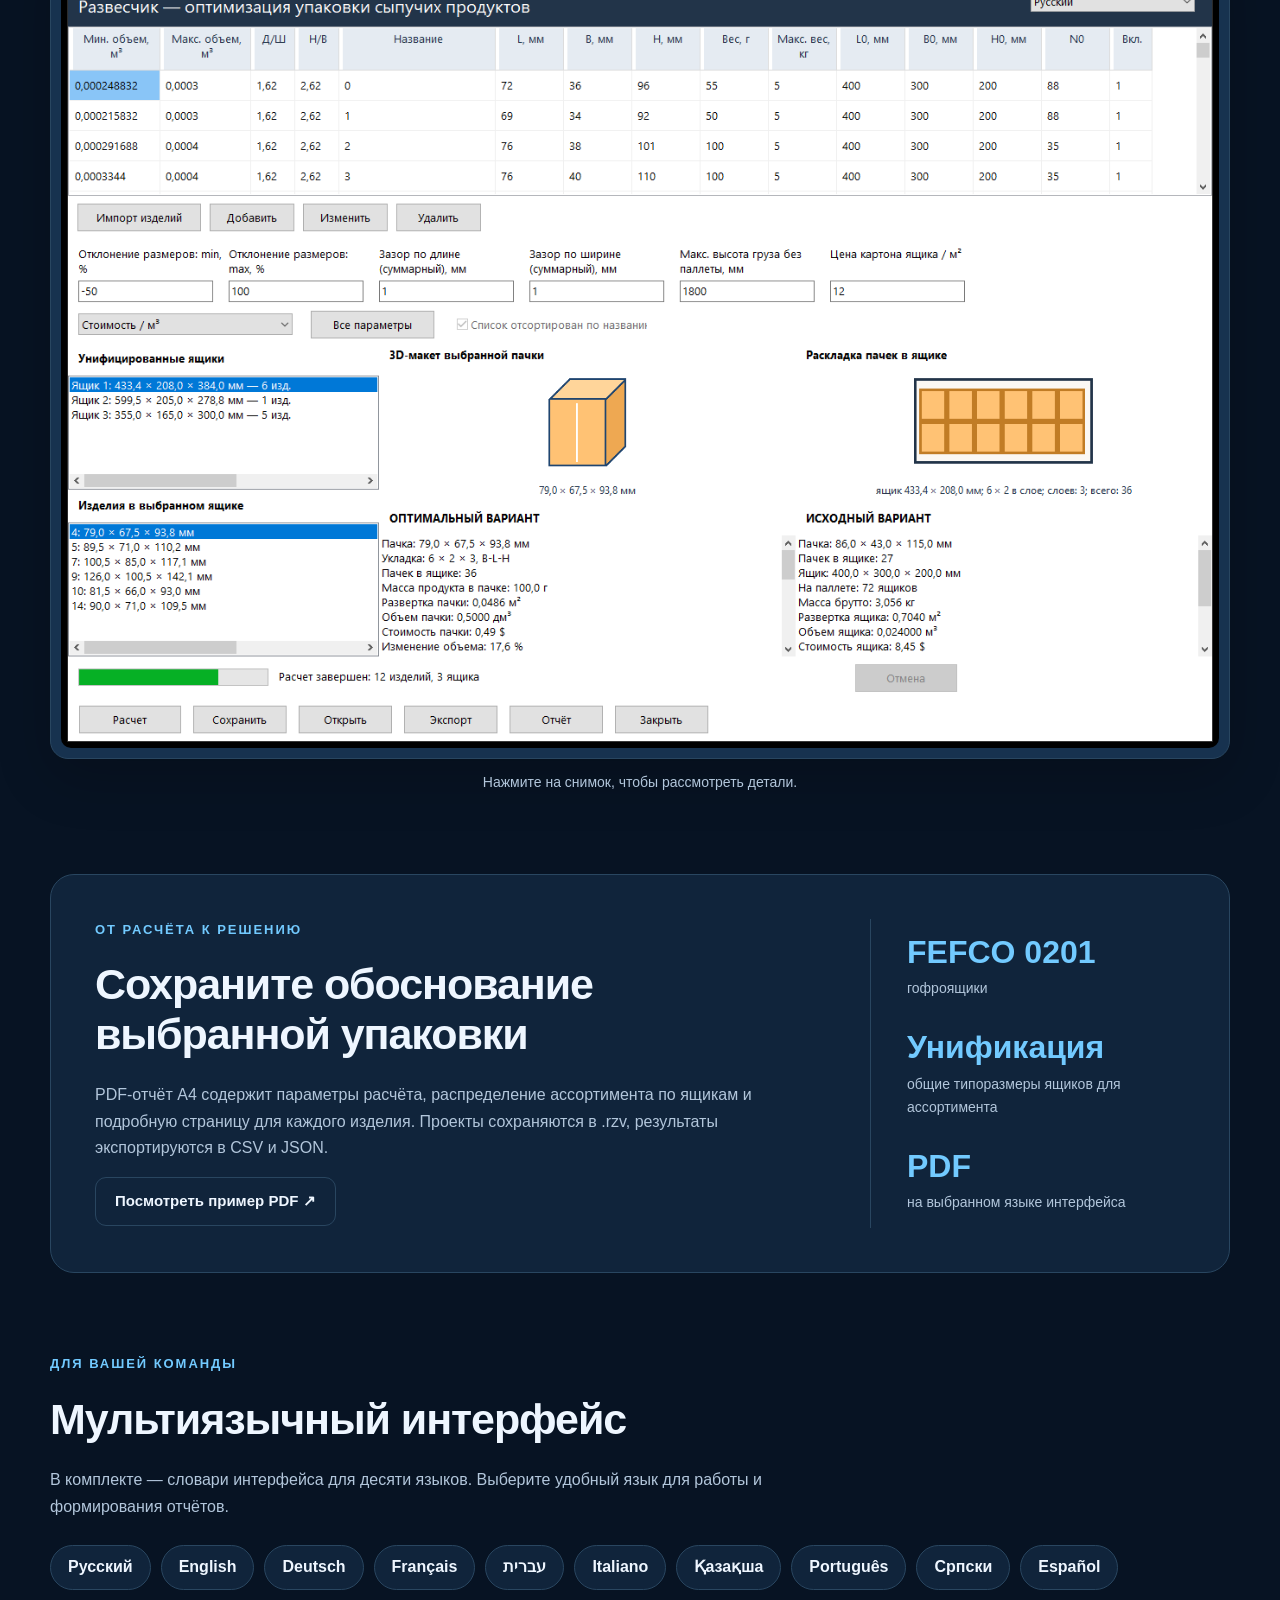
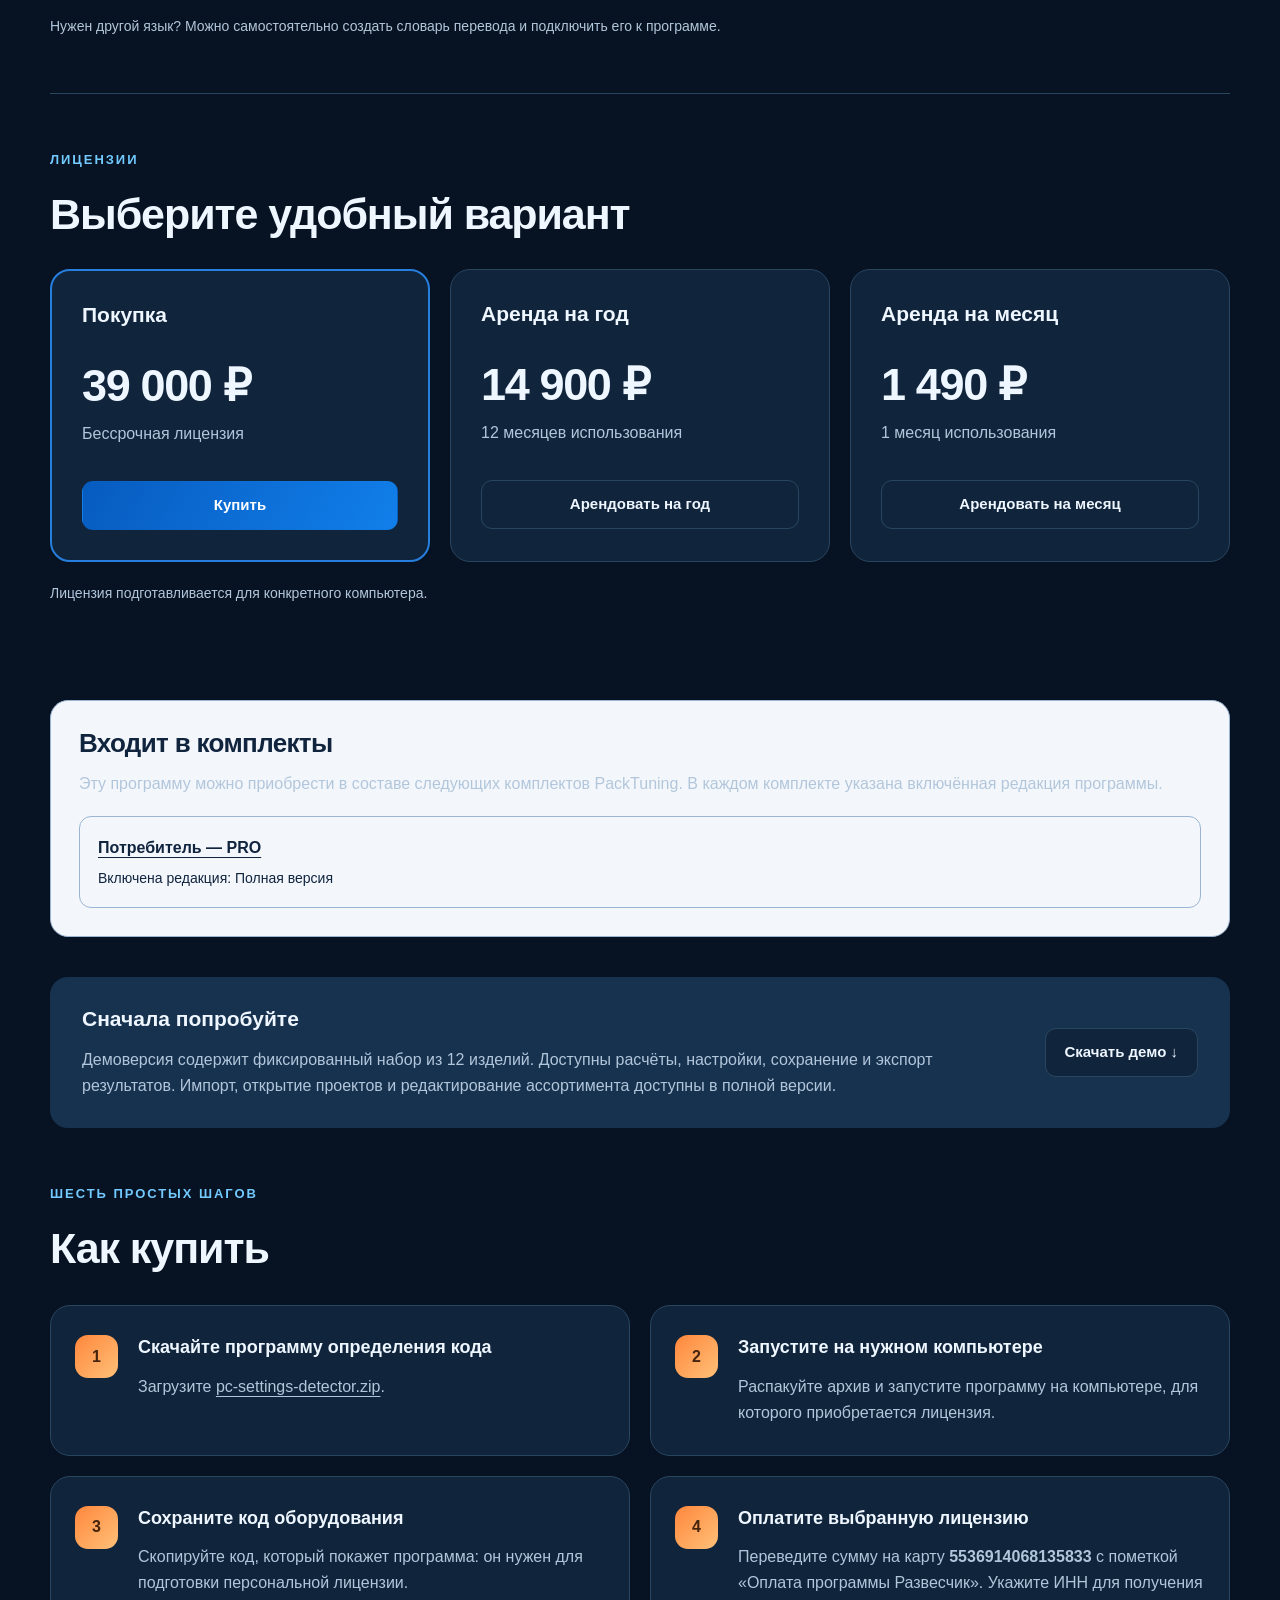
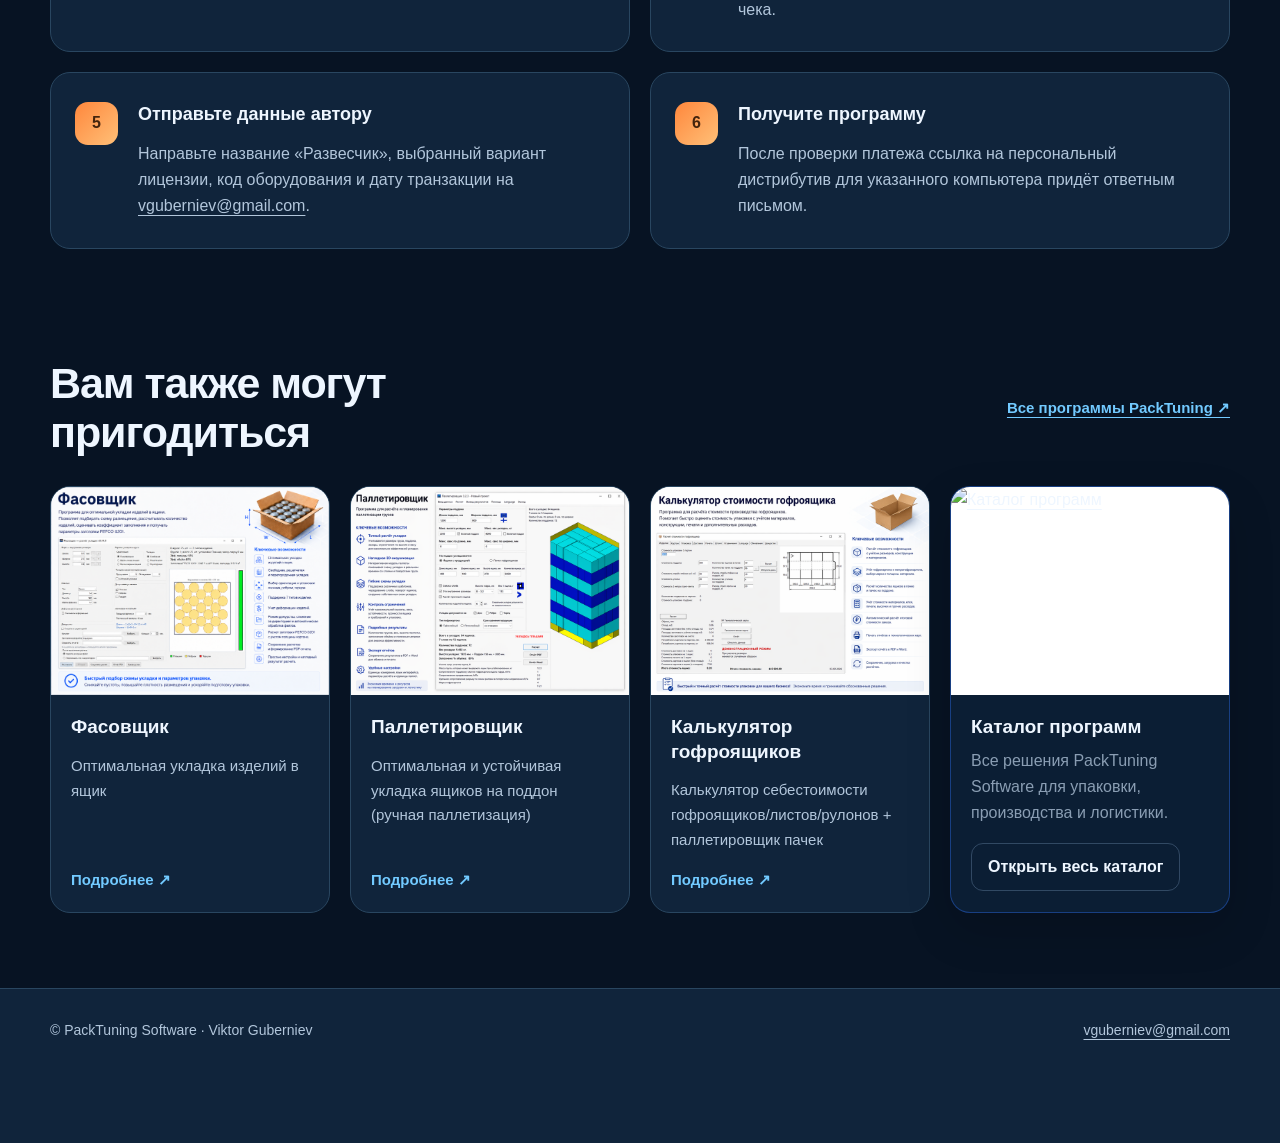
==== commit 1e04560e: "Place bundle membership immediately after pricing sections" ====
--- a/index.html
+++ b/index.html
@@ -11,6 +11,12 @@
 <section class="report-panel"><div><p class="eyebrow">ОТ РАСЧЁТА К РЕШЕНИЮ</p><h2>Сохраните обоснование<br>выбранной упаковки</h2><p>PDF-отчёт A4 содержит параметры расчёта, распределение ассортимента по ящикам и подробную страницу для каждого изделия. Проекты сохраняются в .rzv, результаты экспортируются в CSV и JSON.</p><a class="button" href="downloads/report-ru.pdf" target="_blank" rel="noopener">Посмотреть пример PDF ↗</a></div><div class="report-summary"><b>FEFCO 0201</b><span>гофроящики</span><b>Унификация</b><span>общие типоразмеры ящиков для ассортимента</span><b>PDF</b><span>на выбранном языке интерфейса</span></div></section>
 <section class="section language-panel" id="languages"><p class="eyebrow">ДЛЯ ВАШЕЙ КОМАНДЫ</p><h2>Мультиязычный интерфейс</h2><p>В комплекте — словари интерфейса для десяти языков. Выберите удобный язык для работы и формирования отчётов.</p><div class="language-chips"><span >Русский</span><span >English</span><span >Deutsch</span><span >Français</span><span dir="rtl">עברית</span><span >Italiano</span><span >Қазақша</span><span >Português</span><span >Српски</span><span >Español</span></div><p class="note">Нужен другой язык? Можно самостоятельно создать словарь перевода и подключить его к программе.</p></section>
 <section class="section" id="pricing"><p class="eyebrow">ЛИЦЕНЗИИ</p><h2>Выберите удобный вариант</h2><div class="pricing"><article class="price-card featured"><h3>Покупка</h3><p class="price">39 000 ₽</p><p>Бессрочная лицензия</p><a class="button primary" href="#buy">Купить</a></article><article class="price-card "><h3>Аренда на год</h3><p class="price">14 900 ₽</p><p>12 месяцев использования</p><a class="button " href="#buy">Арендовать на год</a></article><article class="price-card "><h3>Аренда на месяц</h3><p class="price">1 490 ₽</p><p>1 месяц использования</p><a class="button " href="#buy">Арендовать на месяц</a></article></div><p class="note">Лицензия подготавливается для конкретного компьютера.</p></section>
+<section class="pt-bundles" id="included-bundles">
+<div lang="ru"><h2>Входит в комплекты</h2><p>Эту программу можно приобрести в составе следующих комплектов PackTuning. В каждом комплекте указана включённая редакция программы.</p><ul class="pt-bundle-list">
+<li><a href="https://governorv.github.io/?lang=ru#bundle-consumer-pro">Потребитель — PRO</a><span>Включена редакция: Полная версия</span></li>
+</ul></div>
+</section>
+
 <section class="demo-panel"><div><h3>Сначала попробуйте</h3><p>Демоверсия содержит фиксированный набор из 12 изделий. Доступны расчёты, настройки, сохранение и экспорт результатов. Импорт, открытие проектов и редактирование ассортимента доступны в полной версии.</p></div><a class="button" href="https://disk.yandex.ru/d/pUdsboM_iyM7VQ" target="_blank" rel="noopener noreferrer">Скачать демо ↓</a></section>
 <section class="section" id="buy"><p class="eyebrow">ШЕСТЬ ПРОСТЫХ ШАГОВ</p><h2>Как купить</h2><ol class="purchase"><li><h3>Скачайте программу определения кода</h3><p>Загрузите <a href="https://disk.yandex.ru/d/rmziVsloasOaug" target="_blank" rel="noopener noreferrer">pc-settings-detector.zip</a>.</p></li><li><h3>Запустите на нужном компьютере</h3><p>Распакуйте архив и запустите программу на компьютере, для которого приобретается лицензия.</p></li><li><h3>Сохраните код оборудования</h3><p>Скопируйте код, который покажет программа: он нужен для подготовки персональной лицензии.</p></li><li><h3>Оплатите выбранную лицензию</h3><p>Переведите сумму на карту <b class="card-number">5536914068135833</b> с пометкой «Оплата программы Развесчик». Укажите ИНН для получения чека.</p></li><li><h3>Отправьте данные автору</h3><p>Направьте название «Развесчик», выбранный вариант лицензии, код оборудования и дату транзакции на <a href="mailto:vguberniev@gmail.com?subject=Развесчик">vguberniev@gmail.com</a>.</p></li><li><h3>Получите программу</h3><p>После проверки платежа ссылка на персональный дистрибутив для указанного компьютера придёт ответным письмом.</p></li></ol></section>
 <section class="section" id="related"><div class="section-heading"><h2>Вам также могут<br>пригодиться</h2><a class="text-link" href="https://governorv.github.io/?lang=ru">Все программы PackTuning ↗</a></div><div class="related"><a class="related-card" href="https://governorv.github.io/OptPacker/?lang=ru"><img src="assets/fasovshik_banner.png" alt="Фасовщик" loading="lazy"><div class="related-body"><h3>Фасовщик</h3><p>Оптимальная укладка изделий в ящик</p><span class="text-link">Подробнее ↗</span></div></a><a class="related-card" href="https://governorv.github.io/BoxPalletizer/#ru"><img src="assets/palletizer_banner.png" alt="Паллетировщик" loading="lazy"><div class="related-body"><h3>Паллетировщик</h3><p>Оптимальная и устойчивая укладка ящиков на поддон (ручная паллетизация)</p><span class="text-link">Подробнее ↗</span></div></a><a class="related-card" href="https://governorv.github.io/BoxPriceCalculator/#ru"><img src="assets/boxprice_banner.png" alt="Калькулятор гофроящиков" loading="lazy"><div class="related-body"><h3>Калькулятор гофроящиков</h3><p>Калькулятор себестоимости гофроящиков/листов/рулонов + паллетировщик пачек</p><span class="text-link">Подробнее ↗</span></div></a><article class="smart-related-card smart-catalog-card">
@@ -30,11 +36,7 @@
 .pt-bundles .pt-bundle-en{display:none!important}html[lang^="en"] .pt-bundles .pt-bundle-ru{display:none!important}html[lang^="en"] .pt-bundles .pt-bundle-en{display:block!important}
 @media(max-width:640px){.pt-bundles{margin:28px 12px;padding:20px}.pt-bundle-list{grid-template-columns:1fr}}
 </style>
-<section class="pt-bundles" id="included-bundles">
-<div lang="ru"><h2>Входит в комплекты</h2><p>Эту программу можно приобрести в составе следующих комплектов PackTuning. В каждом комплекте указана включённая редакция программы.</p><ul class="pt-bundle-list">
-<li><a href="https://governorv.github.io/?lang=ru#bundle-consumer-pro">Потребитель — PRO</a><span>Включена редакция: Полная версия</span></li>
-</ul></div>
-</section>
+
 <footer><div class="container"><span>© PackTuning Software · Viktor Guberniev</span><a href="mailto:vguberniev@gmail.com">vguberniev@gmail.com</a></div></footer>
 <div class="theme-switcher" role="group" aria-label="Цветовая схема"><button type="button" data-mode="day" aria-pressed="false" title="День"><span aria-hidden="true">☀</span> День</button><button type="button" data-mode="night" aria-pressed="false" title="Ночь"><span aria-hidden="true">☾</span> Ночь</button><button type="button" data-mode="auto" aria-pressed="false" title="Авто"><span aria-hidden="true">◷</span> Авто</button><button type="button" data-mode="system" aria-pressed="false" title="Система"><span aria-hidden="true">⚙</span> Система</button></div>
 <dialog aria-label="Снимок программы"><button class="close" aria-label="Закрыть">×</button><img src="assets/screen-ru.png" alt="Рабочий экран Развесчика"></dialog></body></html>
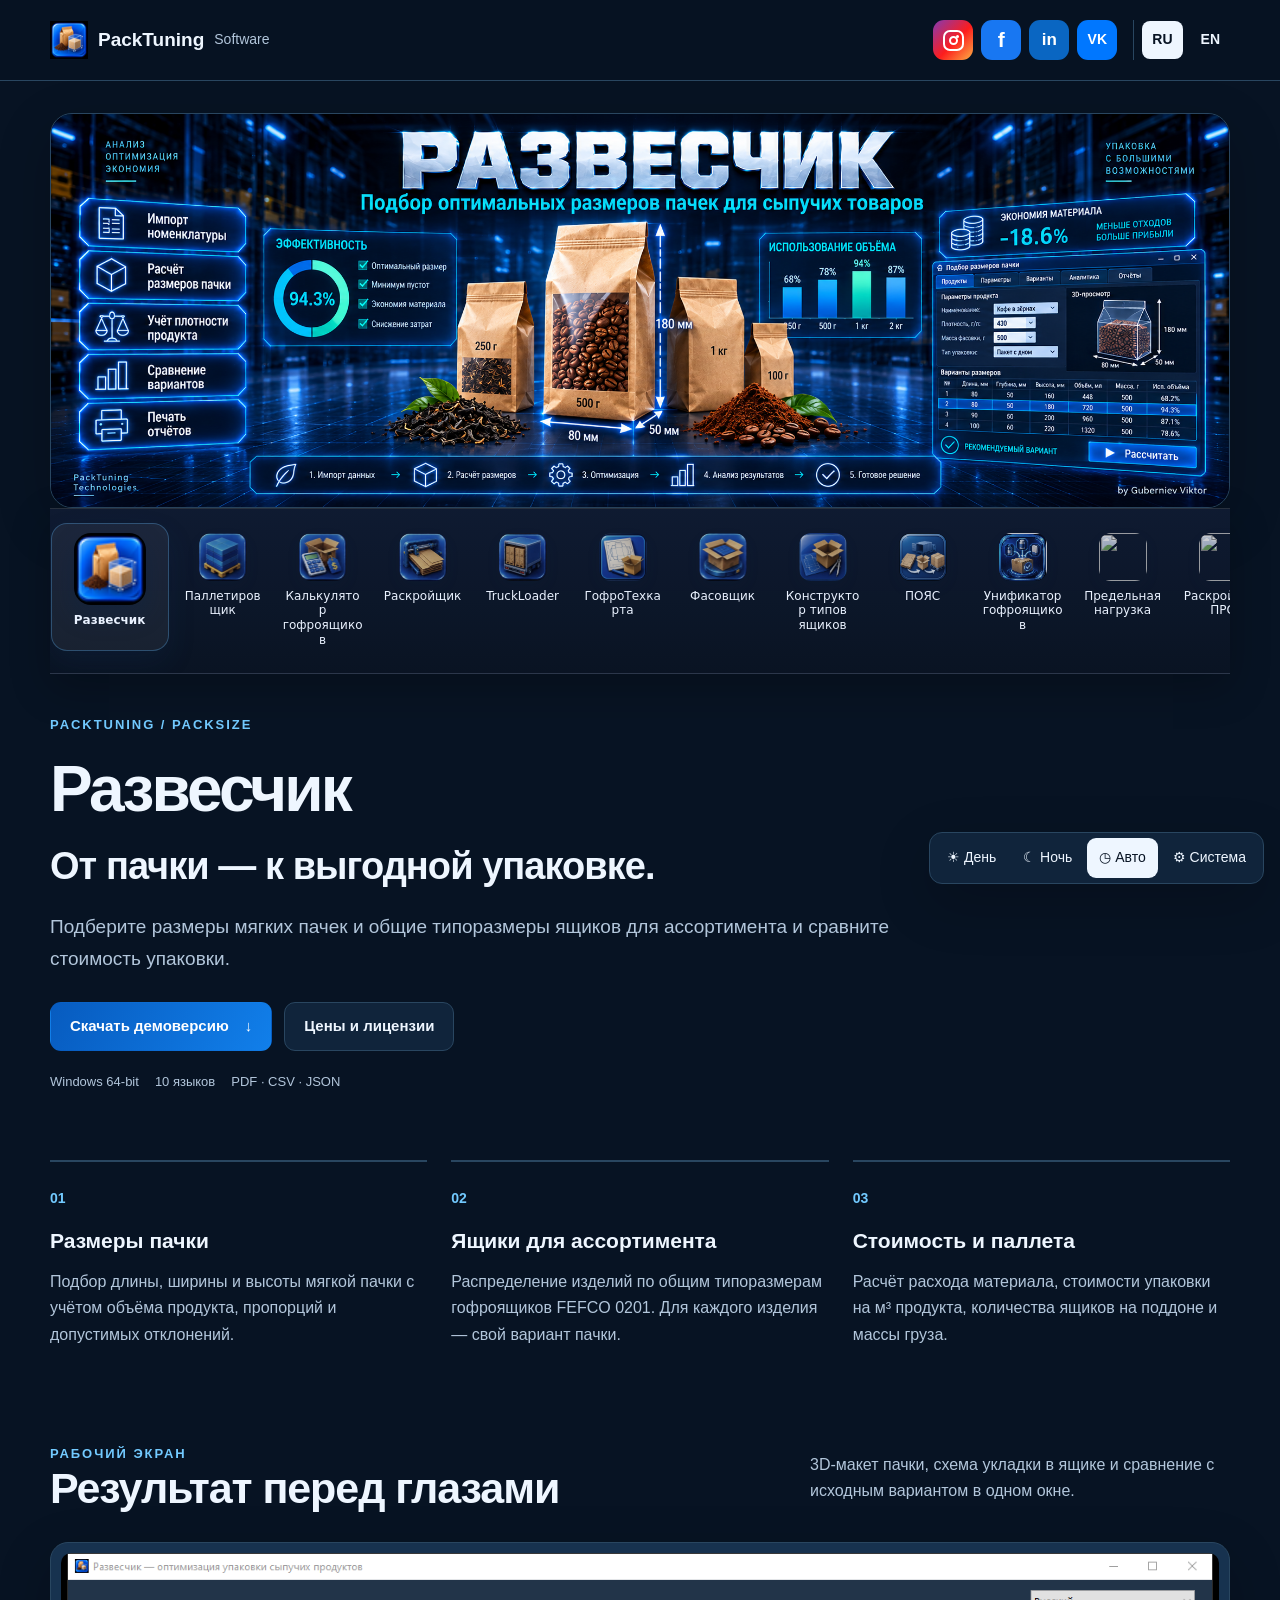
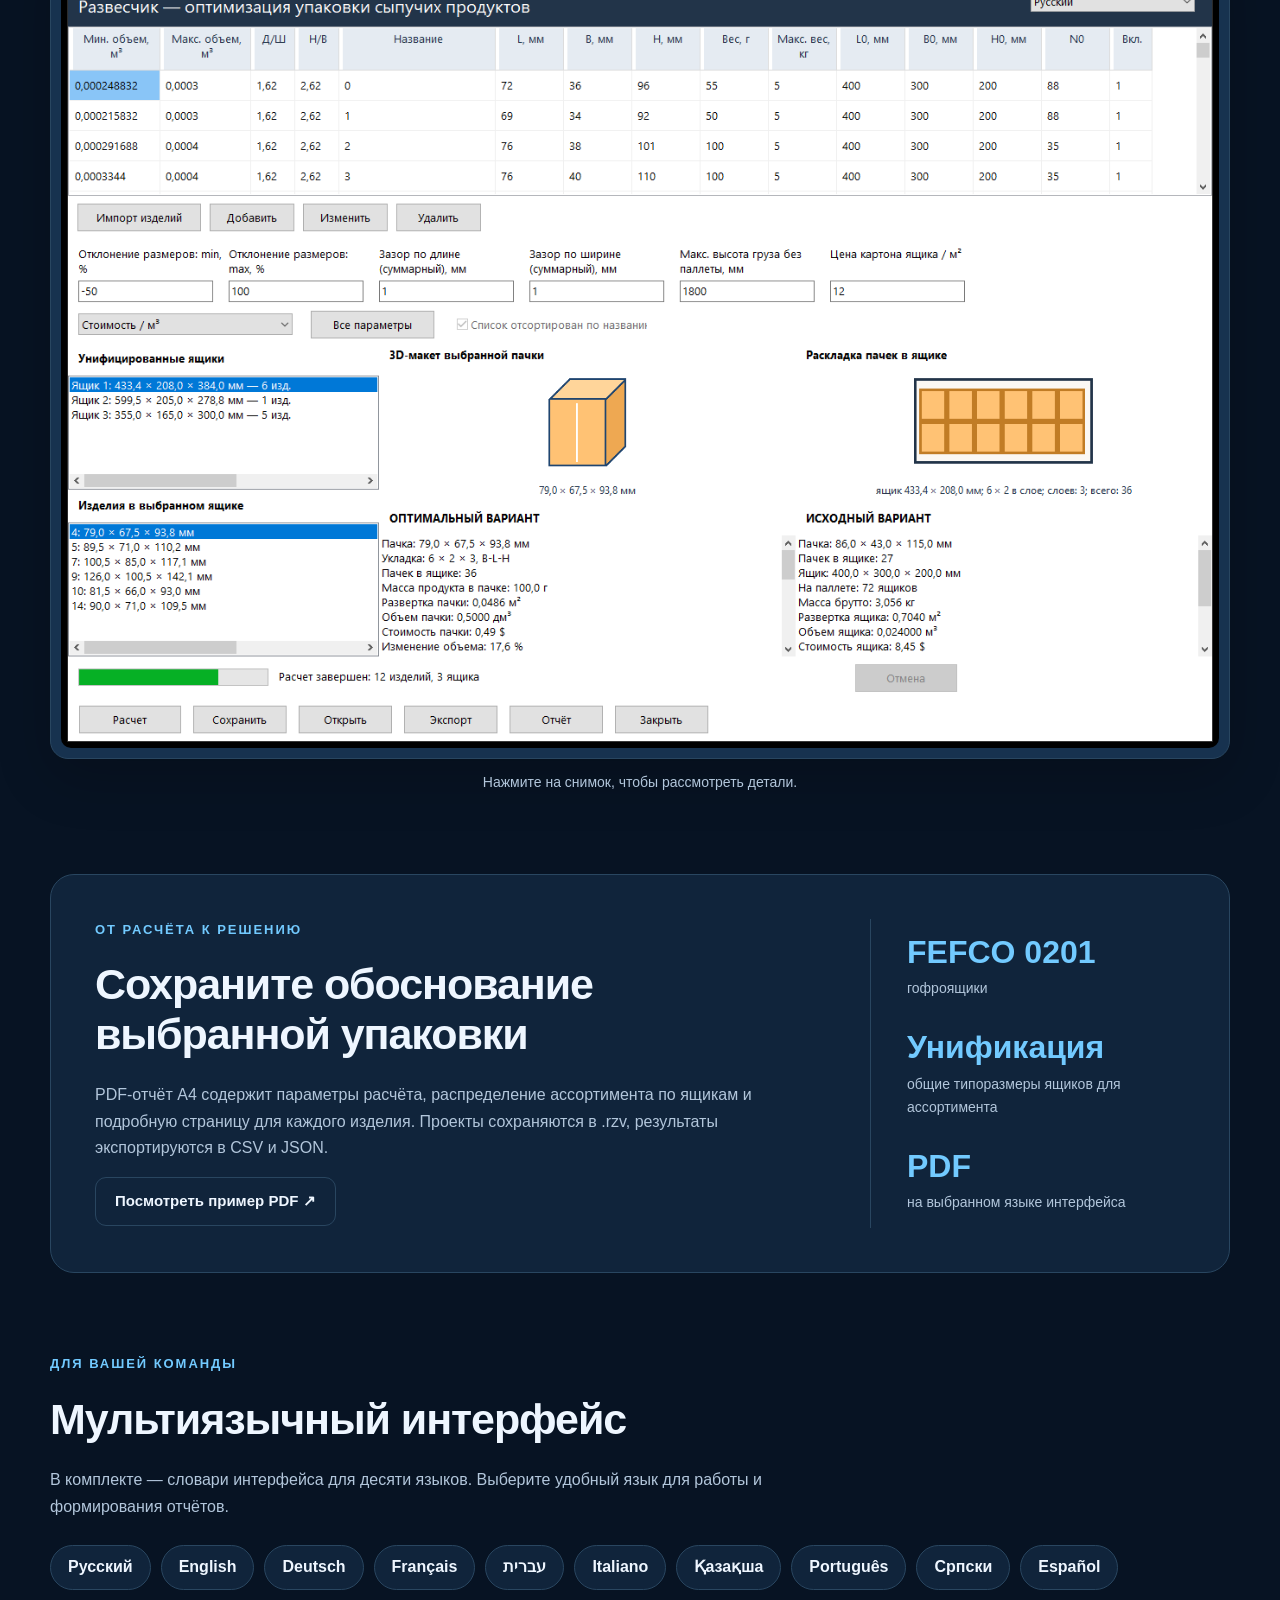
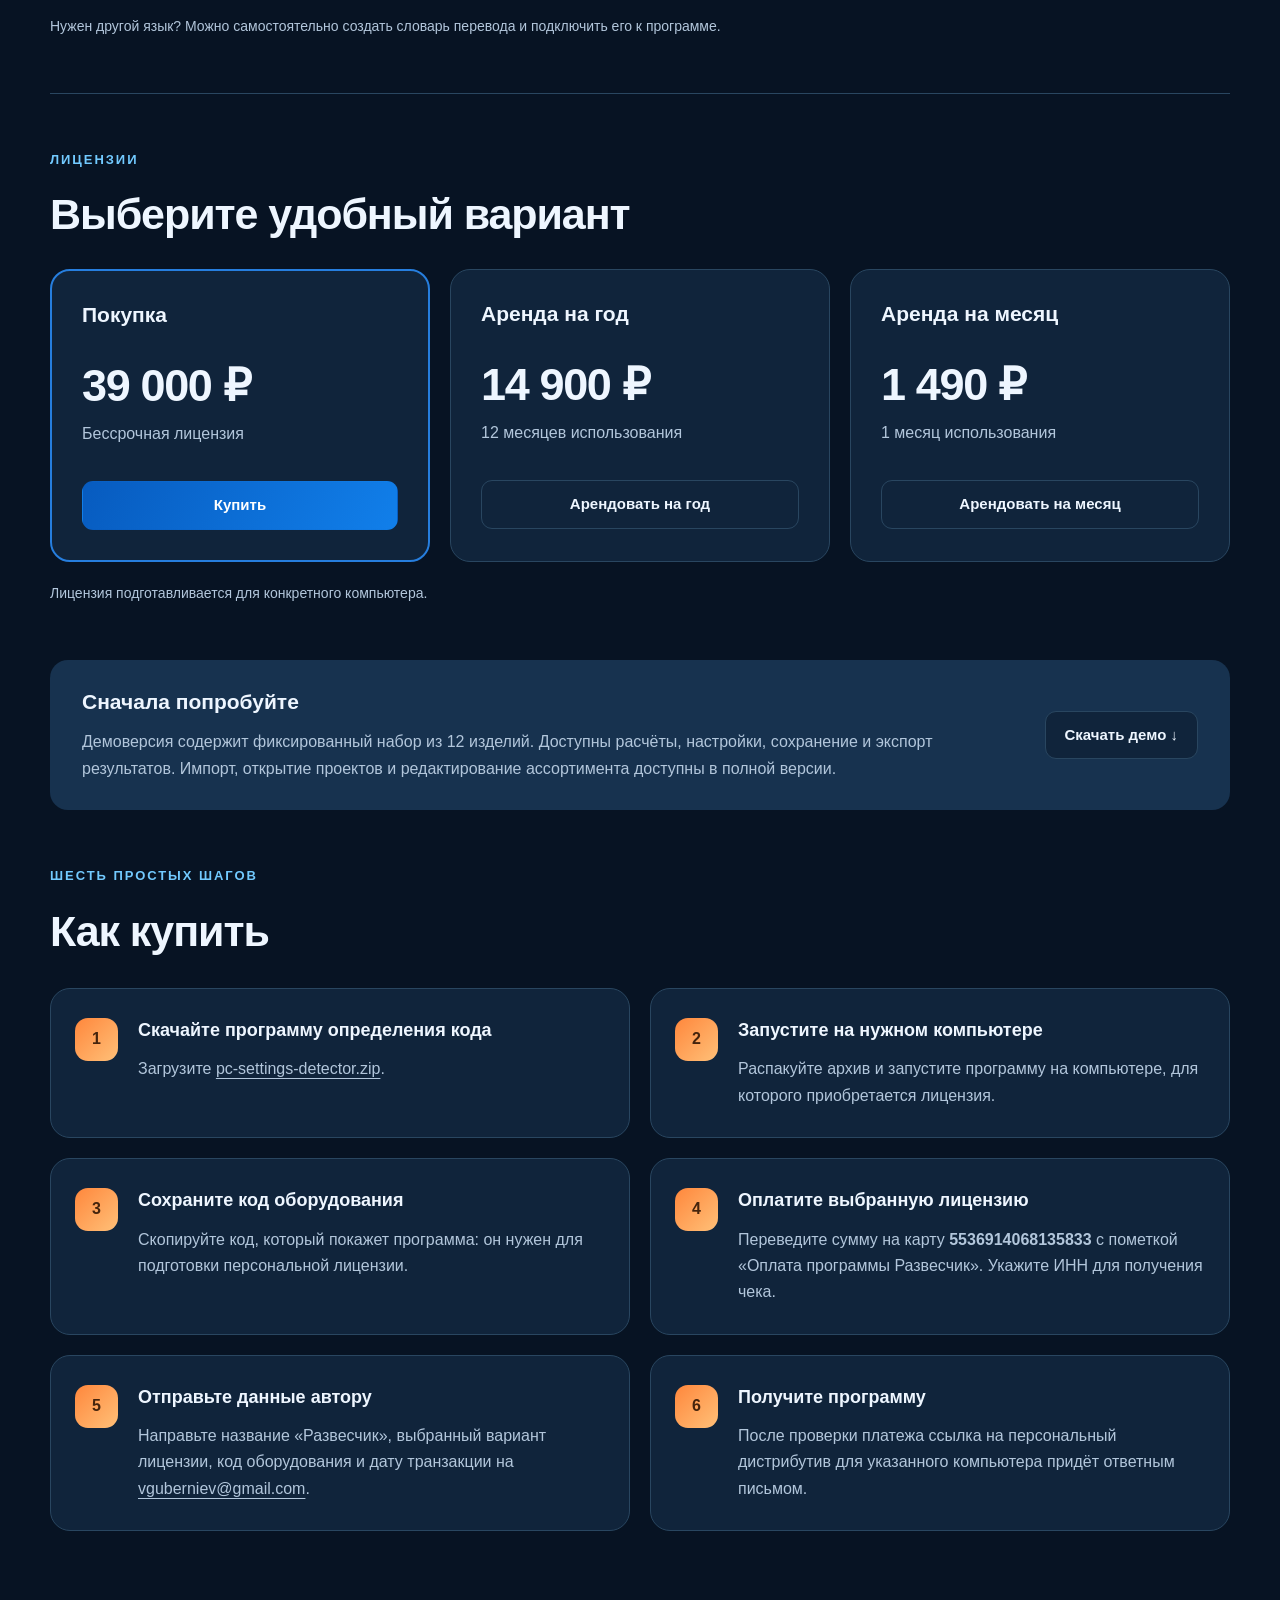
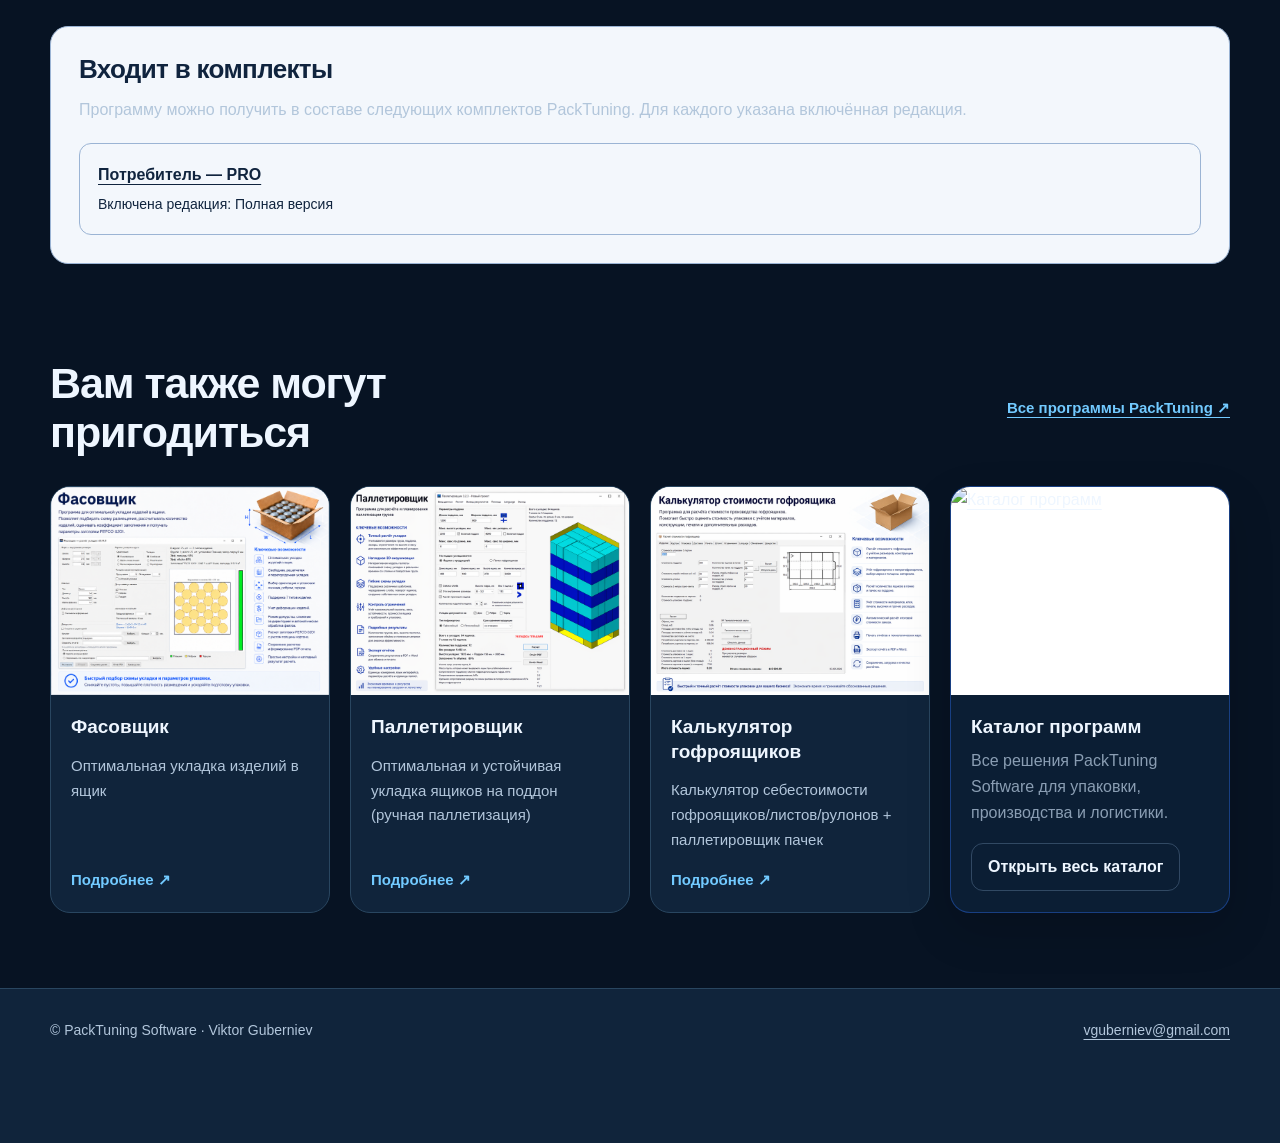
==== commit e5f323a9: "Place bundle membership before related programs and link bundle websites" ====
--- a/index.html
+++ b/index.html
@@ -11,14 +11,12 @@
 <section class="report-panel"><div><p class="eyebrow">ОТ РАСЧЁТА К РЕШЕНИЮ</p><h2>Сохраните обоснование<br>выбранной упаковки</h2><p>PDF-отчёт A4 содержит параметры расчёта, распределение ассортимента по ящикам и подробную страницу для каждого изделия. Проекты сохраняются в .rzv, результаты экспортируются в CSV и JSON.</p><a class="button" href="downloads/report-ru.pdf" target="_blank" rel="noopener">Посмотреть пример PDF ↗</a></div><div class="report-summary"><b>FEFCO 0201</b><span>гофроящики</span><b>Унификация</b><span>общие типоразмеры ящиков для ассортимента</span><b>PDF</b><span>на выбранном языке интерфейса</span></div></section>
 <section class="section language-panel" id="languages"><p class="eyebrow">ДЛЯ ВАШЕЙ КОМАНДЫ</p><h2>Мультиязычный интерфейс</h2><p>В комплекте — словари интерфейса для десяти языков. Выберите удобный язык для работы и формирования отчётов.</p><div class="language-chips"><span >Русский</span><span >English</span><span >Deutsch</span><span >Français</span><span dir="rtl">עברית</span><span >Italiano</span><span >Қазақша</span><span >Português</span><span >Српски</span><span >Español</span></div><p class="note">Нужен другой язык? Можно самостоятельно создать словарь перевода и подключить его к программе.</p></section>
 <section class="section" id="pricing"><p class="eyebrow">ЛИЦЕНЗИИ</p><h2>Выберите удобный вариант</h2><div class="pricing"><article class="price-card featured"><h3>Покупка</h3><p class="price">39 000 ₽</p><p>Бессрочная лицензия</p><a class="button primary" href="#buy">Купить</a></article><article class="price-card "><h3>Аренда на год</h3><p class="price">14 900 ₽</p><p>12 месяцев использования</p><a class="button " href="#buy">Арендовать на год</a></article><article class="price-card "><h3>Аренда на месяц</h3><p class="price">1 490 ₽</p><p>1 месяц использования</p><a class="button " href="#buy">Арендовать на месяц</a></article></div><p class="note">Лицензия подготавливается для конкретного компьютера.</p></section>
-<section class="pt-bundles" id="included-bundles">
-<div lang="ru"><h2>Входит в комплекты</h2><p>Эту программу можно приобрести в составе следующих комплектов PackTuning. В каждом комплекте указана включённая редакция программы.</p><ul class="pt-bundle-list">
-<li><a href="https://governorv.github.io/?lang=ru#bundle-consumer-pro">Потребитель — PRO</a><span>Включена редакция: Полная версия</span></li>
-</ul></div>
-</section>
-
 <section class="demo-panel"><div><h3>Сначала попробуйте</h3><p>Демоверсия содержит фиксированный набор из 12 изделий. Доступны расчёты, настройки, сохранение и экспорт результатов. Импорт, открытие проектов и редактирование ассортимента доступны в полной версии.</p></div><a class="button" href="https://disk.yandex.ru/d/pUdsboM_iyM7VQ" target="_blank" rel="noopener noreferrer">Скачать демо ↓</a></section>
 <section class="section" id="buy"><p class="eyebrow">ШЕСТЬ ПРОСТЫХ ШАГОВ</p><h2>Как купить</h2><ol class="purchase"><li><h3>Скачайте программу определения кода</h3><p>Загрузите <a href="https://disk.yandex.ru/d/rmziVsloasOaug" target="_blank" rel="noopener noreferrer">pc-settings-detector.zip</a>.</p></li><li><h3>Запустите на нужном компьютере</h3><p>Распакуйте архив и запустите программу на компьютере, для которого приобретается лицензия.</p></li><li><h3>Сохраните код оборудования</h3><p>Скопируйте код, который покажет программа: он нужен для подготовки персональной лицензии.</p></li><li><h3>Оплатите выбранную лицензию</h3><p>Переведите сумму на карту <b class="card-number">5536914068135833</b> с пометкой «Оплата программы Развесчик». Укажите ИНН для получения чека.</p></li><li><h3>Отправьте данные автору</h3><p>Направьте название «Развесчик», выбранный вариант лицензии, код оборудования и дату транзакции на <a href="mailto:vguberniev@gmail.com?subject=Развесчик">vguberniev@gmail.com</a>.</p></li><li><h3>Получите программу</h3><p>После проверки платежа ссылка на персональный дистрибутив для указанного компьютера придёт ответным письмом.</p></li></ol></section>
+<section class="pt-bundles" id="included-bundles">
+<div lang="ru"><h2>Входит в комплекты</h2><p>Программу можно получить в составе следующих комплектов PackTuning. Для каждого указана включённая редакция.</p><ul class="pt-bundle-list"><li><a href="https://governorv.github.io/ConsumerPro/?lang=ru">Потребитель — PRO</a><span>Включена редакция: Полная версия</span></li></ul></div>
+</section>
+
 <section class="section" id="related"><div class="section-heading"><h2>Вам также могут<br>пригодиться</h2><a class="text-link" href="https://governorv.github.io/?lang=ru">Все программы PackTuning ↗</a></div><div class="related"><a class="related-card" href="https://governorv.github.io/OptPacker/?lang=ru"><img src="assets/fasovshik_banner.png" alt="Фасовщик" loading="lazy"><div class="related-body"><h3>Фасовщик</h3><p>Оптимальная укладка изделий в ящик</p><span class="text-link">Подробнее ↗</span></div></a><a class="related-card" href="https://governorv.github.io/BoxPalletizer/#ru"><img src="assets/palletizer_banner.png" alt="Паллетировщик" loading="lazy"><div class="related-body"><h3>Паллетировщик</h3><p>Оптимальная и устойчивая укладка ящиков на поддон (ручная паллетизация)</p><span class="text-link">Подробнее ↗</span></div></a><a class="related-card" href="https://governorv.github.io/BoxPriceCalculator/#ru"><img src="assets/boxprice_banner.png" alt="Калькулятор гофроящиков" loading="lazy"><div class="related-body"><h3>Калькулятор гофроящиков</h3><p>Калькулятор себестоимости гофроящиков/листов/рулонов + паллетировщик пачек</p><span class="text-link">Подробнее ↗</span></div></a><article class="smart-related-card smart-catalog-card">
       <a href="https://governorv.github.io/#ru" target="_blank" rel="noopener"><img src="https://governorv.github.io/catalog_banner.png" alt="Каталог программ" loading="lazy"></a>
       <div class="smart-related-body">
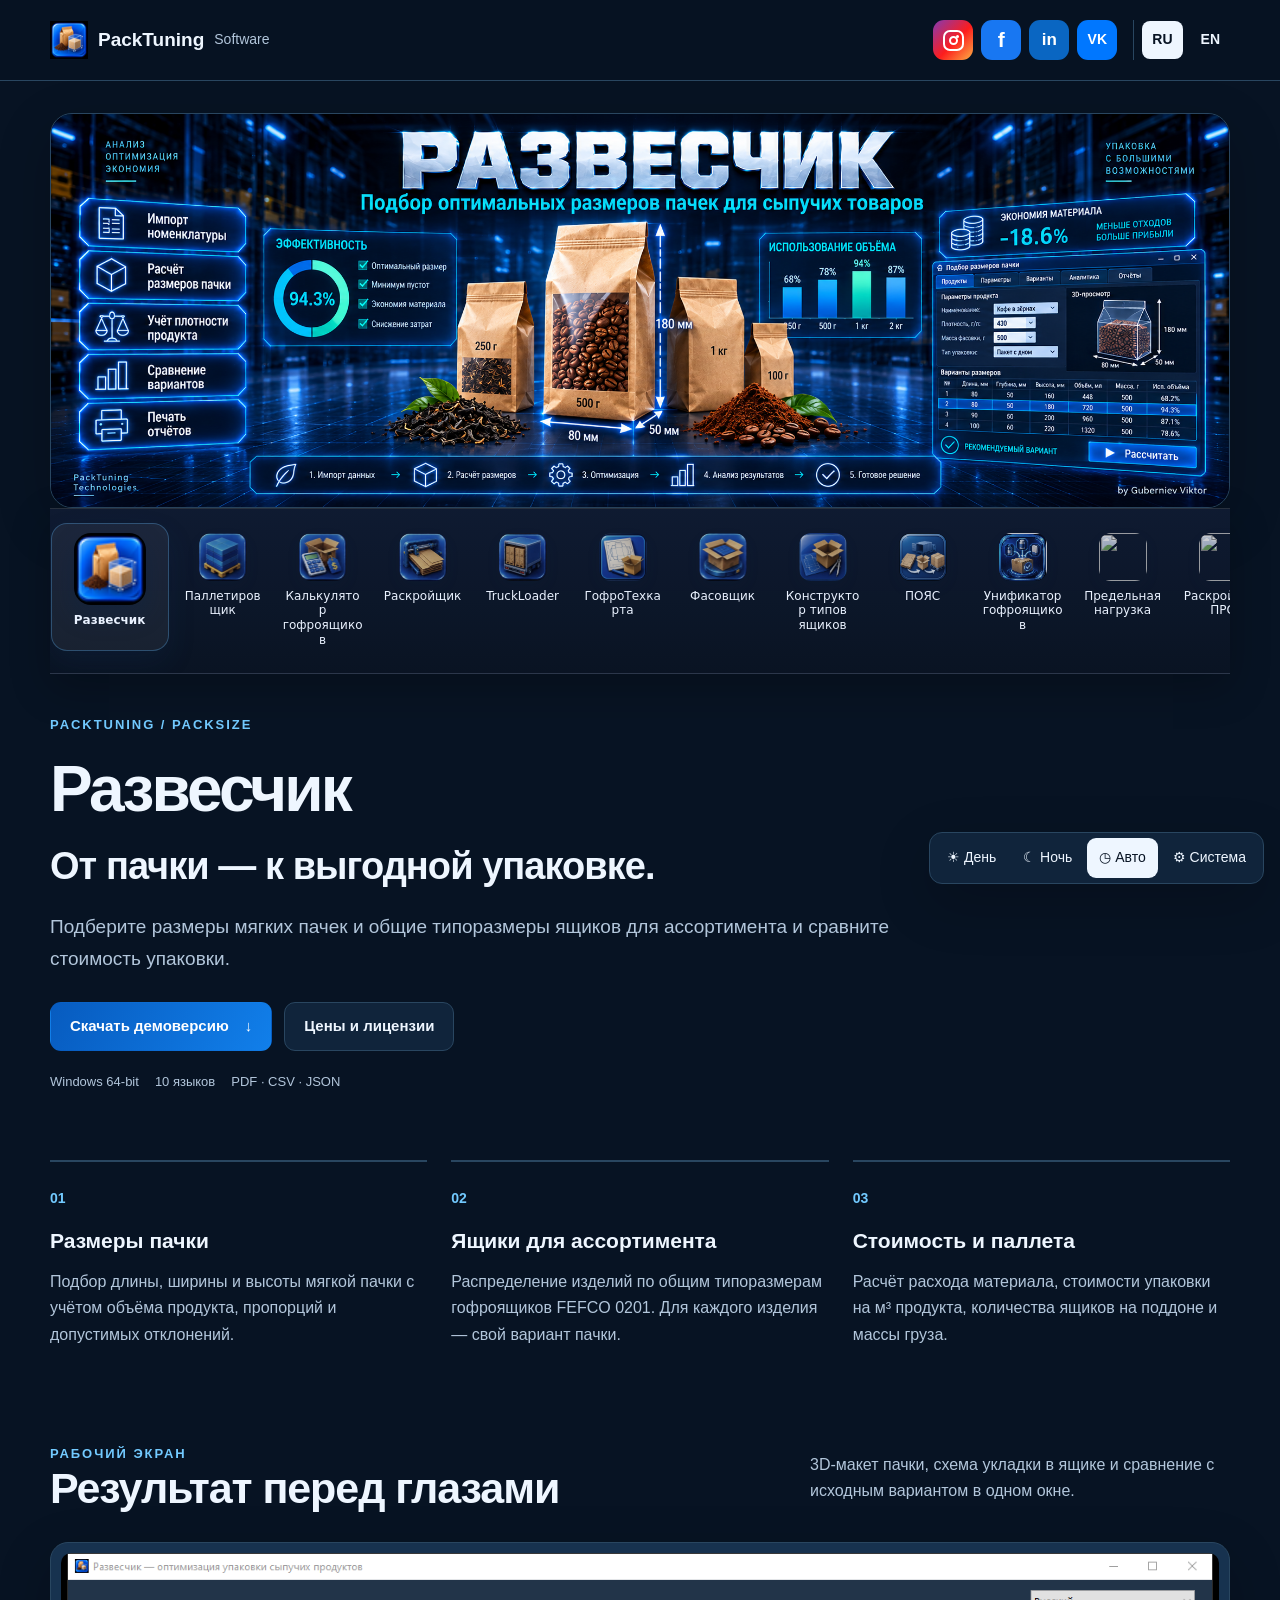
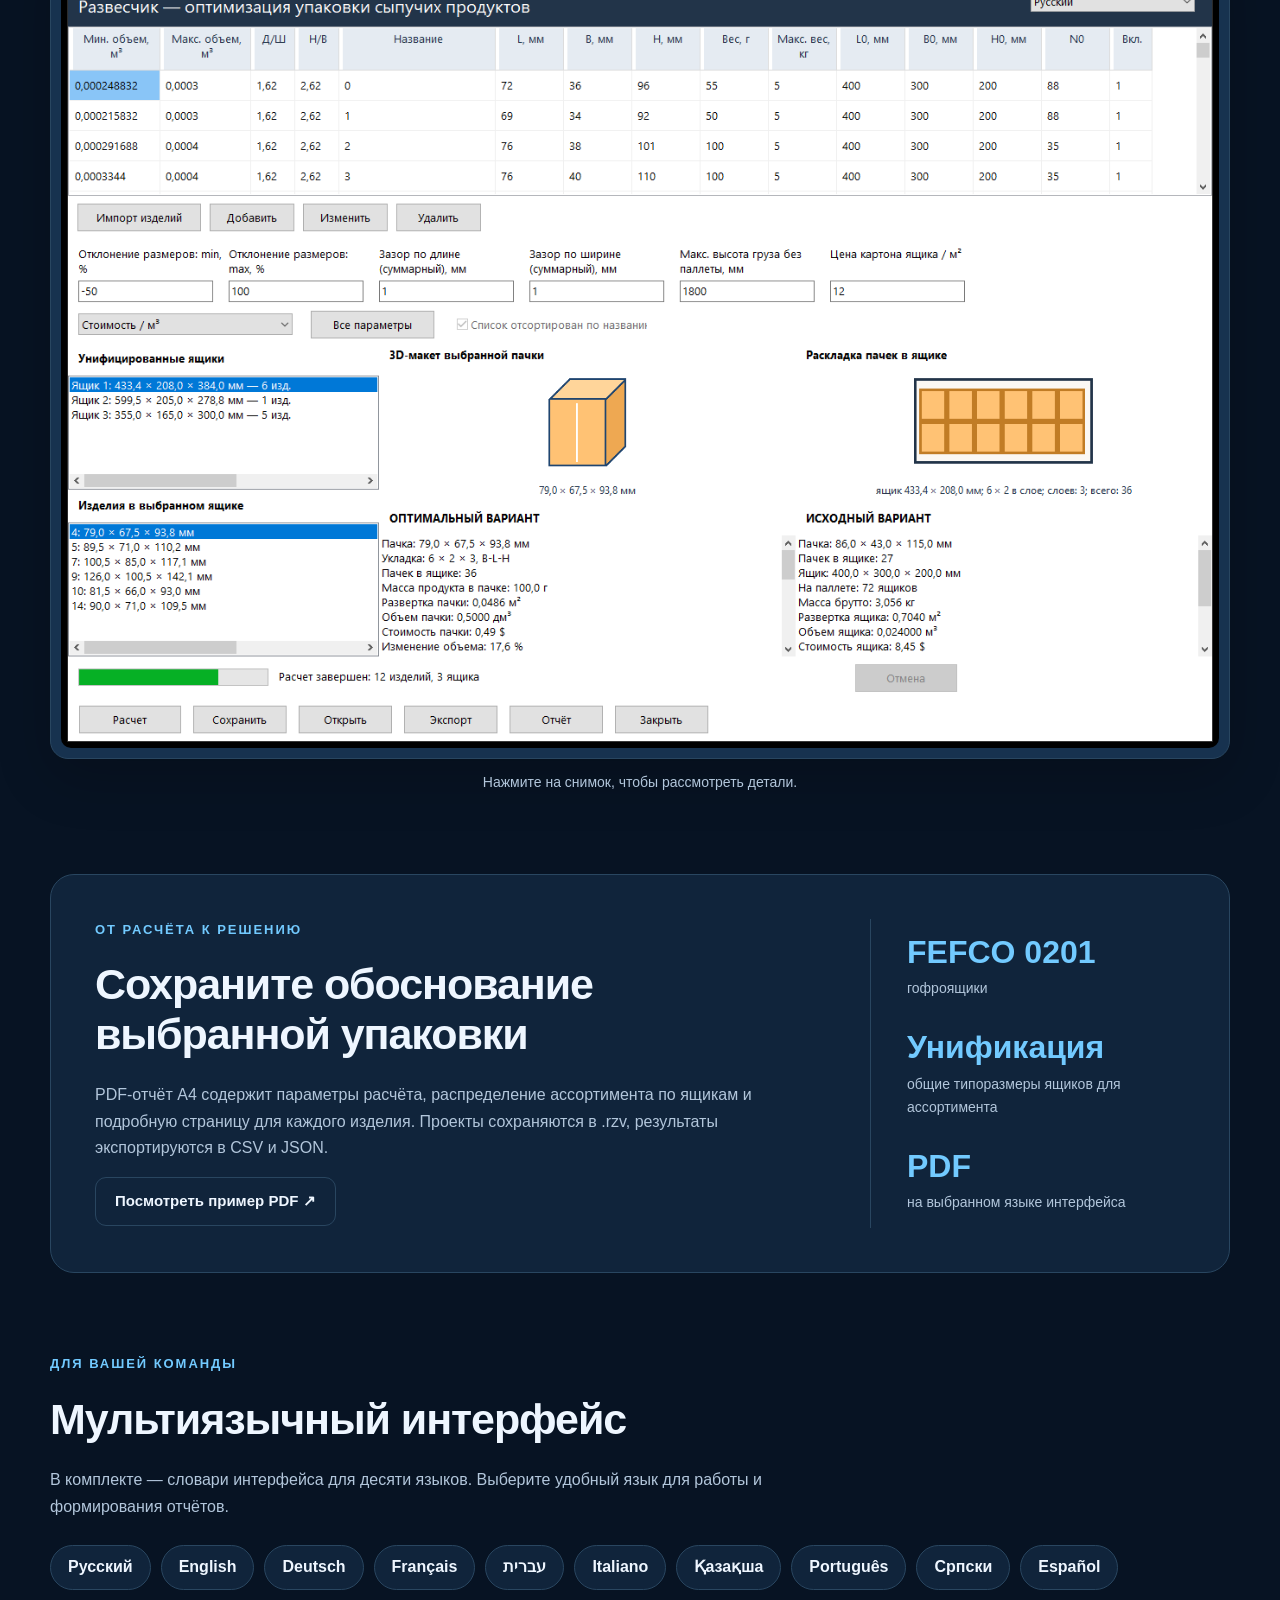
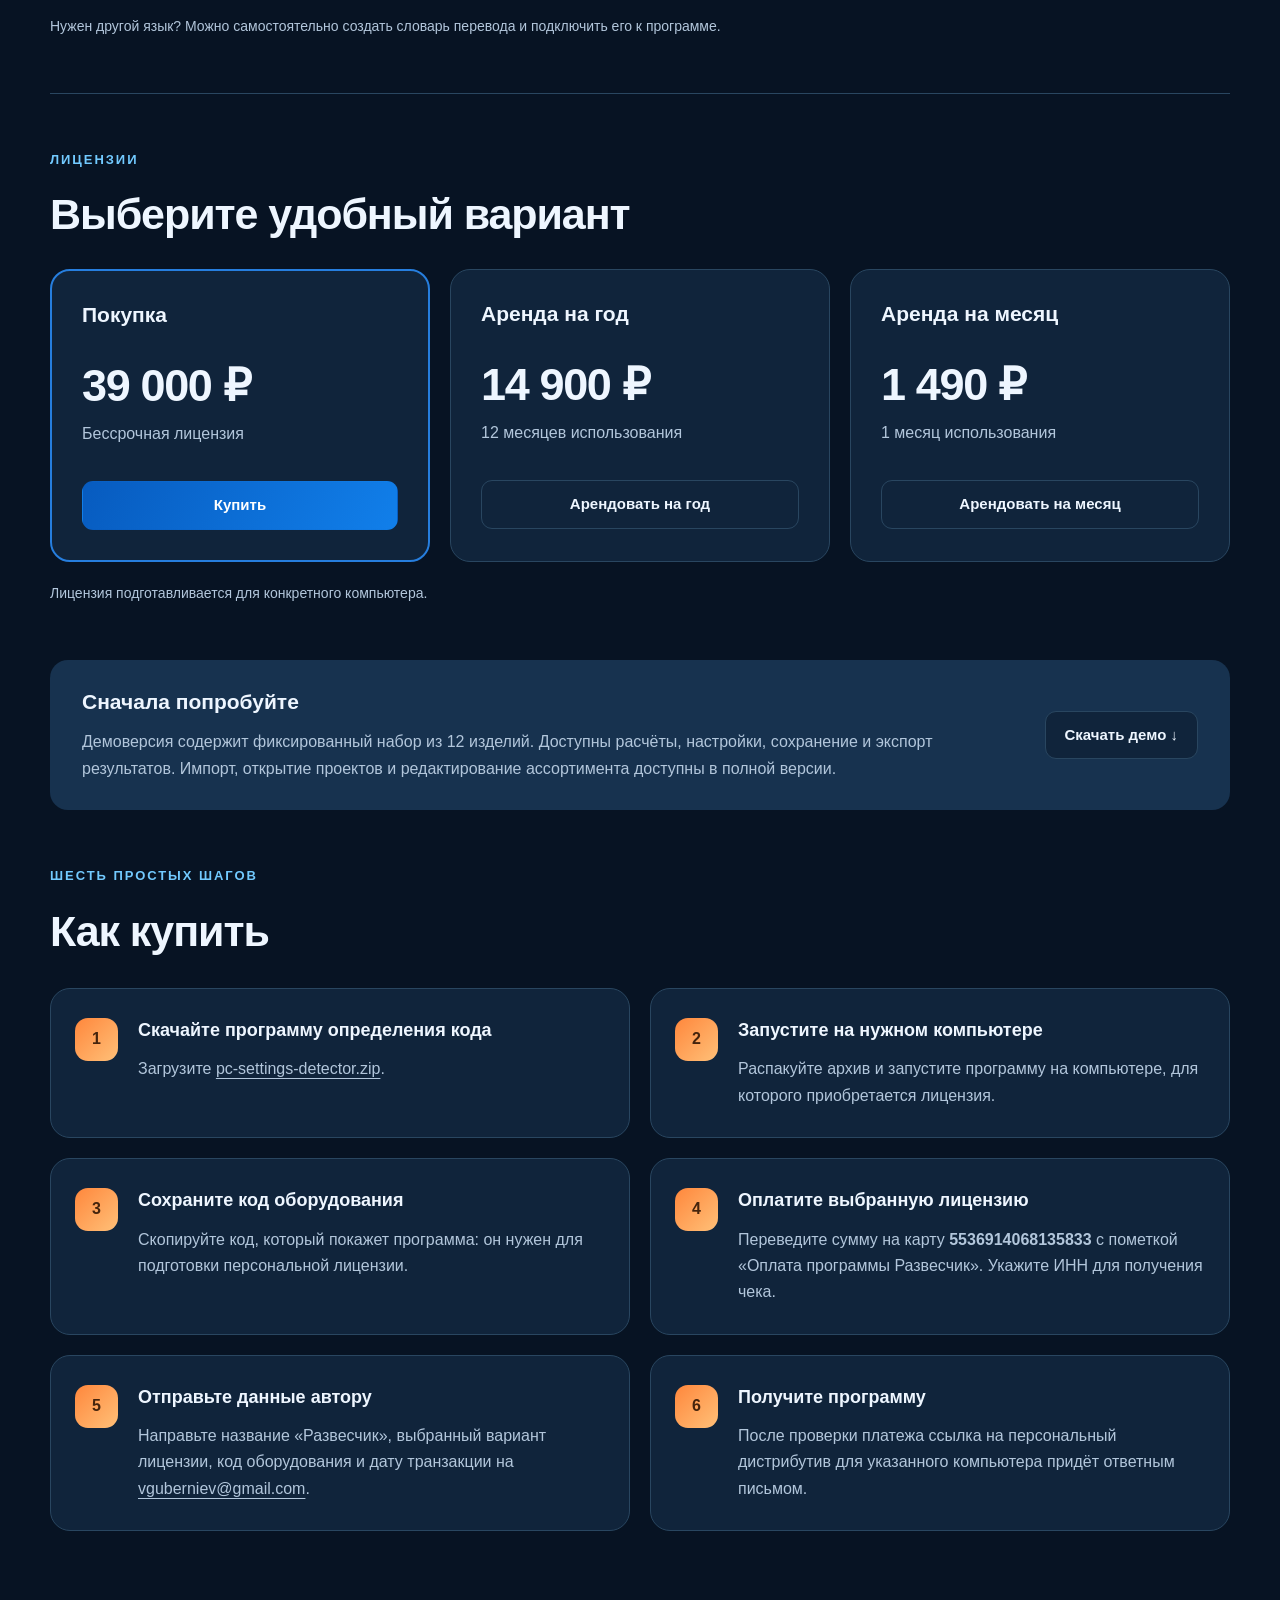
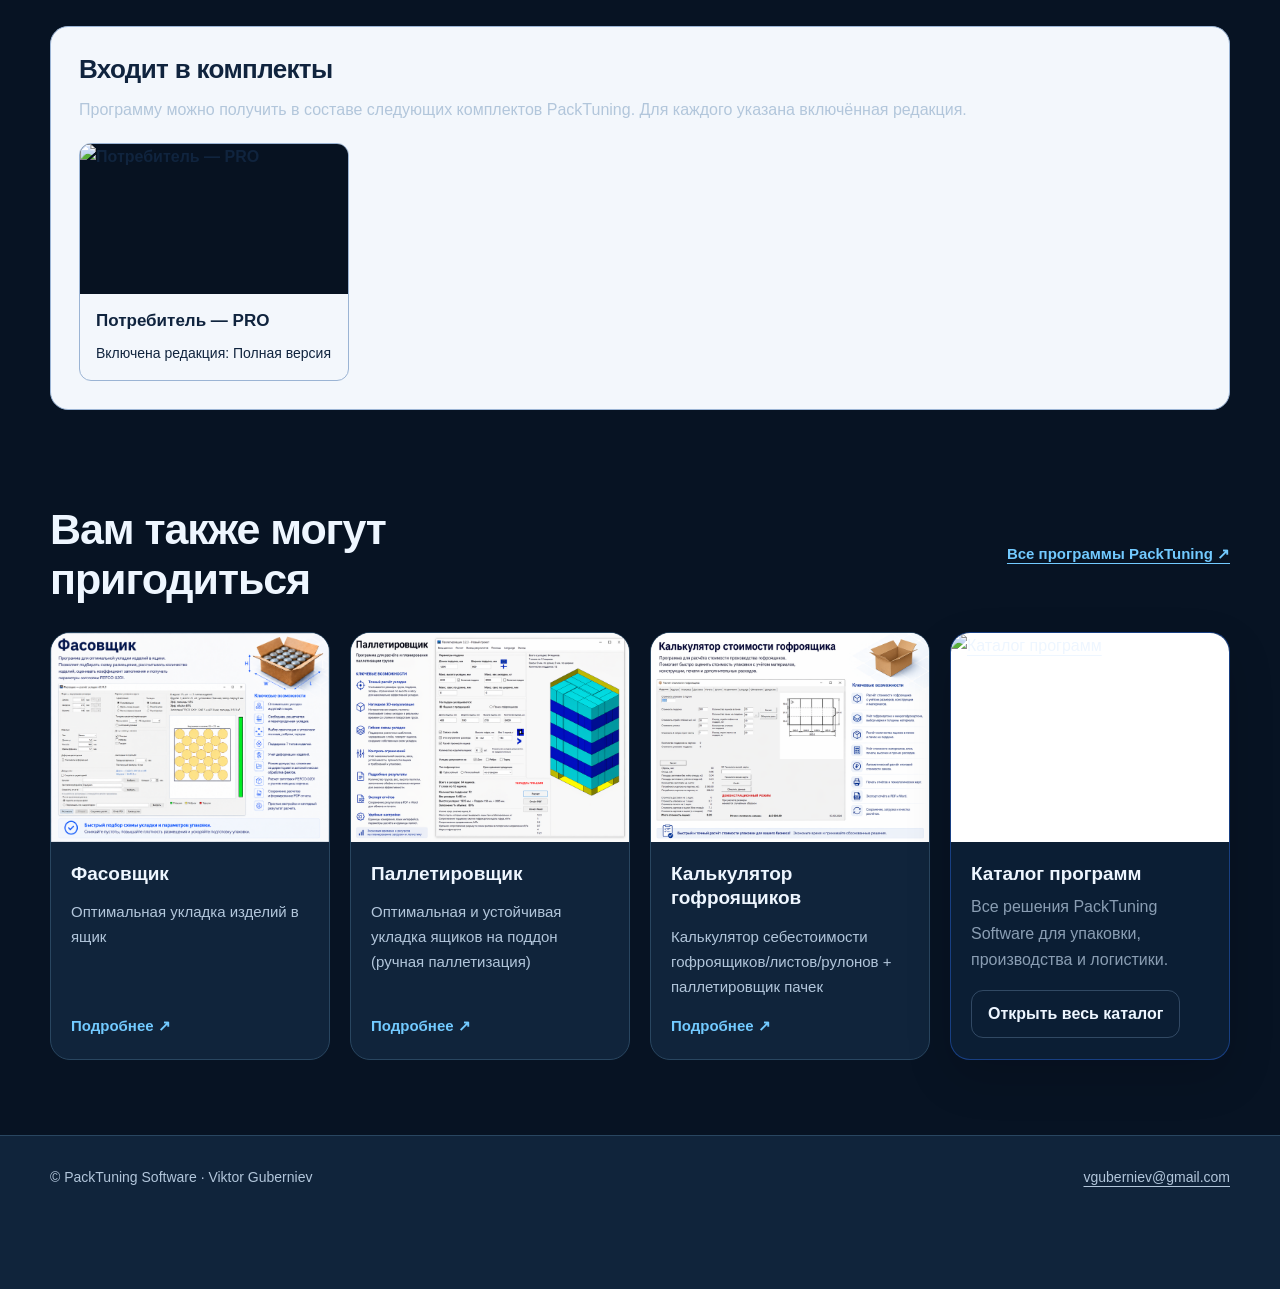
==== commit 1d0da331: "Recommend individual programs and show bundle membership as advertising cards" ====
--- a/index.html
+++ b/index.html
@@ -1,5 +1,18 @@
 <!doctype html>
-<html lang="ru" data-theme="day"><head><meta charset="utf-8"><meta name="viewport" content="width=device-width,initial-scale=1"><title>Развесчик — оптимизация упаковки сыпучих продуктов</title><meta name="description" content="Подбор размеров мягких пачек, унификация типоразмеров гофроящиков, расчёт паллеты и стоимости упаковки. Программа для Windows с интерфейсом на 10 языках."><link rel="icon" href="assets/packsize.ico"><link rel="canonical" href="https://governorv.github.io/PackSizer/"><link rel="alternate" hreflang="ru" href="https://governorv.github.io/PackSizer/"><link rel="alternate" hreflang="en" href="https://governorv.github.io/PackSizer/en.html"><link rel="stylesheet" href="style.css?v=20260920"><link rel="stylesheet" href="program-garland.css"><link rel="stylesheet" href="site-layout.css?v=20260920-2"><script src="app.js" defer></script></head>
+<html lang="ru" data-theme="day"><head><meta charset="utf-8"><meta name="viewport" content="width=device-width,initial-scale=1"><title>Развесчик — оптимизация упаковки сыпучих продуктов</title><meta name="description" content="Подбор размеров мягких пачек, унификация типоразмеров гофроящиков, расчёт паллеты и стоимости упаковки. Программа для Windows с интерфейсом на 10 языках."><link rel="icon" href="assets/packsize.ico"><link rel="canonical" href="https://governorv.github.io/PackSizer/"><link rel="alternate" hreflang="ru" href="https://governorv.github.io/PackSizer/"><link rel="alternate" hreflang="en" href="https://governorv.github.io/PackSizer/en.html"><link rel="stylesheet" href="style.css?v=20260920"><link rel="stylesheet" href="program-garland.css"><link rel="stylesheet" href="site-layout.css?v=20260920-2"><script src="app.js" defer></script><!-- bundle-membership-card-styles --><style>
+/* Bundle membership cards: the same compact advertising format as the catalog. */
+.pt-bundles .pt-bundle-list{grid-template-columns:repeat(4,minmax(0,1fr));align-items:stretch}
+.pt-bundles .pt-bundle-list li.pt-bundle-card{padding:0;min-width:0;overflow:hidden;display:flex;flex-direction:column}
+.pt-bundles .pt-bundle-cover{display:block;background:#fff;text-decoration:none}
+.pt-bundles .pt-bundle-cover img{display:block;width:100%;aspect-ratio:16/9;object-fit:contain}
+.pt-bundles .pt-bundle-card-body{padding:16px;display:flex;flex-direction:column;gap:10px;flex:1}
+.pt-bundles .pt-bundle-card-body>a{font-size:17px;line-height:1.35;text-decoration:none}
+.pt-bundles .pt-bundle-card-body>span{margin:0;font-size:14px;line-height:1.5}
+html[data-theme=night] .pt-bundles .pt-bundle-cover{background:#071221}
+@media(max-width:1000px){.pt-bundles .pt-bundle-list{grid-template-columns:repeat(2,minmax(0,1fr))}}
+@media(max-width:600px){.pt-bundles .pt-bundle-list{grid-template-columns:1fr}}
+</style>
+</head>
 <body><a class="skip" href="#main">К содержимому</a>
 <header><div class="container topbar"><a class="brand" href="https://governorv.github.io/?lang=ru"><img src="assets/packsize.png" width="38" height="38" alt="">PackTuning <span>Software</span></a><div class="header-controls"><div class="social" aria-label="Социальные сети"><a class="instagram" href="https://www.instagram.com/packtuning/" target="_blank" rel="noopener noreferrer" aria-label="Instagram @packtuning" title="Instagram @packtuning"><span class="instagram-glyph" aria-hidden="true"></span></a><a class="facebook" href="https://www.facebook.com/groups/1561529331198175" target="_blank" rel="noopener noreferrer" title="Facebook PackTuning" aria-label="Facebook PackTuning">f</a><a class="linkedin" href="https://www.linkedin.com/groups/10072044/" target="_blank" rel="noopener noreferrer" title="LinkedIn PackTuning" aria-label="LinkedIn PackTuning">in</a><a class="vk" href="https://vk.ru/club79622771" target="_blank" rel="noopener noreferrer" title="ВКонтакте PackTuning" aria-label="ВКонтакте PackTuning">VK</a></div><nav class="language" aria-label="Язык сайта"><a href="index.html" lang="ru" aria-current="page">RU</a><a href="en.html" lang="en" >EN</a></nav></div></div></header>
 <main id="main" class="container">
@@ -14,7 +27,7 @@
 <section class="demo-panel"><div><h3>Сначала попробуйте</h3><p>Демоверсия содержит фиксированный набор из 12 изделий. Доступны расчёты, настройки, сохранение и экспорт результатов. Импорт, открытие проектов и редактирование ассортимента доступны в полной версии.</p></div><a class="button" href="https://disk.yandex.ru/d/pUdsboM_iyM7VQ" target="_blank" rel="noopener noreferrer">Скачать демо ↓</a></section>
 <section class="section" id="buy"><p class="eyebrow">ШЕСТЬ ПРОСТЫХ ШАГОВ</p><h2>Как купить</h2><ol class="purchase"><li><h3>Скачайте программу определения кода</h3><p>Загрузите <a href="https://disk.yandex.ru/d/rmziVsloasOaug" target="_blank" rel="noopener noreferrer">pc-settings-detector.zip</a>.</p></li><li><h3>Запустите на нужном компьютере</h3><p>Распакуйте архив и запустите программу на компьютере, для которого приобретается лицензия.</p></li><li><h3>Сохраните код оборудования</h3><p>Скопируйте код, который покажет программа: он нужен для подготовки персональной лицензии.</p></li><li><h3>Оплатите выбранную лицензию</h3><p>Переведите сумму на карту <b class="card-number">5536914068135833</b> с пометкой «Оплата программы Развесчик». Укажите ИНН для получения чека.</p></li><li><h3>Отправьте данные автору</h3><p>Направьте название «Развесчик», выбранный вариант лицензии, код оборудования и дату транзакции на <a href="mailto:vguberniev@gmail.com?subject=Развесчик">vguberniev@gmail.com</a>.</p></li><li><h3>Получите программу</h3><p>После проверки платежа ссылка на персональный дистрибутив для указанного компьютера придёт ответным письмом.</p></li></ol></section>
 <section class="pt-bundles" id="included-bundles">
-<div lang="ru"><h2>Входит в комплекты</h2><p>Программу можно получить в составе следующих комплектов PackTuning. Для каждого указана включённая редакция.</p><ul class="pt-bundle-list"><li><a href="https://governorv.github.io/ConsumerPro/?lang=ru">Потребитель — PRO</a><span>Включена редакция: Полная версия</span></li></ul></div>
+<div lang="ru"><h2>Входит в комплекты</h2><p>Программу можно получить в составе следующих комплектов PackTuning. Для каждого указана включённая редакция.</p><ul class="pt-bundle-list"><li class="pt-bundle-card"><a class="pt-bundle-cover" href="https://governorv.github.io/ConsumerPro/?lang=ru"><img src="https://governorv.github.io/assets/bundles/consumer-pro-ru.png" alt="Потребитель — PRO" loading="lazy"></a><div class="pt-bundle-card-body"><a href="https://governorv.github.io/ConsumerPro/?lang=ru">Потребитель — PRO</a><span>Включена редакция: Полная версия</span></div></li></ul></div>
 </section>
 
 <section class="section" id="related"><div class="section-heading"><h2>Вам также могут<br>пригодиться</h2><a class="text-link" href="https://governorv.github.io/?lang=ru">Все программы PackTuning ↗</a></div><div class="related"><a class="related-card" href="https://governorv.github.io/OptPacker/?lang=ru"><img src="assets/fasovshik_banner.png" alt="Фасовщик" loading="lazy"><div class="related-body"><h3>Фасовщик</h3><p>Оптимальная укладка изделий в ящик</p><span class="text-link">Подробнее ↗</span></div></a><a class="related-card" href="https://governorv.github.io/BoxPalletizer/#ru"><img src="assets/palletizer_banner.png" alt="Паллетировщик" loading="lazy"><div class="related-body"><h3>Паллетировщик</h3><p>Оптимальная и устойчивая укладка ящиков на поддон (ручная паллетизация)</p><span class="text-link">Подробнее ↗</span></div></a><a class="related-card" href="https://governorv.github.io/BoxPriceCalculator/#ru"><img src="assets/boxprice_banner.png" alt="Калькулятор гофроящиков" loading="lazy"><div class="related-body"><h3>Калькулятор гофроящиков</h3><p>Калькулятор себестоимости гофроящиков/листов/рулонов + паллетировщик пачек</p><span class="text-link">Подробнее ↗</span></div></a><article class="smart-related-card smart-catalog-card">
